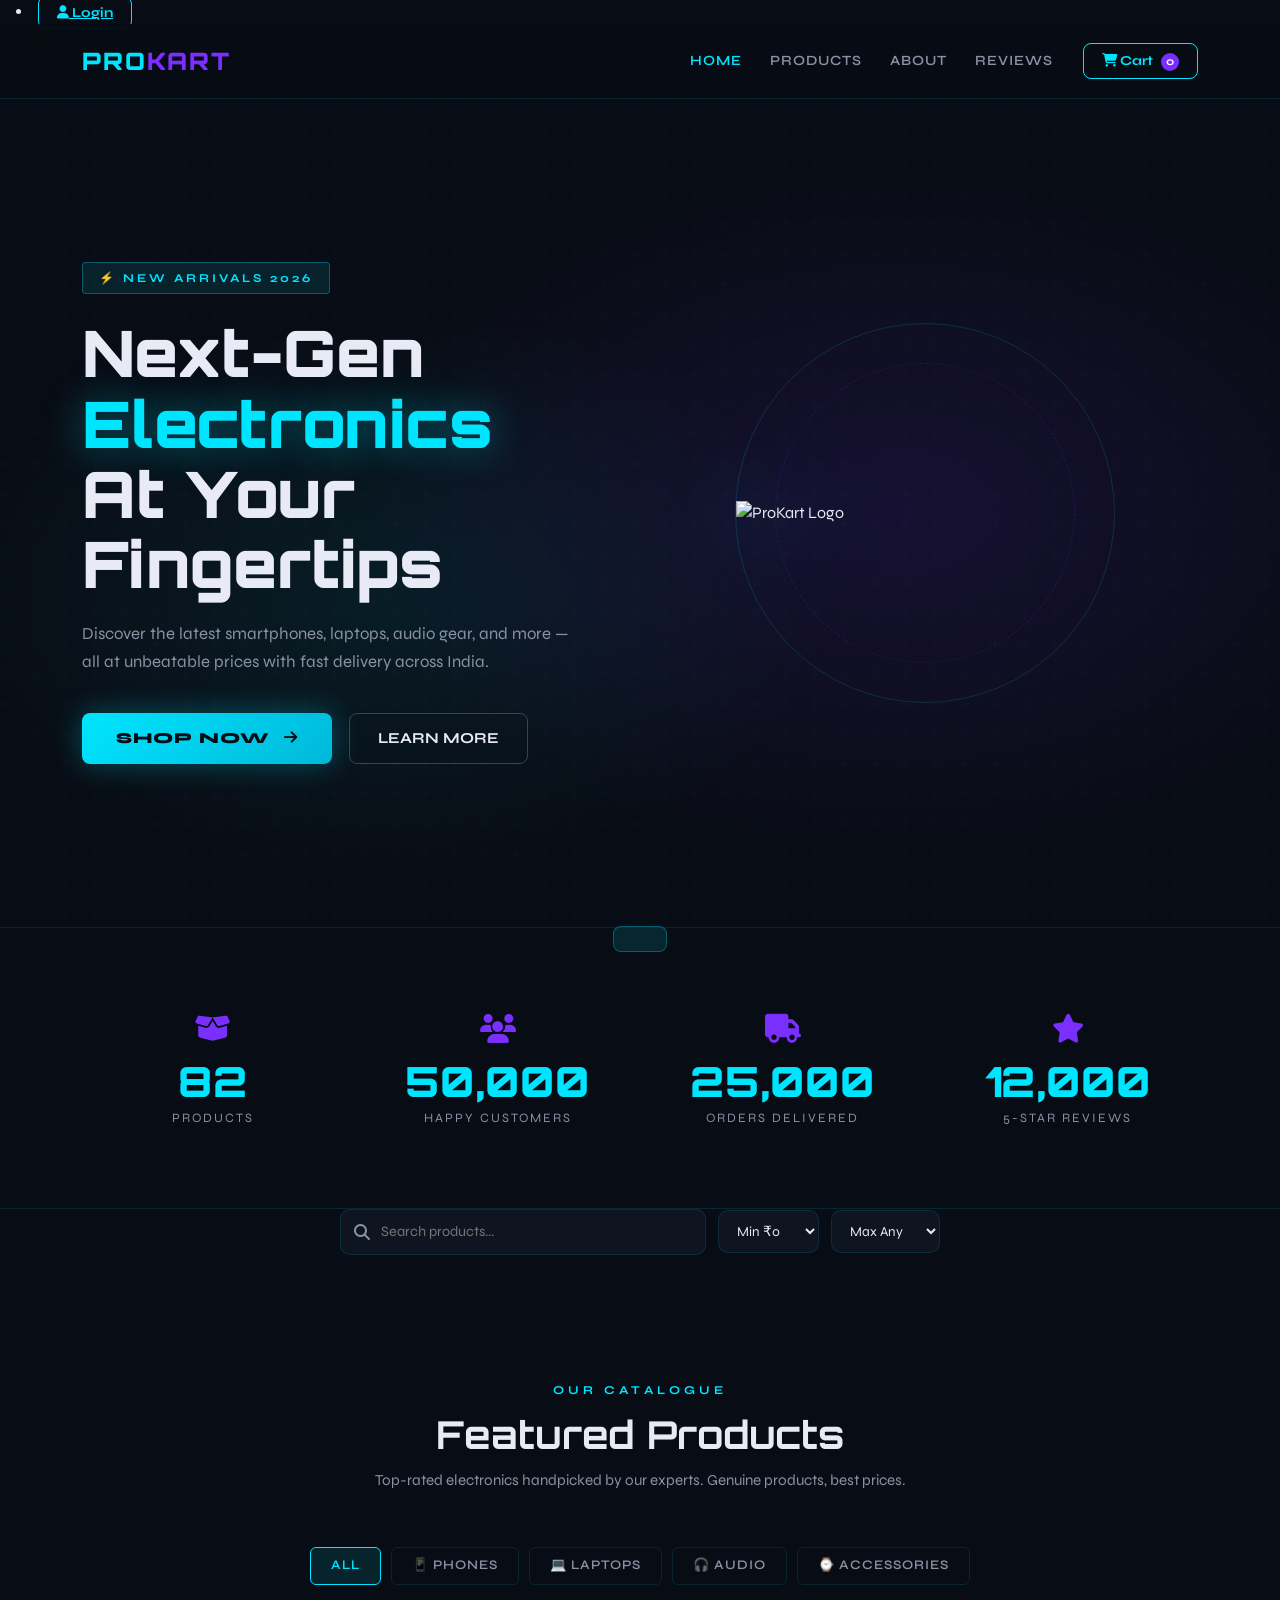
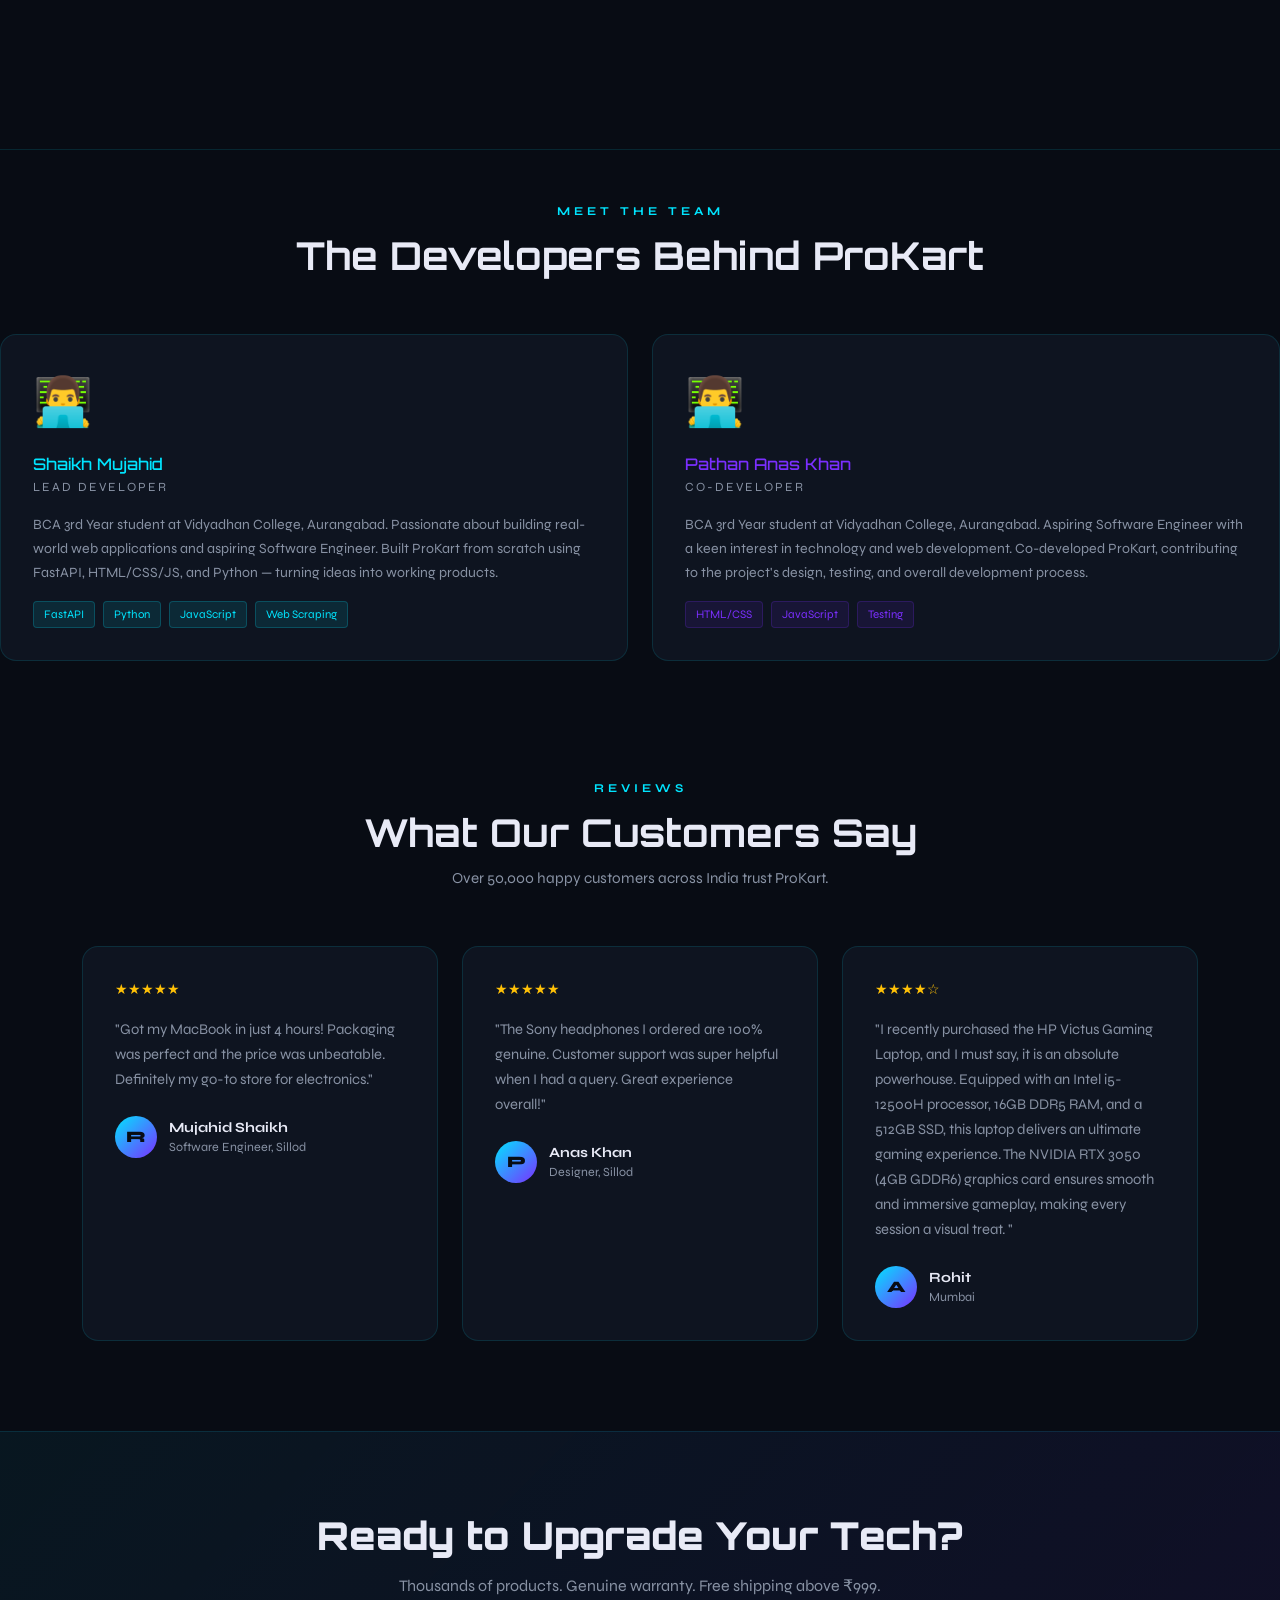
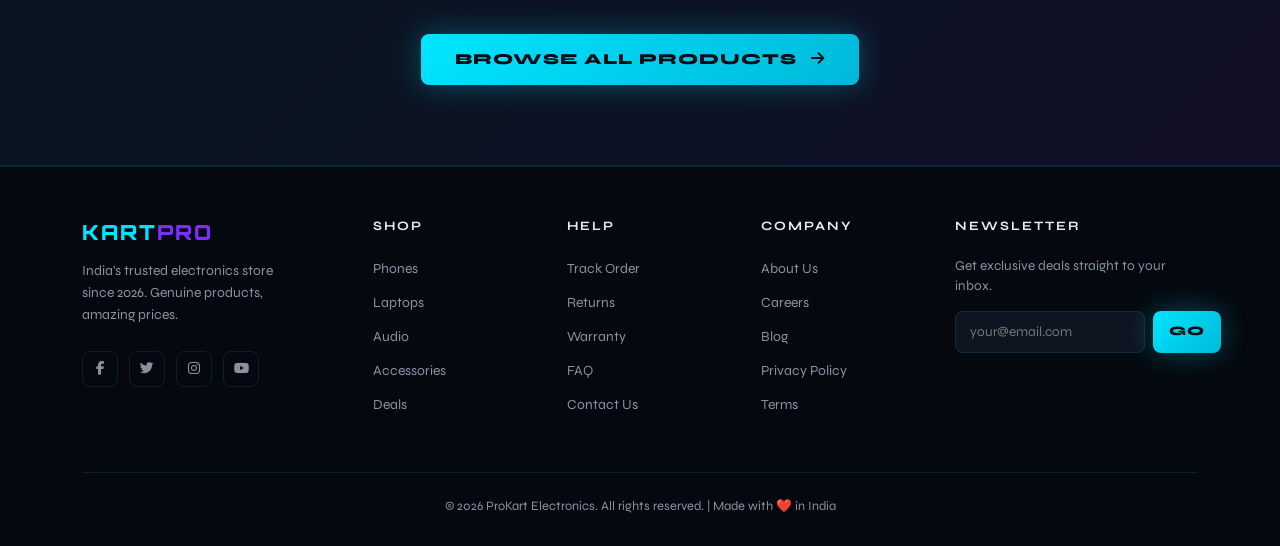
==== index.html @ 082e0fe1 "Update index.html" ====
<!DOCTYPE html>
<html lang="en">
<head>
<meta charset="UTF-8">
<meta name="viewport" content="width=device-width, initial-scale=1.0">
<meta http-equiv="X-UA-Compatible" content="ie=edge">
<meta name="Description" content="ProKart - Premium Electronics Store" />
<title>ProKart - Electronics Store</title>

<!-- Bootstrap CDN -->
<link href="https://cdn.jsdelivr.net/npm/bootstrap@5.0.1/dist/css/bootstrap.min.css" rel="stylesheet">
<link rel="stylesheet" href="https://cdnjs.cloudflare.com/ajax/libs/font-awesome/6.5.0/css/all.min.css">
<link href="https://fonts.googleapis.com/css2?family=Orbitron:wght@400;700;900&family=Syne:wght@400;500;600;700&display=swap" rel="stylesheet">

<style>
  .product-image {
  width: 100%; height: 100%; object-fit: cover; border-radius: 8px;
}
.product-card:hover .product-image { transform: scale(1.05); }
  :root {
    --bg-dark: #080c14;
    --bg-card: #0e1420;
    --bg-card2: #111827;
    --accent: #00e5ff;
    --accent2: #7b2fff;
    --text: #e8eaf6;
    --text-muted: #8892a4;
    --border: rgba(0,229,255,0.12);
    --glow: 0 0 24px rgba(0,229,255,0.18);
  }

  * { margin: 0; padding: 0; box-sizing: border-box; }

  body {
    background: var(--bg-dark);
    color: var(--text);
    font-family: 'Syne', sans-serif;
    overflow-x: hidden;
  }

  /* ── SCROLLBAR ── */
  ::-webkit-scrollbar { width: 6px; }
  ::-webkit-scrollbar-track { background: var(--bg-dark); }
  ::-webkit-scrollbar-thumb { background: var(--accent); border-radius: 3px; }

  /* ── NAVBAR ── */
  .navbar {
    background: rgba(8,12,20,0.92);
    backdrop-filter: blur(16px);
    border-bottom: 1px solid var(--border);
    padding: 14px 0;
    position: sticky;
    top: 0;
    z-index: 1000;
  }
  .navbar-brand {
    font-family: 'Orbitron', monospace;
    font-weight: 900;
    font-size: 1.5rem;
    color: var(--accent) !important;
    letter-spacing: 2px;
    text-decoration: none;
  }
  .navbar-brand span { color: var(--accent2); }
  .nav-link {
    color: var(--text-muted) !important;
    font-weight: 600;
    font-size: 0.88rem;
    letter-spacing: 1px;
    text-transform: uppercase;
    margin: 0 6px;
    transition: color 0.2s;
  }
  .nav-link:hover, .nav-link.active { color: var(--accent) !important; }
  .navbar-toggler { border-color: var(--accent); }
  .navbar-toggler-icon { filter: invert(1); }

  /* Cart icon in navbar */
  .cart-btn {
    background: transparent;
    border: 1.5px solid var(--accent);
    color: var(--accent);
    border-radius: 8px;
    padding: 7px 18px;
    font-family: 'Syne', sans-serif;
    font-weight: 700;
    font-size: 0.85rem;
    cursor: pointer;
    transition: all 0.2s;
    position: relative;
  }
  .cart-btn:hover { background: var(--accent); color: var(--bg-dark); }
  .cart-count {
    background: var(--accent2);
    color: #fff;
    border-radius: 50%;
    width: 18px; height: 18px;
    font-size: 0.7rem;
    display: inline-flex;
    align-items: center;
    justify-content: center;
    margin-left: 5px;
    font-weight: 700;
  }

  /* ── HERO ── */
  #home {
    min-height: 92vh;
    display: flex;
    align-items: center;
    background:
      radial-gradient(ellipse 60% 60% at 70% 50%, rgba(123,47,255,0.13) 0%, transparent 70%),
      radial-gradient(ellipse 50% 50% at 30% 60%, rgba(0,229,255,0.08) 0%, transparent 70%),
      var(--bg-dark);
    position: relative;
    overflow: hidden;
  }
  #home::before {
    content: '';
    position: absolute;
    inset: 0;
    background: url("data:image/svg+xml,%3Csvg width='60' height='60' viewBox='0 0 60 60' xmlns='http://www.w3.org/2000/svg'%3E%3Cg fill='none' fill-rule='evenodd'%3E%3Cg fill='%2300e5ff' fill-opacity='0.03'%3E%3Cpath d='M36 34v-4h-2v4h-4v2h4v4h2v-4h4v-2h-4zm0-30V0h-2v4h-4v2h4v4h2V6h4V4h-4zM6 34v-4H4v4H0v2h4v4h2v-4h4v-2H6zM6 4V0H4v4H0v2h4v4h2V6h4V4H6z'/%3E%3C/g%3E%3C/g%3E%3C/svg%3E");
    opacity: 0.5;
  }
  .hero-tag {
    display: inline-block;
    background: rgba(0,229,255,0.1);
    border: 1px solid rgba(0,229,255,0.3);
    color: var(--accent);
    font-size: 0.75rem;
    font-weight: 700;
    letter-spacing: 3px;
    text-transform: uppercase;
    padding: 6px 16px;
    border-radius: 4px;
    margin-bottom: 24px;
  }
  .hero-title {
    font-family: 'Orbitron', monospace;
    font-weight: 900;
    font-size: clamp(2.2rem, 5vw, 4.2rem);
    line-height: 1.1;
    margin-bottom: 20px;
  }
  .hero-title .highlight {
    color: var(--accent);
    text-shadow: 0 0 40px rgba(0,229,255,0.4);
  }
  .hero-sub {
    color: var(--text-muted);
    font-size: 1.05rem;
    line-height: 1.7;
    max-width: 500px;
    margin-bottom: 36px;
  }
  .btn-primary-glow {
    background: linear-gradient(135deg, var(--accent), #00b8d9);
    color: var(--bg-dark);
    border: none;
    border-radius: 8px;
    padding: 14px 34px;
    font-family: 'Syne', sans-serif;
    font-weight: 800;
    font-size: 0.95rem;
    letter-spacing: 1px;
    cursor: pointer;
    box-shadow: 0 0 30px rgba(0,229,255,0.3);
    transition: all 0.25s;
    text-transform: uppercase;
  }
  .btn-primary-glow:hover { transform: translateY(-2px); box-shadow: 0 0 50px rgba(0,229,255,0.5); }
  .btn-outline-glow {
    background: transparent;
    color: var(--text);
    border: 1.5px solid rgba(255,255,255,0.2);
    border-radius: 8px;
    padding: 13px 28px;
    font-family: 'Syne', sans-serif;
    font-weight: 700;
    font-size: 0.95rem;
    cursor: pointer;
    transition: all 0.25s;
    margin-left: 14px;
    text-transform: uppercase;
  }
  .btn-outline-glow:hover { border-color: var(--accent); color: var(--accent); }

  /* Floating hero device mockup */
  .hero-device {
    position: relative;
    display: flex;
    align-items: center;
    justify-content: center;
  }
  .hero-device-ring {
    width: 380px; height: 380px;
    border-radius: 50%;
    border: 1px solid rgba(0,229,255,0.15);
    display: flex; align-items: center; justify-content: center;
    animation: spin-slow 20s linear infinite;
    position: relative;
  }
  .hero-device-ring::before {
    content: '';
    position: absolute;
    width: 300px; height: 300px;
    border-radius: 50%;
    border: 1px dashed rgba(123,47,255,0.2);
  }
  .hero-device-icon {
    .hero-logo {
  width: 280px !important;
  height: 280px !important;
  object-fit: contain;
  filter: drop-shadow(0 0 40px rgba(0,229,255,0.4));
  animation: float 3s ease-in-out infinite;
}
    font-size: 9rem;
    color: var(--accent);
    filter: drop-shadow(0 0 40px rgba(0,229,255,0.4));
    animation: float 3s ease-in-out infinite;
  }
  @keyframes spin-slow { to { transform: rotate(360deg); } }
  @keyframes float {
    0%, 100% { transform: translateY(0); }
    50% { transform: translateY(-16px); }
  }

  /* ── STATS ── */
  #counter { padding: 60px 0; border-top: 1px solid var(--border); border-bottom: 1px solid var(--border); }
  .stat-box {
    text-align: center;
    padding: 20px;
  }
  .stat-num {
    font-family: 'Orbitron', monospace;
    font-size: 2.6rem;
    font-weight: 900;
    color: var(--accent);
    line-height: 1;
  }
  .stat-label {
    color: var(--text-muted);
    font-size: 0.8rem;
    letter-spacing: 2px;
    text-transform: uppercase;
    margin-top: 6px;
  }
  .stat-icon { font-size: 1.8rem; color: var(--accent2); margin-bottom: 10px; }

  /* ── SECTION HEADER ── */
  .section-header { text-align: center; margin-bottom: 56px; }
  .section-tag {
    display: inline-block;
    color: var(--accent);
    font-size: 0.75rem;
    font-weight: 700;
    letter-spacing: 4px;
    text-transform: uppercase;
    margin-bottom: 12px;
  }
  .section-title {
    font-family: 'Orbitron', monospace;
    font-weight: 700;
    font-size: clamp(1.6rem, 3vw, 2.4rem);
    line-height: 1.2;
  }
  .section-sub { color: var(--text-muted); font-size: 0.95rem; margin-top: 12px; max-width: 540px; margin-inline: auto; }

  /* ── PRODUCT SECTION ── */
  #products { padding: 90px 0; }

  /* Category filter */
  .category-filter {
    display: flex;
    gap: 10px;
    flex-wrap: wrap;
    justify-content: center;
    margin-bottom: 50px;
  }
  .filter-btn {
    background: transparent;
    border: 1px solid var(--border);
    color: var(--text-muted);
    border-radius: 6px;
    padding: 8px 20px;
    font-family: 'Syne', sans-serif;
    font-size: 0.82rem;
    font-weight: 600;
    letter-spacing: 1px;
    cursor: pointer;
    transition: all 0.2s;
    text-transform: uppercase;
  }
  .filter-btn:hover, .filter-btn.active {
    background: rgba(0,229,255,0.1);
    border-color: var(--accent);
    color: var(--accent);
  }

  /* Product Card */
  .product-card {
    background: var(--bg-card);
    border: 1px solid var(--border);
    border-radius: 16px;
    overflow: hidden;
    transition: all 0.3s;
    height: 100%;
    position: relative;
  }
  .product-card:hover {
    transform: translateY(-6px);
    border-color: rgba(0,229,255,0.35);
    box-shadow: var(--glow);
  }
  .product-badge {
    position: absolute;
    top: 14px; left: 14px;
    background: var(--accent2);
    color: #fff;
    font-size: 0.7rem;
    font-weight: 700;
    letter-spacing: 1px;
    padding: 4px 10px;
    border-radius: 4px;
    text-transform: uppercase;
    z-index: 2;
  }
  .product-badge.sale { background: #e53935; }
  .product-img-wrap {
    background: linear-gradient(135deg, #0a1020, #111827);
    padding: 32px 24px;
    display: flex;
    align-items: center;
    justify-content: center;
    height: 200px;
    position: relative;
    overflow: hidden;
  }
  .product-img-wrap::after {
    content: '';
    position: absolute;
    bottom: 0; left: 0; right: 0;
    height: 1px;
    background: linear-gradient(90deg, transparent, var(--accent), transparent);
  }
  .product-emoji {
    font-size: 5rem;
    filter: drop-shadow(0 0 20px rgba(0,229,255,0.3));
    transition: transform 0.3s;
  }
  .product-card:hover .product-emoji { transform: scale(1.08); }
  .product-info { padding: 22px; }
  .product-category {
    font-size: 0.72rem;
    color: var(--accent);
    font-weight: 700;
    letter-spacing: 2px;
    text-transform: uppercase;
    margin-bottom: 8px;
  }
  .product-name {
    font-family: 'Orbitron', monospace;
    font-size: 0.95rem;
    font-weight: 700;
    margin-bottom: 6px;
    line-height: 1.3;
  }
  .product-rating { color: #ffc107; font-size: 0.8rem; margin-bottom: 12px; }
  .product-rating span { color: var(--text-muted); margin-left: 6px; font-size: 0.75rem; }
  .product-price {
    display: flex;
    align-items: center;
    gap: 10px;
    margin-bottom: 18px;
  }
  .price-new {
    font-family: 'Orbitron', monospace;
    font-size: 1.2rem;
    font-weight: 700;
    color: var(--accent);
  }
  .price-old {
    font-size: 0.85rem;
    color: var(--text-muted);
    text-decoration: line-through;
  }
  .btn-cart {
    width: 100%;
    background: linear-gradient(135deg, rgba(0,229,255,0.1), rgba(123,47,255,0.1));
    border: 1px solid rgba(0,229,255,0.3);
    color: var(--accent);
    border-radius: 8px;
    padding: 11px;
    font-family: 'Syne', sans-serif;
    font-weight: 700;
    font-size: 0.85rem;
    letter-spacing: 1px;
    cursor: pointer;
    transition: all 0.2s;
    text-transform: uppercase;
  }
  .btn-cart:hover {
    background: linear-gradient(135deg, rgba(0,229,255,0.2), rgba(123,47,255,0.2));
    border-color: var(--accent);
    box-shadow: 0 0 20px rgba(0,229,255,0.15);
  }
  .btn-cart.added {
    background: linear-gradient(135deg, rgba(0,229,255,0.25), rgba(123,47,255,0.25));
    color: #fff;
  }

  /* ── ABOUT ── */
  #about { padding: 90px 0; background: linear-gradient(180deg, var(--bg-dark) 0%, #090d16 100%); }
  .about-feature {
    display: flex;
    align-items: flex-start;
    gap: 16px;
    margin-bottom: 24px;
  }
  .about-icon {
    width: 44px; height: 44px;
    border-radius: 10px;
    background: rgba(0,229,255,0.08);
    border: 1px solid rgba(0,229,255,0.2);
    display: flex; align-items: center; justify-content: center;
    color: var(--accent);
    font-size: 1.1rem;
    flex-shrink: 0;
  }
  .about-feature h6 { font-weight: 700; margin-bottom: 4px; font-size: 0.9rem; }
  .about-feature p { color: var(--text-muted); font-size: 0.85rem; margin: 0; line-height: 1.5; }

  /* Decorative about box */
  .about-visual {
    background: var(--bg-card);
    border: 1px solid var(--border);
    border-radius: 20px;
    padding: 40px;
    position: relative;
    overflow: hidden;
    display: flex;
    align-items: center;
    justify-content: center;
    min-height: 360px;
    flex-direction: column;
    gap: 16px;
  }
  .about-visual::before {
    content: '';
    position: absolute;
    top: -80px; right: -80px;
    width: 200px; height: 200px;
    border-radius: 50%;
    background: radial-gradient(circle, rgba(0,229,255,0.08), transparent 70%);
  }
  .about-big-icon { font-size: 7rem; color: var(--accent2); filter: drop-shadow(0 0 30px rgba(123,47,255,0.4)); }
  .about-visual-label {
    font-family: 'Orbitron', monospace;
    font-size: 0.8rem;
    color: var(--text-muted);
    letter-spacing: 3px;
    text-transform: uppercase;
  }

  /* ── TESTIMONIALS ── */
  #testimonial { padding: 90px 0; }
  .testimonial-card {
    background: var(--bg-card);
    border: 1px solid var(--border);
    border-radius: 16px;
    padding: 32px;
    height: 100%;
    transition: border-color 0.3s;
  }
  .testimonial-card:hover { border-color: rgba(0,229,255,0.3); }
  .testimonial-stars { color: #ffc107; font-size: 0.9rem; margin-bottom: 16px; }
  .testimonial-text { color: var(--text-muted); font-size: 0.92rem; line-height: 1.7; margin-bottom: 24px; }
  .testimonial-author { display: flex; align-items: center; gap: 12px; }
  .author-avatar {
    width: 42px; height: 42px;
    border-radius: 50%;
    background: linear-gradient(135deg, var(--accent), var(--accent2));
    display: flex; align-items: center; justify-content: center;
    font-weight: 800; font-size: 1rem; color: var(--bg-dark);
    flex-shrink: 0;
  }
  .author-name { font-weight: 700; font-size: 0.88rem; }
  .author-role { color: var(--text-muted); font-size: 0.78rem; }

  /* ── CTA BANNER ── */
  #cta {
    padding: 80px 0;
    background: linear-gradient(135deg, rgba(0,229,255,0.05), rgba(123,47,255,0.08));
    border-top: 1px solid var(--border);
    border-bottom: 1px solid var(--border);
    text-align: center;
  }
  .cta-title {
    font-family: 'Orbitron', monospace;
    font-size: clamp(1.6rem, 3vw, 2.6rem);
    font-weight: 900;
    margin-bottom: 16px;
  }
  .cta-sub { color: var(--text-muted); margin-bottom: 36px; font-size: 1rem; }

  /* ── FOOTER ── */
  footer {
    background: #05080f;
    border-top: 1px solid var(--border);
    padding: 50px 0 30px;
  }
  .footer-brand {
    font-family: 'Orbitron', monospace;
    font-weight: 900;
    font-size: 1.3rem;
    color: var(--accent);
    letter-spacing: 2px;
    margin-bottom: 12px;
  }
  .footer-brand span { color: var(--accent2); }
  .footer-desc { color: var(--text-muted); font-size: 0.87rem; line-height: 1.6; max-width: 220px; }
  .footer-links { list-style: none; padding: 0; }
  .footer-links li { margin-bottom: 10px; }
  .footer-links a { color: var(--text-muted); text-decoration: none; font-size: 0.87rem; transition: color 0.2s; }
  .footer-links a:hover { color: var(--accent); }
  .footer-heading { font-weight: 700; font-size: 0.8rem; letter-spacing: 2px; text-transform: uppercase; color: var(--text); margin-bottom: 20px; }
  .footer-social a {
    display: inline-flex; align-items: center; justify-content: center;
    width: 36px; height: 36px;
    border-radius: 8px;
    border: 1px solid var(--border);
    color: var(--text-muted);
    font-size: 0.85rem;
    margin-right: 8px;
    transition: all 0.2s;
    text-decoration: none;
  }
  .footer-social a:hover { border-color: var(--accent); color: var(--accent); }
  .footer-bottom {
    border-top: 1px solid var(--border);
    margin-top: 40px;
    padding-top: 24px;
    text-align: center;
    color: var(--text-muted);
    font-size: 0.8rem;
  }

  /* ── CART SIDEBAR ── */
  .cart-overlay {
    position: fixed; inset: 0;
    background: rgba(0,0,0,0.6);
    z-index: 2000;
    opacity: 0; pointer-events: none;
    transition: opacity 0.3s;
  }
  .cart-overlay.open { opacity: 1; pointer-events: all; }
  .cart-sidebar {
    position: fixed; top: 0; right: -420px; bottom: 0;
    width: 400px;
    background: var(--bg-card2);
    border-left: 1px solid var(--border);
    z-index: 2001;
    display: flex; flex-direction: column;
    transition: right 0.35s cubic-bezier(0.4,0,0.2,1);
    padding: 28px;
  }
  .cart-sidebar.open { right: 0; }
  .cart-sidebar-header {
    display: flex; justify-content: space-between; align-items: center;
    margin-bottom: 28px;
  }
  .cart-title {
    font-family: 'Orbitron', monospace;
    font-size: 1.1rem;
    font-weight: 700;
  }
  .cart-close {
    background: transparent; border: none;
    color: var(--text-muted); font-size: 1.4rem; cursor: pointer;
    transition: color 0.2s;
  }
  .cart-close:hover { color: var(--accent); }
  .cart-items { flex: 1; overflow-y: auto; }
  .cart-item {
    display: flex; align-items: center; gap: 14px;
    background: var(--bg-card);
    border: 1px solid var(--border);
    border-radius: 12px;
    padding: 14px;
    margin-bottom: 12px;
  }
  .cart-item-emoji { font-size: 2.2rem; }
  .cart-item-info { flex: 1; }
  .cart-item-name { font-weight: 700; font-size: 0.88rem; margin-bottom: 4px; }
  .cart-item-price { color: var(--accent); font-family: 'Orbitron', monospace; font-size: 0.85rem; font-weight: 700; }
  .cart-item-remove { background: none; border: none; color: var(--text-muted); cursor: pointer; font-size: 1rem; transition: color 0.2s; }
  .cart-item-remove:hover { color: #e53935; }
  .cart-footer { margin-top: 20px; border-top: 1px solid var(--border); padding-top: 20px; }
  .cart-total { display: flex; justify-content: space-between; align-items: center; margin-bottom: 16px; }
  .cart-total-label { font-weight: 600; color: var(--text-muted); font-size: 0.9rem; }
  .cart-total-price { font-family: 'Orbitron', monospace; font-size: 1.2rem; font-weight: 700; color: var(--accent); }
  .btn-checkout {
    width: 100%; background: linear-gradient(135deg, var(--accent), #00b8d9);
    border: none; border-radius: 10px; padding: 14px;
    color: var(--bg-dark); font-family: 'Syne', sans-serif;
    font-weight: 800; font-size: 0.95rem; letter-spacing: 1px;
    cursor: pointer; text-transform: uppercase;
    box-shadow: 0 0 24px rgba(0,229,255,0.25); transition: all 0.2s;
  }
  .btn-checkout:hover { transform: translateY(-2px); box-shadow: 0 0 40px rgba(0,229,255,0.4); }
  .cart-empty { text-align: center; color: var(--text-muted); padding: 60px 20px; font-size: 0.95rem; }
  .cart-empty i { font-size: 3rem; color: var(--border); display: block; margin-bottom: 16px; }

  /* Toast */
  .toast-msg {
    position: fixed; bottom: 28px; left: 50%; transform: translateX(-50%) translateY(80px);
    background: rgba(0,229,255,0.12);
    border: 1px solid rgba(0,229,255,0.3);
    color: var(--accent);
    padding: 12px 26px; border-radius: 8px;
    font-weight: 700; font-size: 0.85rem;
    z-index: 9999; transition: transform 0.35s; pointer-events: none;
    backdrop-filter: blur(10px);
  }
  .toast-msg.show { transform: translateX(-50%) translateY(0); }

  /* Responsive */
  @media (max-width: 768px) {
    .cart-sidebar { width: 100%; right: -100%; }
    .hero-device-ring { width: 260px; height: 260px; }
    .hero-device-icon { font-size: 6rem; }
  }

  /* wrapper spacing */
  .wrapper { padding: 90px 0; }
</style>
</head>
<body>

<!-- ─── CART OVERLAY + SIDEBAR ─── -->
<div class="cart-overlay" id="cartOverlay" onclick="toggleCart()"></div>
<div class="cart-sidebar" id="cartSidebar">
  <div class="cart-sidebar-header">
    <div class="cart-title"><i class="fas fa-shopping-cart me-2" style="color:var(--accent)"></i>Your Cart</div>
    <button class="cart-close" onclick="toggleCart()"><i class="fas fa-times"></i></button>
  </div>
  <div class="cart-items" id="cartItems">
    <div class="cart-empty"><i class="fas fa-shopping-cart"></i>Your cart is empty</div>
  </div>
  <div class="cart-footer" id="cartFooter" style="display:none">
    <div class="cart-total">
      <span class="cart-total-label">Total</span>
      <span class="cart-total-price" id="cartTotal">₹0</span>
    </div>
    <button class="btn-checkout" onclick="checkout()">Proceed to Checkout <i class="fas fa-arrow-right ms-2"></i></button>
  </div>
</div>

<!-- ─── HEADER / NAVBAR ─── -->
  <li class="nav-item ms-lg-3">
  <a href="login.html" class="cart-btn">
    <i class="fas fa-user"></i> Login
  </a>
</li>
<header>
  <nav class="navbar navbar-expand-lg">
    <div class="container">
      <a class="navbar-brand" href="#">PRO<span>KART</span></a>
      <button class="navbar-toggler" type="button" data-bs-toggle="collapse" data-bs-target="#navbarNav">
        <i class="fas fa-bars" style="color:var(--accent)"></i>
      </button>
      <div class="collapse navbar-collapse" id="navbarNav">
        <ul class="navbar-nav ms-auto mb-2 mb-lg-0 align-items-lg-center">
          <li class="nav-item"><a class="nav-link active" href="#home">Home</a></li>
          <li class="nav-item"><a class="nav-link" href="#products">Products</a></li>
          <li class="nav-item"><a class="nav-link" href="#about">About</a></li>
          <li class="nav-item"><a class="nav-link" href="#testimonial">Reviews</a></li>
          <li class="nav-item ms-lg-3">
            <button class="cart-btn" onclick="toggleCart()">
              <i class="fas fa-shopping-cart"></i>
              Cart <span class="cart-count" id="cartCount">0</span>
            </button>
          </li>
        </ul>
      </div>
    </div>
  </nav>
</header>

<!-- ─── HERO ─── -->
<section id="home">
  <div class="container" style="position:relative;z-index:1">
    <div class="row align-items-center" style="min-height:88vh">
      <div class="col-lg-6 mb-5 mb-lg-0">
        <div class="hero-tag">⚡ New Arrivals 2026</div>
        <h1 class="hero-title">
          Next-Gen <span class="highlight">Electronics</span><br>At Your Fingertips
        </h1>
        <p class="hero-sub">
          Discover the latest smartphones, laptops, audio gear, and more — 
          all at unbeatable prices with fast delivery across India.
        </p>
        <button class="btn-primary-glow" onclick="document.getElementById('products').scrollIntoView({behavior:'smooth'})">
          Shop Now <i class="fas fa-arrow-right ms-2"></i>
        </button>
        <button class="btn-outline-glow" onclick="document.getElementById('about').scrollIntoView({behavior:'smooth'})">
          Learn More
        </button>
      </div>
      <div class="col-lg-6">
        <div class="hero-device">
          <div class="hero-device-ring">
        <img src="https://i.ibb.co/fz12S75T/mainlogo.png" alt="ProKart Logo" style="width:750px; height:auto; filter:drop-shadow(0 0 40px rgba(0,229,255,0.6));" />
          </div>
        </div>
      </div>
    </div>
  </div>
</section>

<!-- ─── STATS ─── -->
<section id="counter">
  <div class="container">
    <div class="row text-center">
      <div class="col-6 col-md-3">
        <div class="stat-box">
          <div class="stat-icon"><i class="fas fa-box-open"></i></div>
          <div class="stat-num" id="count1">0</div>
          <div class="stat-label">Products</div>
        </div>
      </div>
      <div class="col-6 col-md-3">
        <div class="stat-box">
          <div class="stat-icon"><i class="fas fa-users"></i></div>
          <div class="stat-num" id="count2">0</div>
          <div class="stat-label">Happy Customers</div>
        </div>
      </div>
      <div class="col-6 col-md-3">
        <div class="stat-box">
          <div class="stat-icon"><i class="fas fa-truck"></i></div>
          <div class="stat-num" id="count3">0</div>
          <div class="stat-label">Orders Delivered</div>
        </div>
      </div>
      <div class="col-6 col-md-3">
        <div class="stat-box">
          <div class="stat-icon"><i class="fas fa-star"></i></div>
          <div class="stat-num" id="count4">0</div>
          <div class="stat-label">5-Star Reviews</div>
        </div>
      </div>
    </div>
  </div>
</section>

<!-- ─── PRODUCTS ─── -->
<!-- Search Bar -->
<div class="search-wrap" style="max-width:600px;margin:0 auto 32px;">
  <div style="display:flex;gap:12px;align-items:center;">
    <div style="position:relative;flex:1;">
      <i class="fas fa-search" style="position:absolute;left:14px;top:50%;transform:translateY(-50%);color:var(--text-muted);"></i>
      <input type="text" id="searchInput" placeholder="Search products..." 
        style="width:100%;background:var(--bg-card);border:1px solid var(--border);border-radius:10px;padding:11px 14px 11px 40px;color:var(--text);font-family:'Syne',sans-serif;font-size:0.9rem;outline:none;"
        oninput="searchProducts()">
    </div>
    <select id="minPrice" onchange="searchProducts()" style="background:var(--bg-card);border:1px solid var(--border);border-radius:10px;padding:11px 14px;color:var(--text);font-family:'Syne',sans-serif;font-size:0.85rem;outline:none;">
      <option value="0">Min ₹0</option>
      <option value="1000">₹1,000</option>
      <option value="5000">₹5,000</option>
      <option value="10000">₹10,000</option>
      <option value="25000">₹25,000</option>
      <option value="50000">₹50,000</option>
    </select>
    <select id="maxPrice" onchange="searchProducts()" style="background:var(--bg-card);border:1px solid var(--border);border-radius:10px;padding:11px 14px;color:var(--text);font-family:'Syne',sans-serif;font-size:0.85rem;outline:none;">
      <option value="999999">Max Any</option>
      <option value="5000">₹5,000</option>
      <option value="10000">₹10,000</option>
      <option value="25000">₹25,000</option>
      <option value="50000">₹50,000</option>
      <option value="100000">₹1,00,000</option>
    </select>
  </div>
</div>
<section id="products" class="wrapper">
  <div class="container">
    <div class="section-header">
      <div class="section-tag">Our Catalogue</div>
      <h2 class="section-title">Featured Products</h2>
      <p class="section-sub">Top-rated electronics handpicked by our experts. Genuine products, best prices.</p>
    </div>

    <!-- Category Filter -->
    <div class="category-filter">
      <button class="filter-btn active" onclick="filterProducts('all', this)">All</button>
      <button class="filter-btn" onclick="filterProducts('phones', this)">📱 Phones</button>
      <button class="filter-btn" onclick="filterProducts('laptops', this)">💻 Laptops</button>
      <button class="filter-btn" onclick="filterProducts('audio', this)">🎧 Audio</button>
      <button class="filter-btn" onclick="filterProducts('accessories', this)">⌚ Accessories</button>
    </div>

    <div class="row g-4" id="productGrid">
  <!-- Products injected by JS -->
</div>

<div class="text-center mt-5" id="viewMoreBtn">
  <button class="btn-primary-glow" onclick="loadMore()">
    View More <i class="fas fa-arrow-down ms-2"></i>
  </button>
</div>
</section>

<!-- ─── ABOUT ─── -->
    <div class="row mt-5 pt-5" style="border-top: 1px solid var(--border);">
      <div class="col-12 text-center mb-5">
        <div class="section-tag">Meet The Team</div>
        <h2 class="section-title">The Developers Behind ProKart</h2>
      </div>
      <div class="col-md-6 mb-4">
        <div style="background:var(--bg-card);border:1px solid var(--border);border-radius:16px;padding:32px;height:100%;">
          <div style="font-size:3rem;margin-bottom:16px;">👨‍💻</div>
          <h5 style="font-family:'Orbitron',monospace;font-size:1rem;color:var(--accent);margin-bottom:4px;">Shaikh Mujahid</h5>
          <p style="color:var(--text-muted);font-size:0.78rem;letter-spacing:2px;text-transform:uppercase;margin-bottom:16px;">Lead Developer</p>
          <p style="color:var(--text-muted);font-size:0.88rem;line-height:1.7;">
            BCA 3rd Year student at Vidyadhan College, Aurangabad. Passionate about building real-world web applications and aspiring Software Engineer. Built ProKart from scratch using FastAPI, HTML/CSS/JS, and Python — turning ideas into working products.
          </p>
          <div style="margin-top:16px;display:flex;gap:8px;flex-wrap:wrap;">
            <span style="background:rgba(0,229,255,0.1);border:1px solid rgba(0,229,255,0.2);color:var(--accent);padding:4px 10px;border-radius:4px;font-size:0.72rem;">FastAPI</span>
            <span style="background:rgba(0,229,255,0.1);border:1px solid rgba(0,229,255,0.2);color:var(--accent);padding:4px 10px;border-radius:4px;font-size:0.72rem;">Python</span>
            <span style="background:rgba(0,229,255,0.1);border:1px solid rgba(0,229,255,0.2);color:var(--accent);padding:4px 10px;border-radius:4px;font-size:0.72rem;">JavaScript</span>
            <span style="background:rgba(0,229,255,0.1);border:1px solid rgba(0,229,255,0.2);color:var(--accent);padding:4px 10px;border-radius:4px;font-size:0.72rem;">Web Scraping</span>
          </div>
        </div>
      </div>
      <div class="col-md-6 mb-4">
        <div style="background:var(--bg-card);border:1px solid var(--border);border-radius:16px;padding:32px;height:100%;">
          <div style="font-size:3rem;margin-bottom:16px;">👨‍💻</div>
          <h5 style="font-family:'Orbitron',monospace;font-size:1rem;color:var(--accent2);margin-bottom:4px;">Pathan Anas Khan</h5>
          <p style="color:var(--text-muted);font-size:0.78rem;letter-spacing:2px;text-transform:uppercase;margin-bottom:16px;">Co-Developer</p>
          <p style="color:var(--text-muted);font-size:0.88rem;line-height:1.7;">
            BCA 3rd Year student at Vidyadhan College, Aurangabad. Aspiring Software Engineer with a keen interest in technology and web development. Co-developed ProKart, contributing to the project's design, testing, and overall development process.
          </p>
          <div style="margin-top:16px;display:flex;gap:8px;flex-wrap:wrap;">
            <span style="background:rgba(123,47,255,0.1);border:1px solid rgba(123,47,255,0.2);color:var(--accent2);padding:4px 10px;border-radius:4px;font-size:0.72rem;">HTML/CSS</span>
            <span style="background:rgba(123,47,255,0.1);border:1px solid rgba(123,47,255,0.2);color:var(--accent2);padding:4px 10px;border-radius:4px;font-size:0.72rem;">JavaScript</span>
            <span style="background:rgba(123,47,255,0.1);border:1px solid rgba(123,47,255,0.2);color:var(--accent2);padding:4px 10px;border-radius:4px;font-size:0.72rem;">Testing</span>
          </div>
        </div>
      </div>
    </div>
  </div>
</section>

<!-- ─── TESTIMONIALS ─── -->
<section id="testimonial" class="wrapper">
  <div class="container">
    <div class="section-header">
      <div class="section-tag">Reviews</div>
      <h2 class="section-title">What Our Customers Say</h2>
      <p class="section-sub">Over 50,000 happy customers across India trust ProKart.</p>
    </div>
    <div class="row g-4">
      <div class="col-md-4">
        <div class="testimonial-card">
          <div class="testimonial-stars">★★★★★</div>
          <p class="testimonial-text">"Got my MacBook in just 4 hours! Packaging was perfect and the price was unbeatable. Definitely my go-to store for electronics."</p>
          <div class="testimonial-author">
            <div class="author-avatar">R</div>
            <div>
              <div class="author-name">Mujahid Shaikh</div>
              <div class="author-role">Software Engineer, Sillod</div>
            </div>
          </div>
        </div>
      </div>
      <div class="col-md-4">
        <div class="testimonial-card">
          <div class="testimonial-stars">★★★★★</div>
          <p class="testimonial-text">"The Sony headphones I ordered are 100% genuine. Customer support was super helpful when I had a query. Great experience overall!"</p>
          <div class="testimonial-author">
            <div class="author-avatar">P</div>
            <div>
              <div class="author-name">Anas Khan</div>
              <div class="author-role">Designer, Sillod</div>
            </div>
          </div>
        </div>
      </div>
      <div class="col-md-4">
        <div class="testimonial-card">
          <div class="testimonial-stars">★★★★☆</div>
          <p class="testimonial-text">"I recently purchased the HP Victus Gaming Laptop, and I must say, it is an absolute powerhouse. Equipped with an Intel i5-12500H processor, 16GB DDR5 RAM, and a 512GB SSD, this laptop delivers an ultimate gaming experience. The NVIDIA RTX 3050 (4GB GDDR6) graphics card ensures smooth and immersive gameplay, making every session a visual treat.
"</p>
          <div class="testimonial-author">
            <div class="author-avatar">A</div>
            <div>
              <div class="author-name">Rohit</div>
              <div class="author-role">Mumbai</div>
            </div>
          </div>
        </div>
      </div>
    </div>
  </div>
</section>

<!-- ─── CTA BANNER ─── -->
<section id="cta">
  <div class="container">
    <h2 class="cta-title">Ready to Upgrade Your Tech?</h2>
    <p class="cta-sub">Thousands of products. Genuine warranty. Free shipping above ₹999.</p>
    <button class="btn-primary-glow" onclick="document.getElementById('products').scrollIntoView({behavior:'smooth'})">
      Browse All Products <i class="fas fa-arrow-right ms-2"></i>
    </button>
  </div>
</section>

<!-- ─── FOOTER ─── -->
<footer id="footer">
  <div class="container">
    <div class="row g-5">
      <div class="col-lg-3 col-md-6">
        <div class="footer-brand">KART<span>PRO</span></div>
        <p class="footer-desc">India's trusted electronics store since 2026. Genuine products, amazing prices.</p>
        <div class="footer-social mt-4">
          <a href="https://www.facebook.com/share/1CiqPE5wkL/"><i class="fab fa-facebook-f"></i></a>
          <a href="https://x.com/Mujahiddd_04"><i class="fab fa-twitter"></i></a>
          <a href="https://www.instagram.com/mujahid_1.0x?igsh=NzJwODJkMzBmM3hs"><i class="fab fa-instagram"></i></a>
          <a href="#"><i class="fab fa-youtube"></i></a>
        </div>
      </div>
      <div class="col-lg-2 col-md-6">
        <div class="footer-heading">Shop</div>
        <ul class="footer-links">
          <li><a href="#">Phones</a></li>
          <li><a href="#">Laptops</a></li>
          <li><a href="#">Audio</a></li>
          <li><a href="#">Accessories</a></li>
          <li><a href="#">Deals</a></li>
        </ul>
      </div>
      <div class="col-lg-2 col-md-6">
        <div class="footer-heading">Help</div>
        <ul class="footer-links">
          <li><a href="#">Track Order</a></li>
          <li><a href="#">Returns</a></li>
          <li><a href="#">Warranty</a></li>
          <li><a href="#">FAQ</a></li>
          <li><a href="#">Contact Us</a></li>
        </ul>
      </div>
      <div class="col-lg-2 col-md-6">
        <div class="footer-heading">Company</div>
        <ul class="footer-links">
          <li><a href="#">About Us</a></li>
          <li><a href="#">Careers</a></li>
          <li><a href="#">Blog</a></li>
          <li><a href="#">Privacy Policy</a></li>
          <li><a href="#">Terms</a></li>
        </ul>
      </div>
      <div class="col-lg-3 col-md-6">
        <div class="footer-heading">Newsletter</div>
        <p style="color:var(--text-muted);font-size:0.85rem;margin-bottom:14px;">Get exclusive deals straight to your inbox.</p>
        <div style="display:flex;gap:8px">
          <input type="email" placeholder="your@email.com" style="flex:1;background:var(--bg-card);border:1px solid var(--border);border-radius:8px;padding:10px 14px;color:var(--text);font-size:0.85rem;outline:none" onfocus="this.style.borderColor='var(--accent)'" onblur="this.style.borderColor='var(--border)'"/>
          <button class="btn-primary-glow" style="padding:10px 16px;font-size:0.8rem">Go</button>
        </div>
      </div>
    </div>
    <div class="footer-bottom">
      © 2026 ProKart Electronics. All rights reserved. | Made with ❤️ in India
    </div>
  </div>
</footer>

<!-- Toast -->
<div class="toast-msg" id="toast"></div>

<script src="https://cdn.jsdelivr.net/npm/@popperjs/core@2.9.2/dist/umd/popper.min.js"></script>
<script src="https://cdn.jsdelivr.net/npm/bootstrap@5.0.1/dist/js/bootstrap.min.js"></script>
<script src="/static/main.js"></script>
</body>
</html>
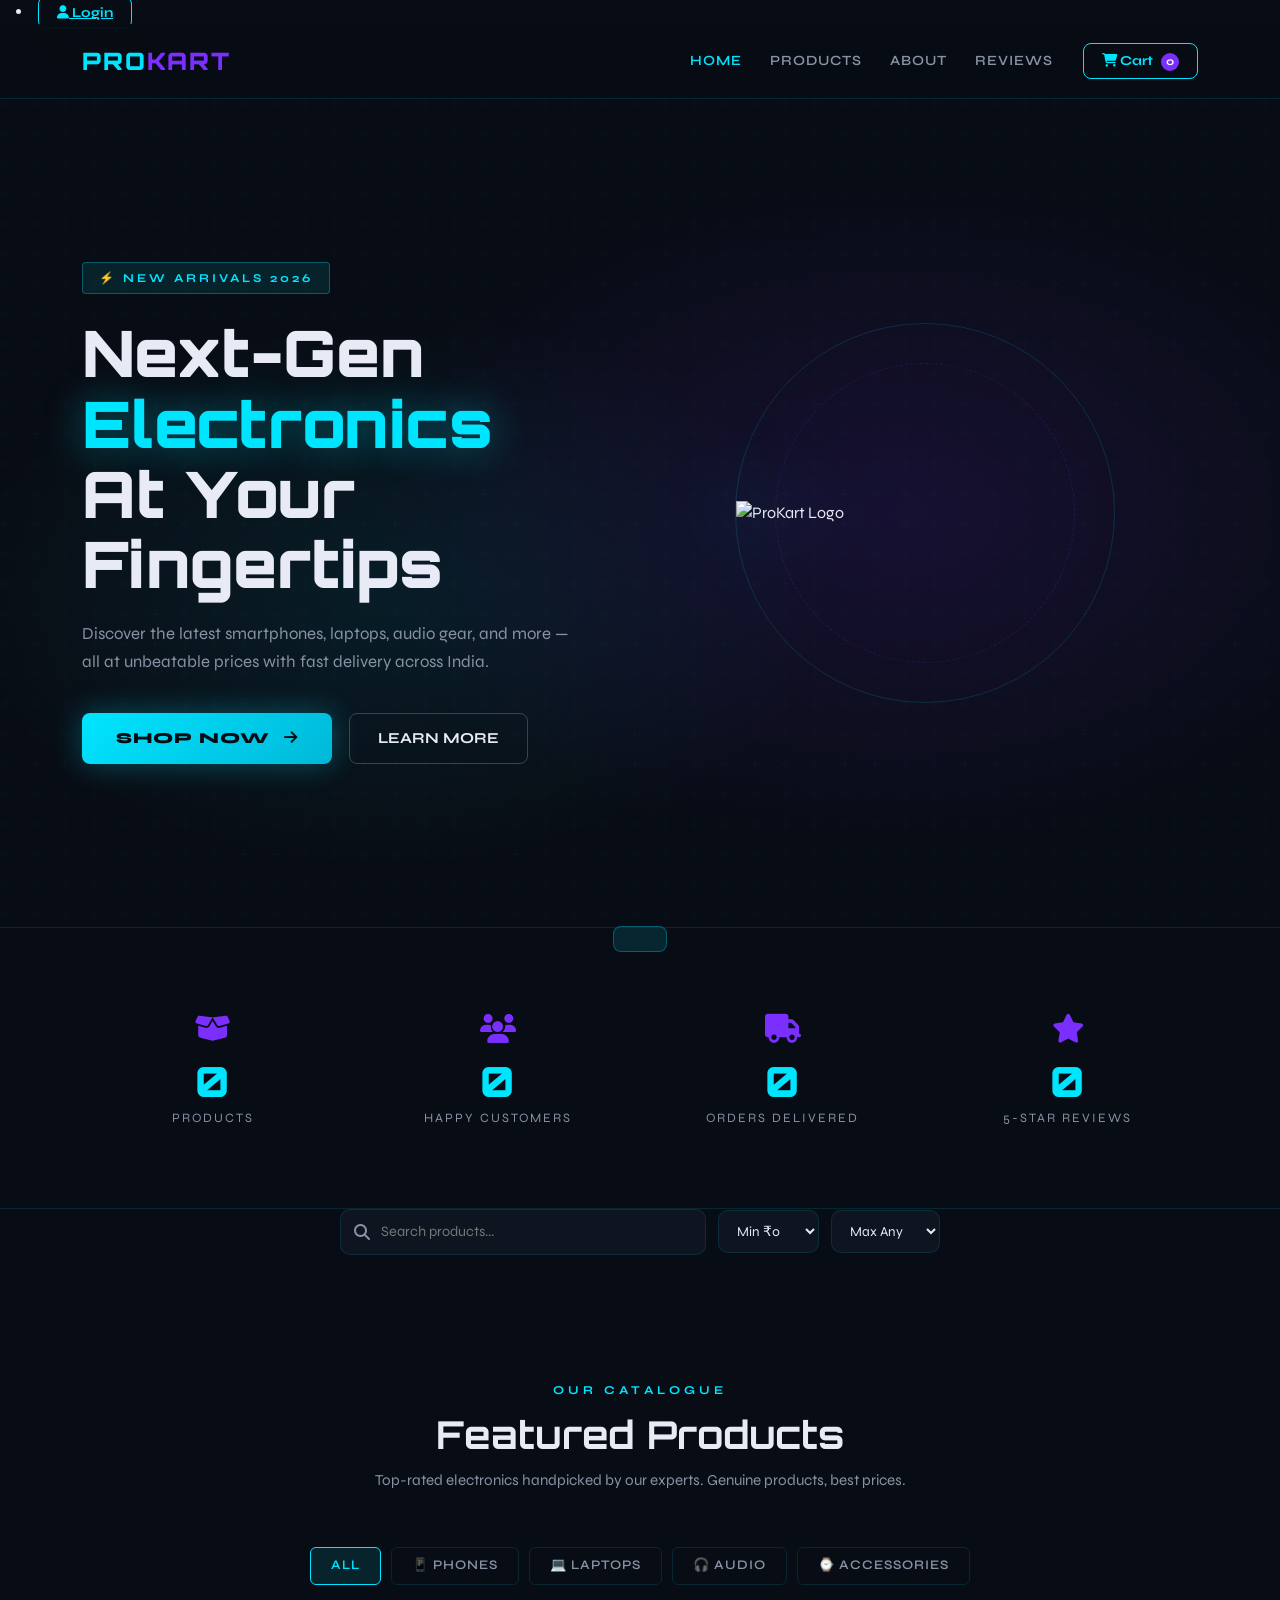
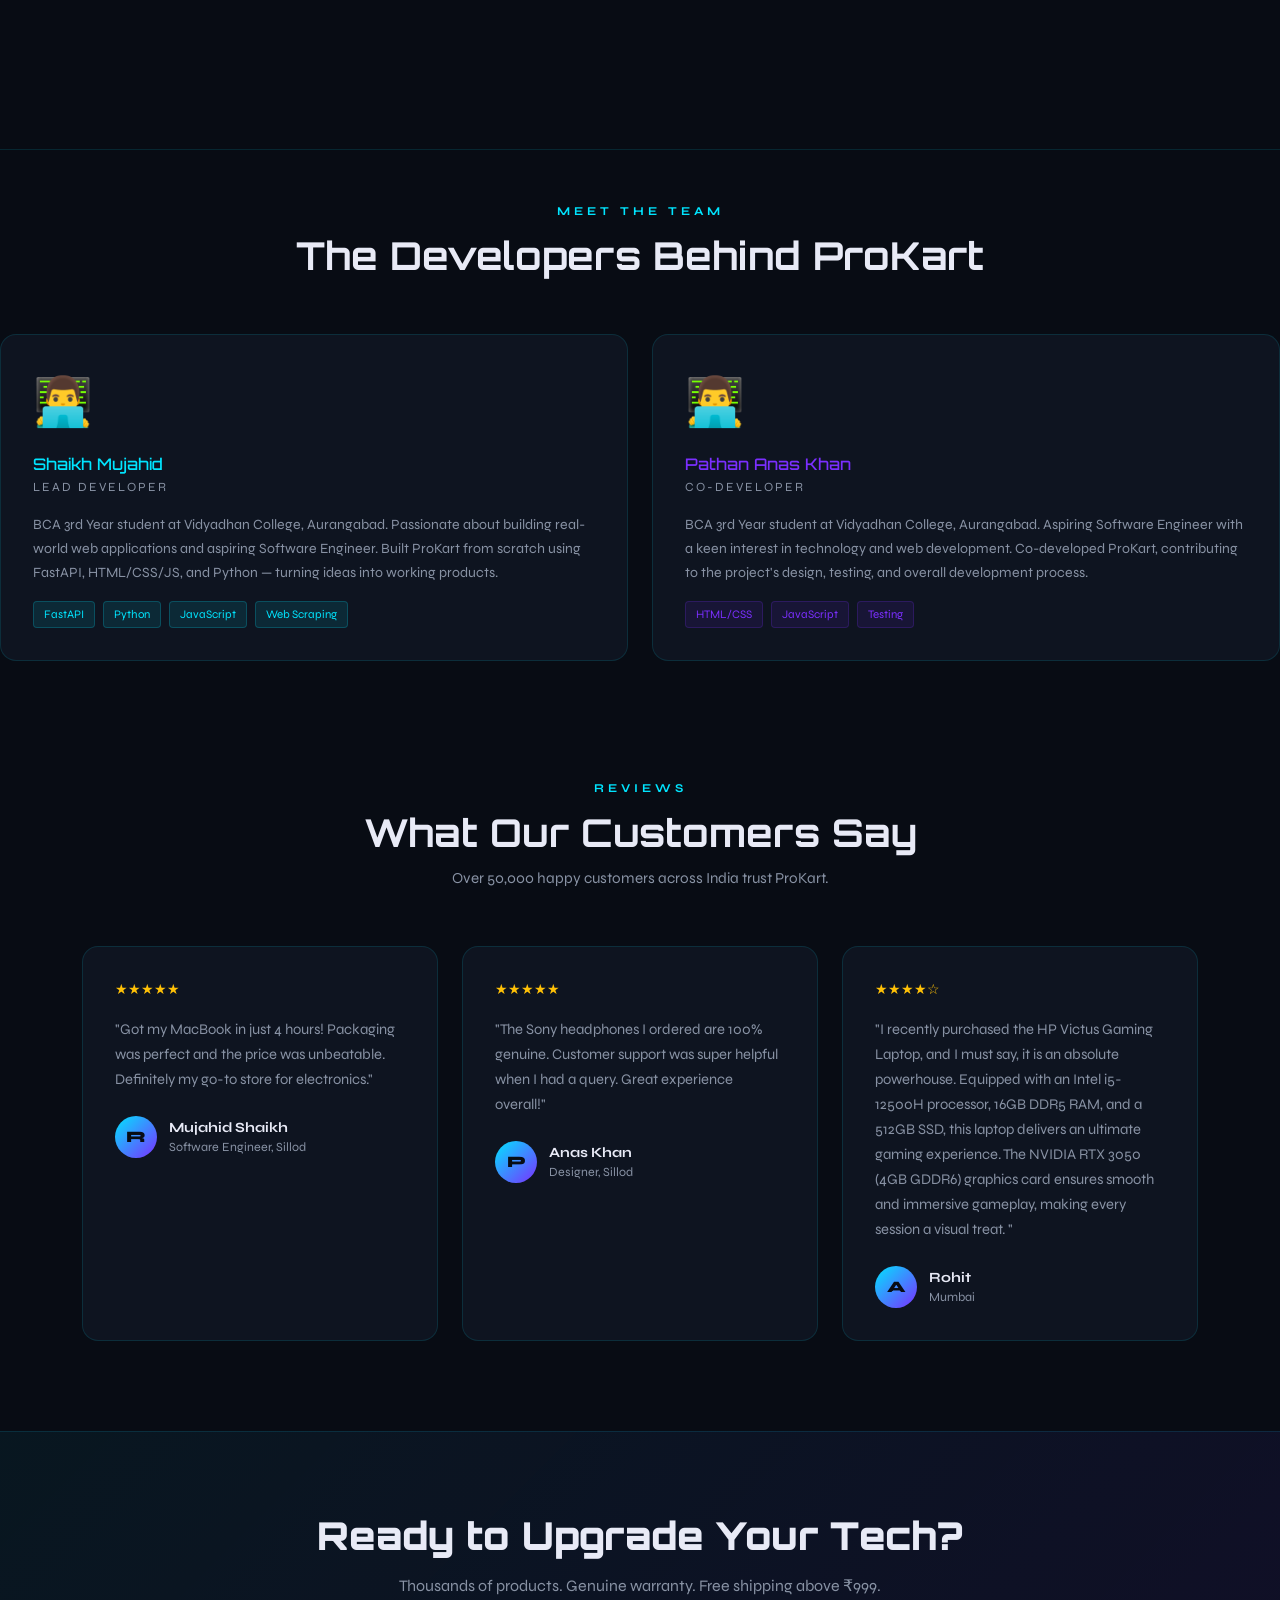
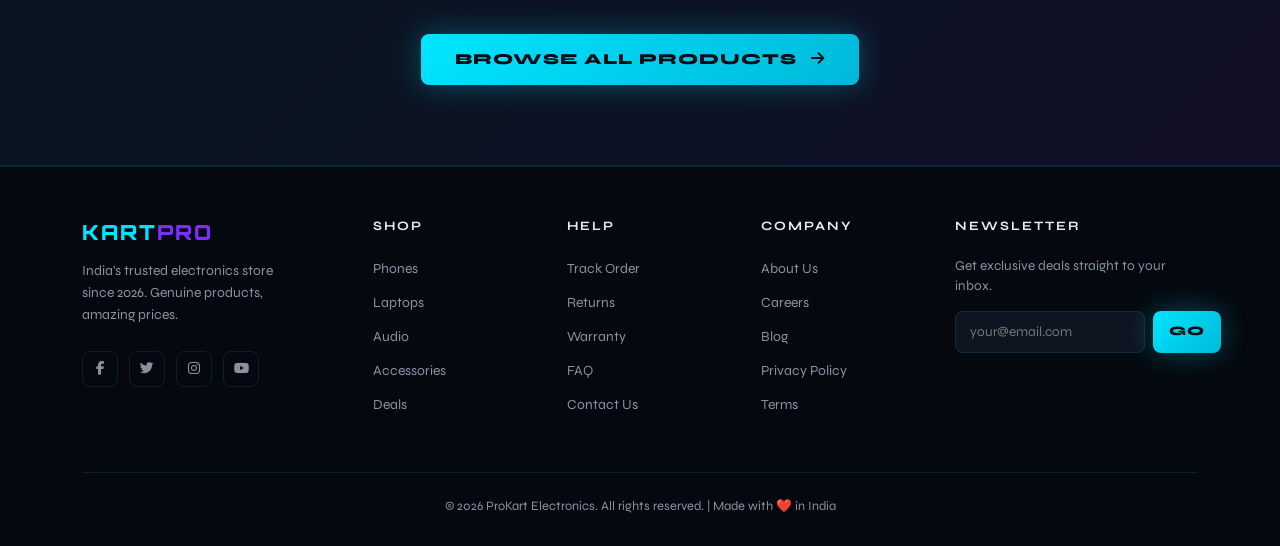
==== commit e3c4f5e8: "Update index.html" ====
--- a/index.html
+++ b/index.html
@@ -711,7 +711,7 @@
       <div class="col-lg-6">
         <div class="hero-device">
           <div class="hero-device-ring">
-        <img src="https://i.ibb.co/fz12S75T/mainlogo.png" alt="ProKart Logo" style="width:750px; height:auto; filter:drop-shadow(0 0 40px rgba(0,229,255,0.6));" />
+        <img src="https://i.ibb.co/fz12S75T/mainlogo.png" alt="ProKart Logo" style="width:550px; height:auto; filter:drop-shadow(0 0 40px rgba(0,229,255,0.6));" />
           </div>
         </div>
       </div>
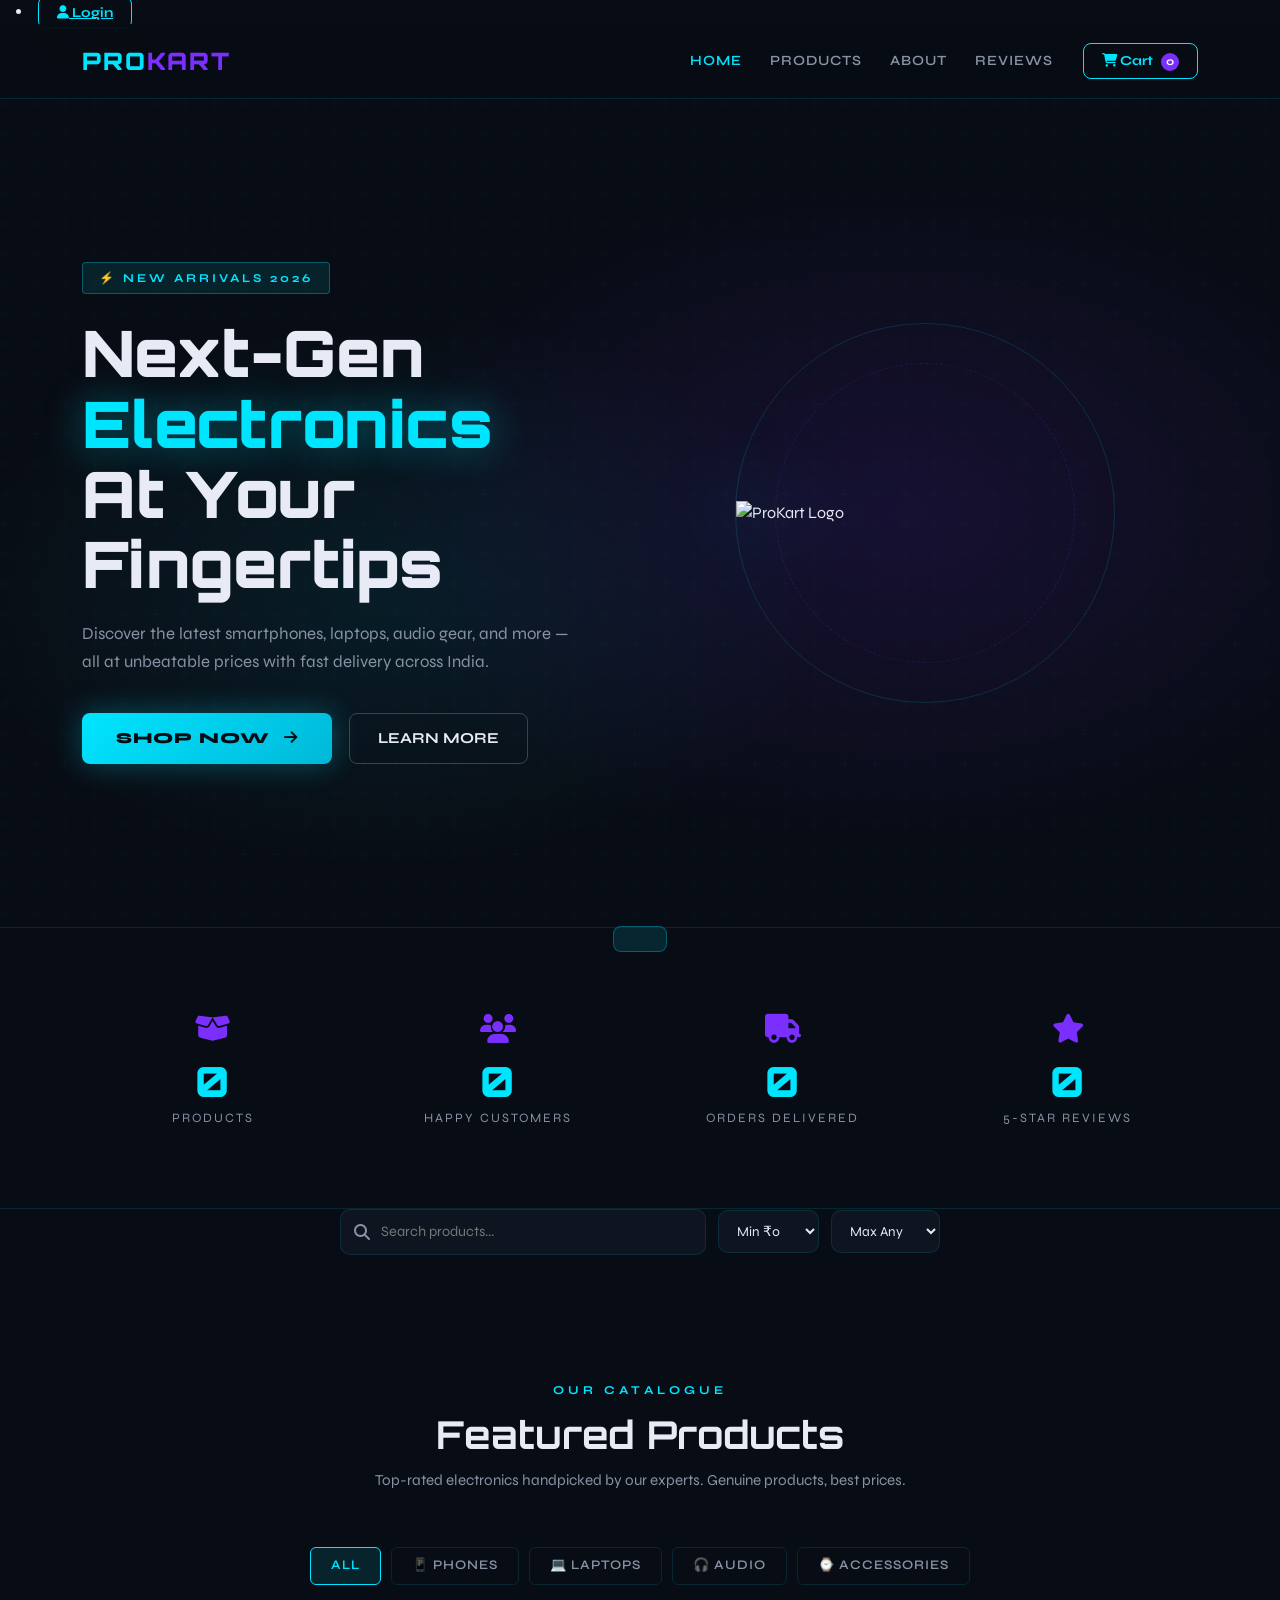
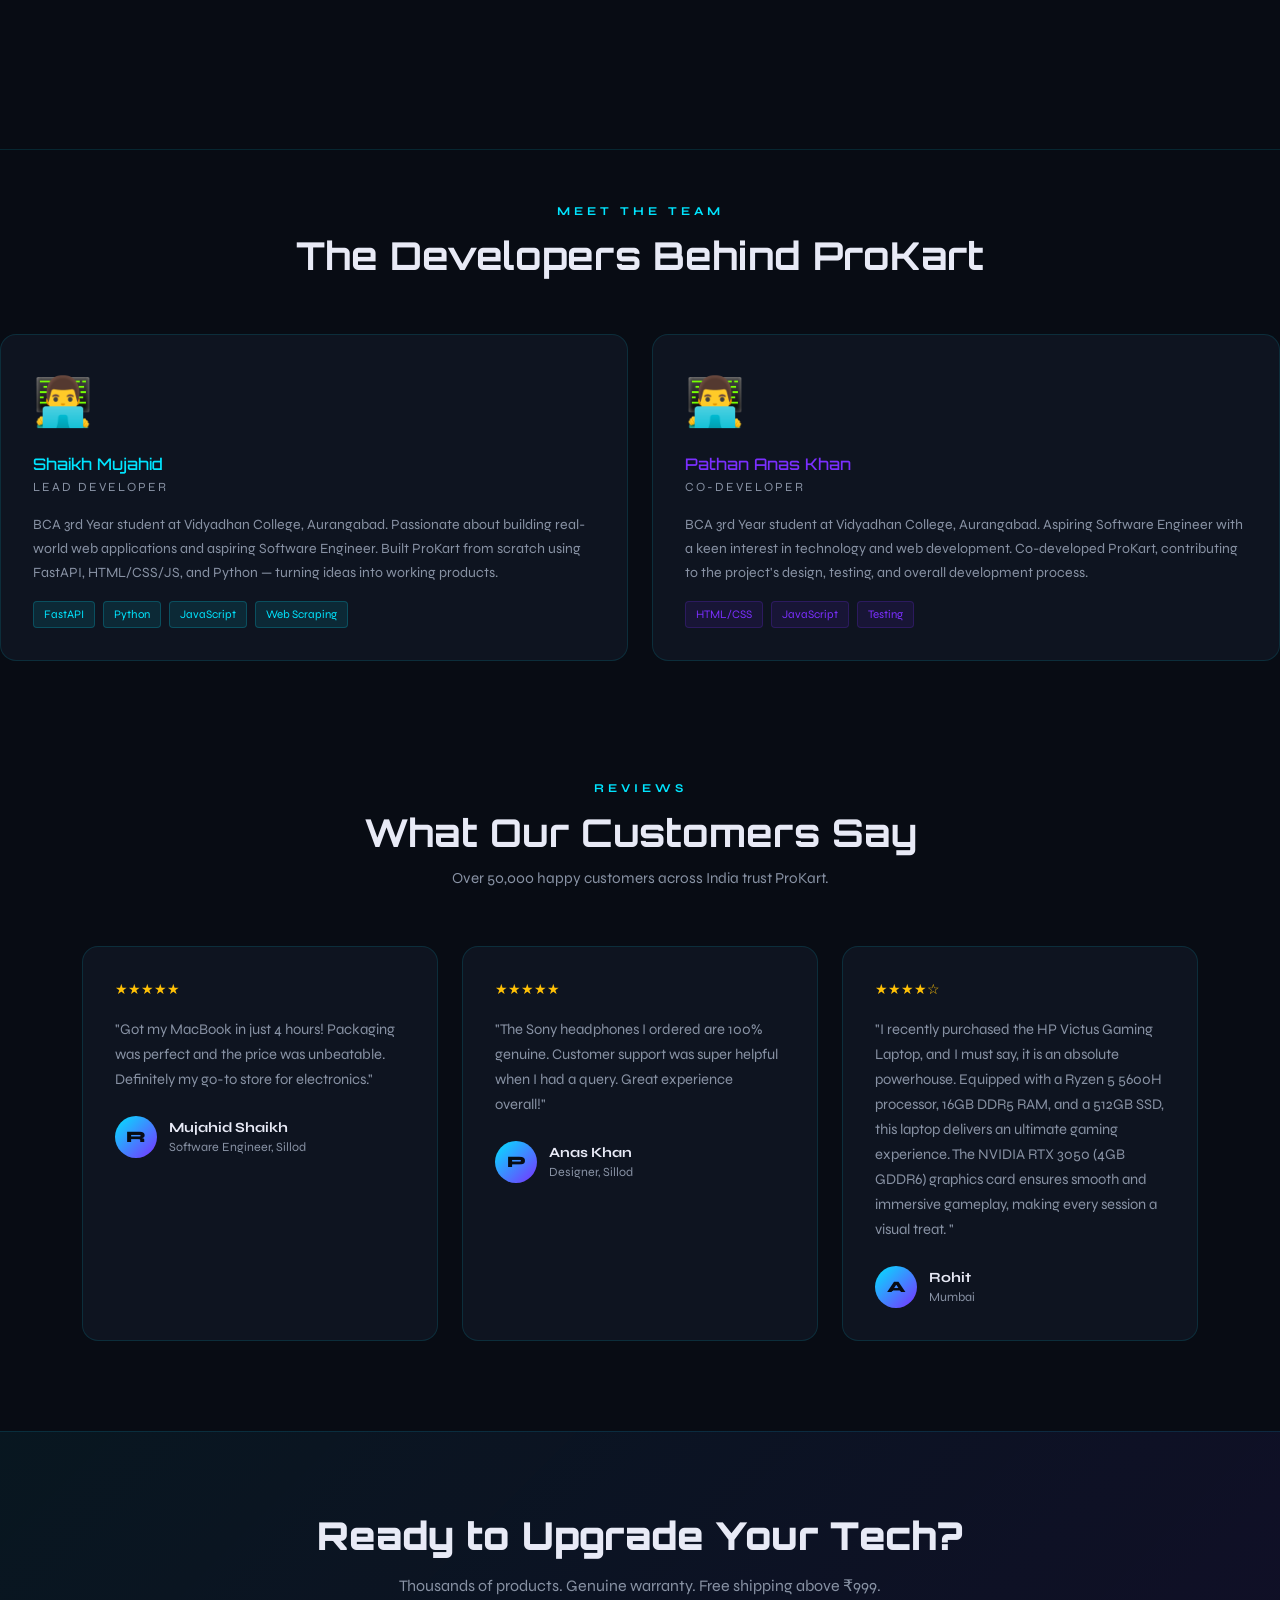
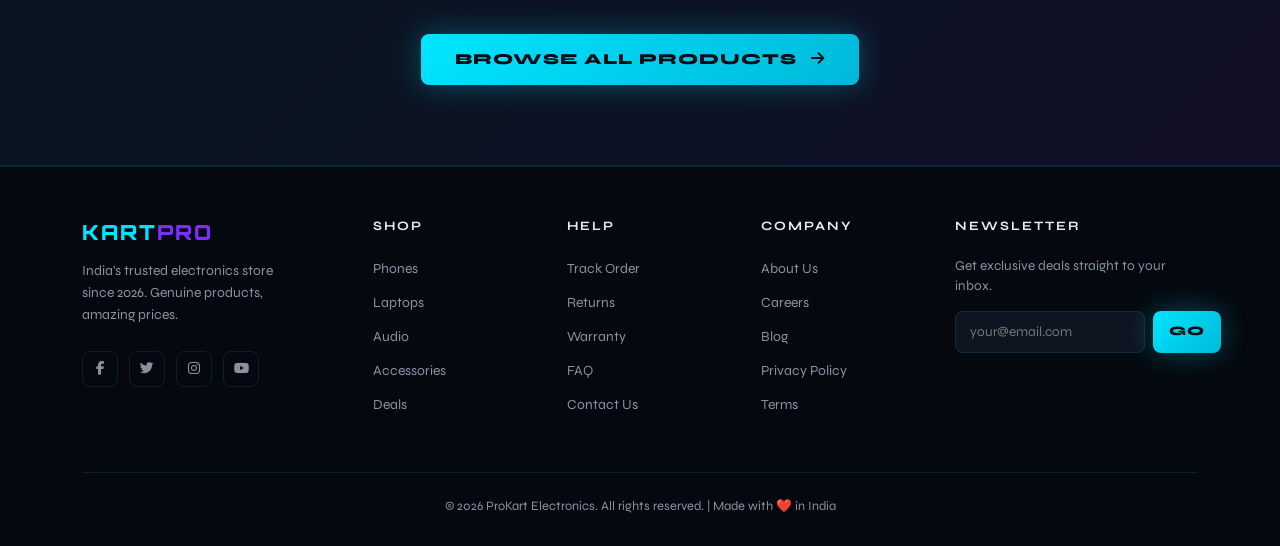
==== commit 54975dc0: "Update index.html" ====
--- a/index.html
+++ b/index.html
@@ -890,7 +890,7 @@
       <div class="col-md-4">
         <div class="testimonial-card">
           <div class="testimonial-stars">★★★★☆</div>
-          <p class="testimonial-text">"I recently purchased the HP Victus Gaming Laptop, and I must say, it is an absolute powerhouse. Equipped with an Intel i5-12500H processor, 16GB DDR5 RAM, and a 512GB SSD, this laptop delivers an ultimate gaming experience. The NVIDIA RTX 3050 (4GB GDDR6) graphics card ensures smooth and immersive gameplay, making every session a visual treat.
+          <p class="testimonial-text">"I recently purchased the HP Victus Gaming Laptop, and I must say, it is an absolute powerhouse. Equipped with a Ryzen 5 5600H processor, 16GB DDR5 RAM, and a 512GB SSD, this laptop delivers an ultimate gaming experience. The NVIDIA RTX 3050 (4GB GDDR6) graphics card ensures smooth and immersive gameplay, making every session a visual treat.
 "</p>
           <div class="testimonial-author">
             <div class="author-avatar">A</div>
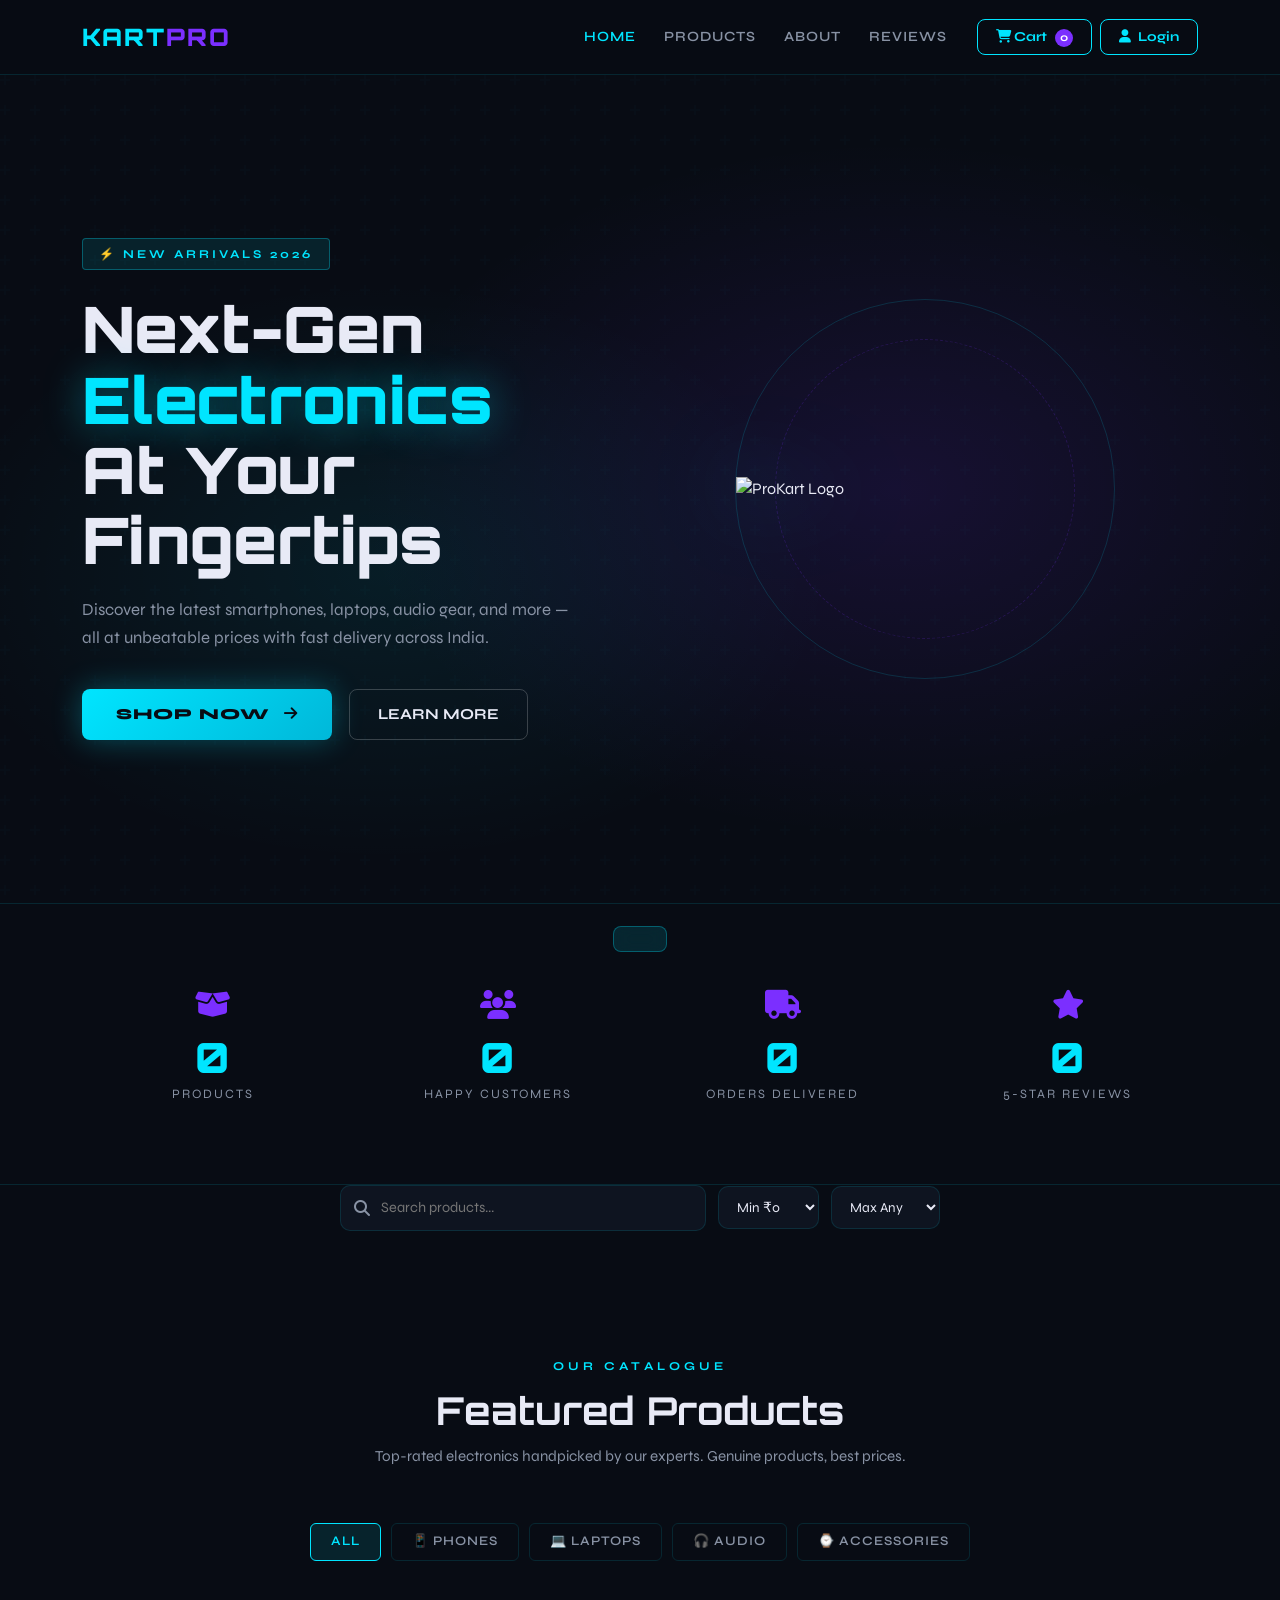
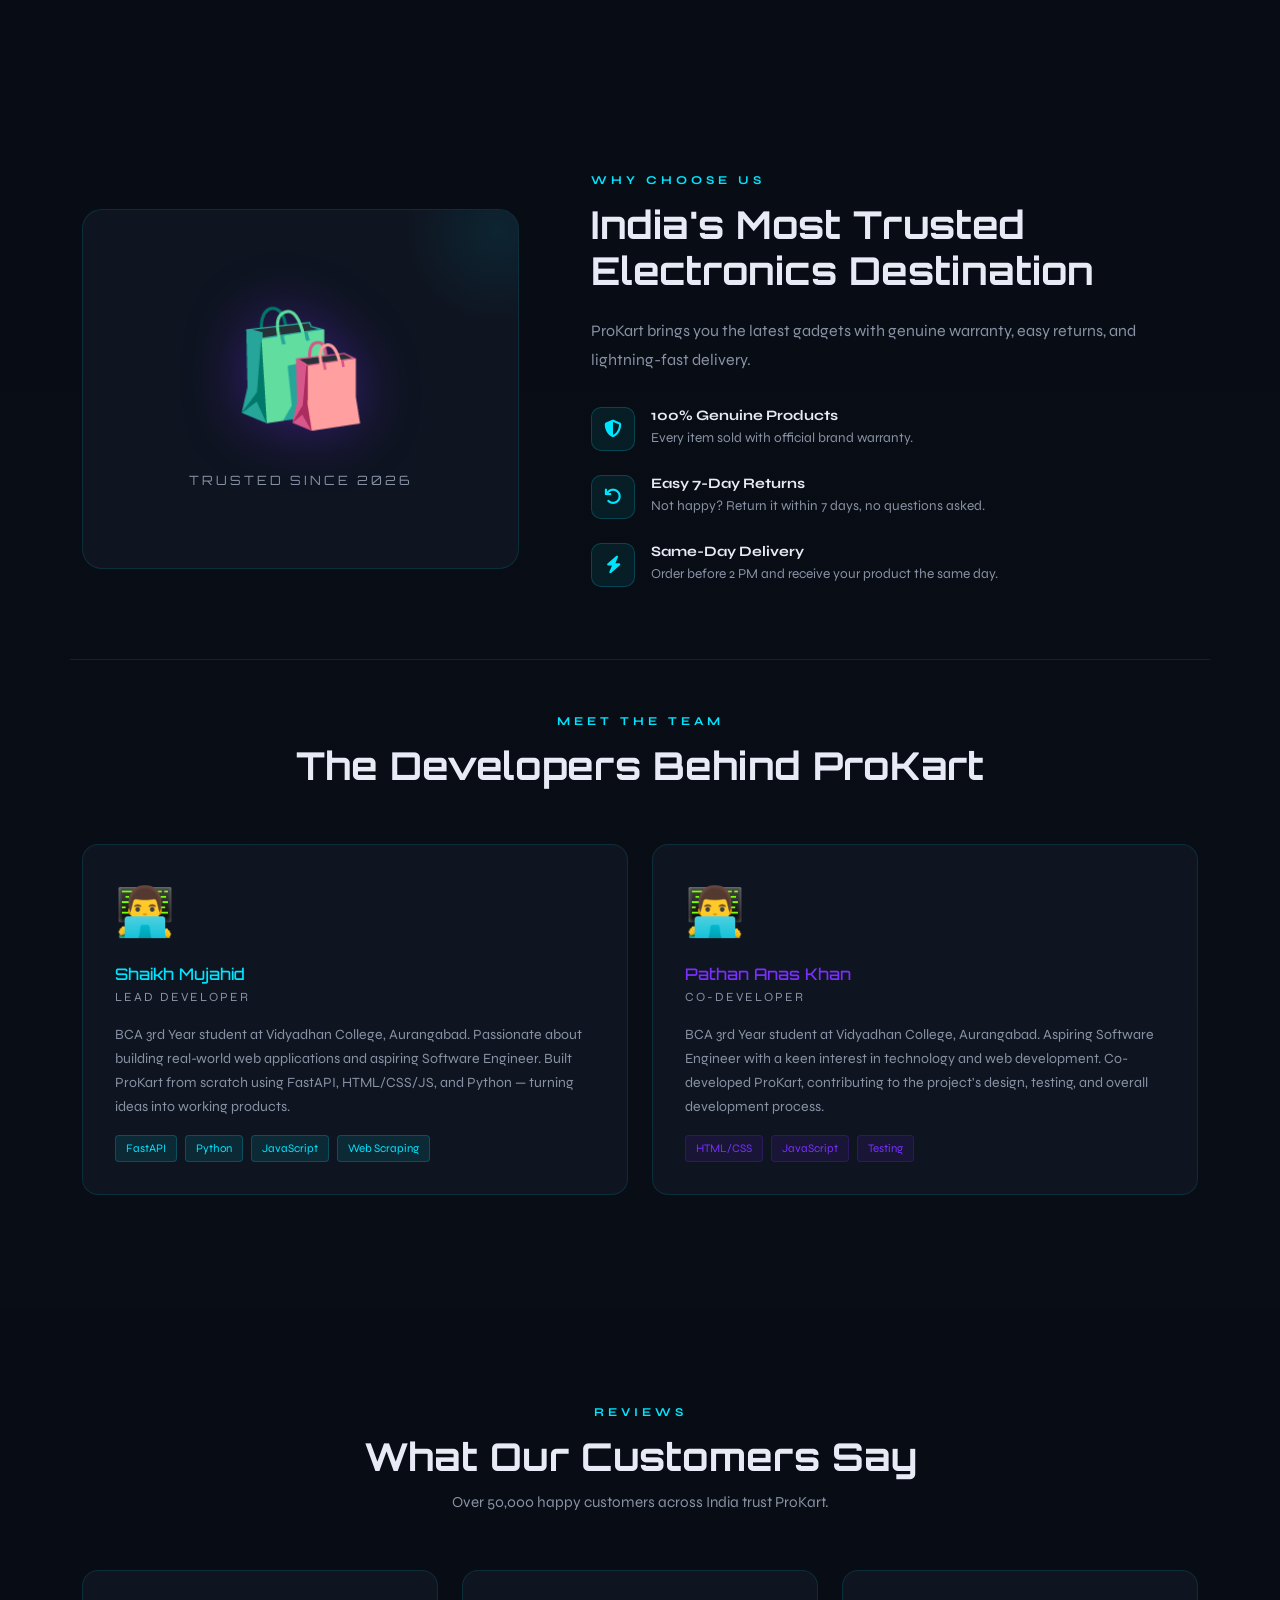
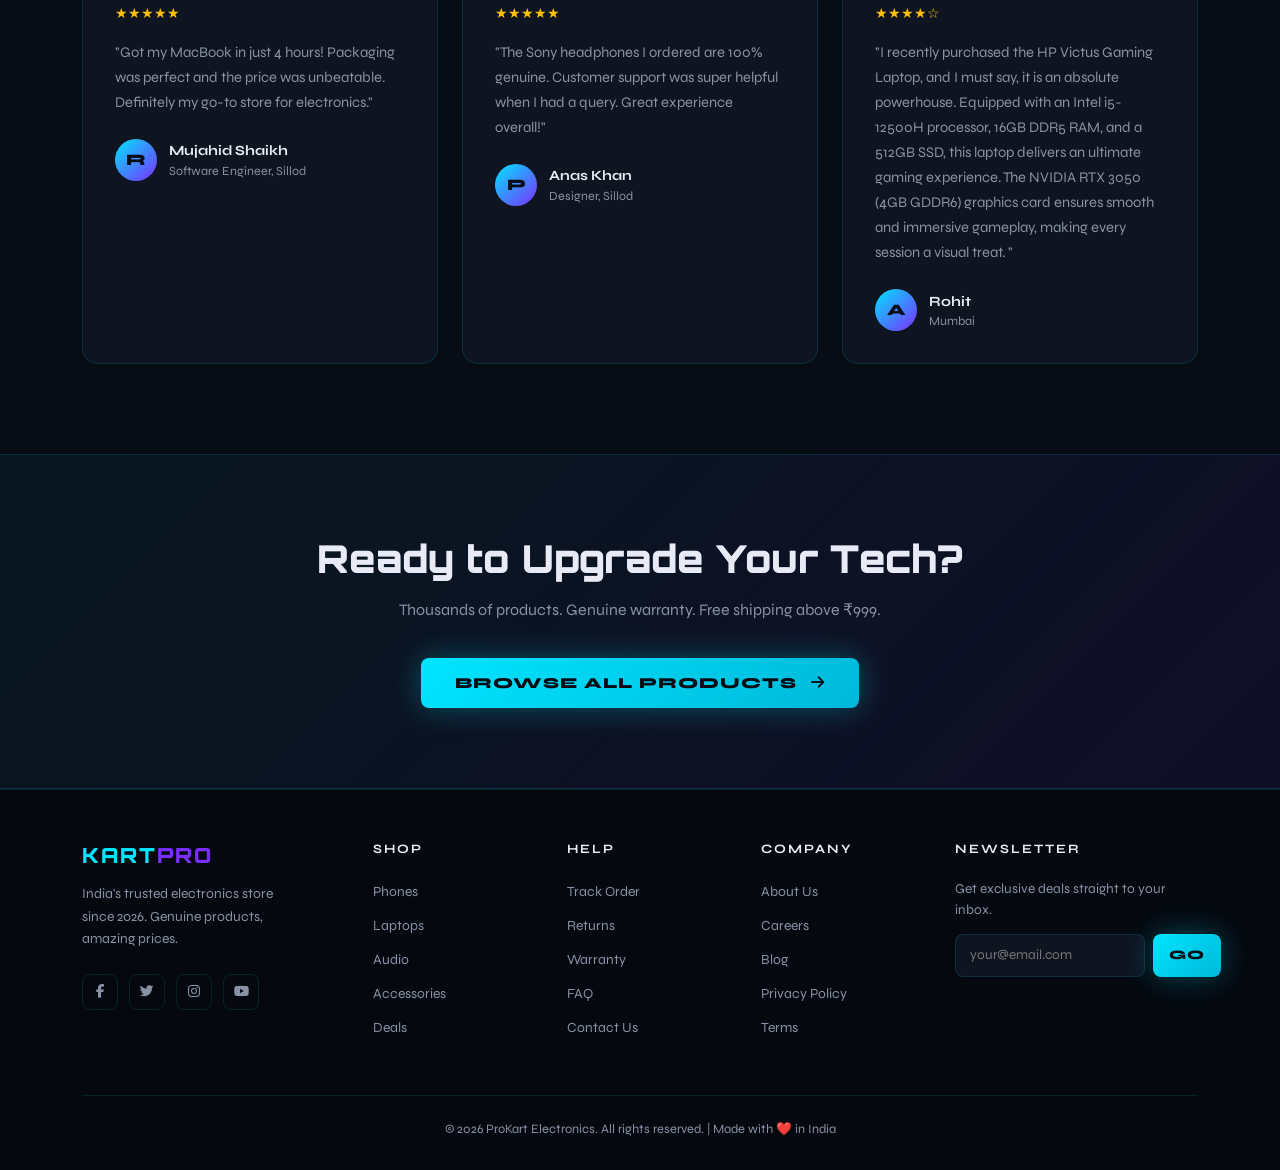
==== commit f3663a8a: "Update print statement from 'Hello' to 'Goodbye'" ====
--- a/index.html
+++ b/index.html
@@ -625,6 +625,58 @@
   }
   .toast-msg.show { transform: translateX(-50%) translateY(0); }
 
+  /* ── USER AUTH PILL ── */
+  .user-pill {
+    display: flex;
+    align-items: center;
+    gap: 8px;
+    background: rgba(0,229,255,0.08);
+    border: 1.5px solid rgba(0,229,255,0.25);
+    border-radius: 8px;
+    padding: 7px 14px;
+    cursor: pointer;
+    position: relative;
+    transition: all 0.2s;
+    font-family: 'Syne', sans-serif;
+  }
+  .user-pill:hover { background: rgba(0,229,255,0.15); border-color: var(--accent); }
+  .user-avatar-mini {
+    width: 28px; height: 28px;
+    border-radius: 50%;
+    background: linear-gradient(135deg, var(--accent), var(--accent2));
+    display: flex; align-items: center; justify-content: center;
+    font-weight: 800; font-size: 0.78rem; color: var(--bg-dark);
+    flex-shrink: 0;
+  }
+  .user-name-label {
+    font-size: 0.85rem; font-weight: 700; color: var(--accent);
+    max-width: 100px; overflow: hidden; text-overflow: ellipsis; white-space: nowrap;
+  }
+  .user-dropdown {
+    position: absolute; top: calc(100% + 10px); right: 0;
+    background: var(--bg-card2);
+    border: 1px solid var(--border);
+    border-radius: 10px;
+    min-width: 160px;
+    padding: 8px;
+    display: none;
+    z-index: 9999;
+    box-shadow: 0 8px 32px rgba(0,0,0,0.5);
+    backdrop-filter: blur(10px);
+  }
+  .user-pill.open .user-dropdown { display: block; }
+  .dropdown-item-custom {
+    display: flex; align-items: center; gap: 8px;
+    padding: 9px 12px; border-radius: 7px;
+    color: var(--text-muted); font-size: 0.83rem; font-weight: 600;
+    cursor: pointer; transition: all 0.2s;
+    border: none; background: none; width: 100%; text-align: left;
+    font-family: 'Syne', sans-serif;
+  }
+  .dropdown-item-custom:hover { background: rgba(0,229,255,0.08); color: var(--accent); }
+  .dropdown-item-custom.logout-btn { color: #ef5350; }
+  .dropdown-item-custom.logout-btn:hover { background: rgba(229,57,53,0.08); color: #ef5350; }
+
   /* Responsive */
   @media (max-width: 768px) {
     .cart-sidebar { width: 100%; right: -100%; }
@@ -658,15 +710,10 @@
 </div>
 
 <!-- ─── HEADER / NAVBAR ─── -->
-  <li class="nav-item ms-lg-3">
-  <a href="login.html" class="cart-btn">
-    <i class="fas fa-user"></i> Login
-  </a>
-</li>
 <header>
   <nav class="navbar navbar-expand-lg">
     <div class="container">
-      <a class="navbar-brand" href="#">PRO<span>KART</span></a>
+      <a class="navbar-brand" href="#">KART<span>PRO</span></a>
       <button class="navbar-toggler" type="button" data-bs-toggle="collapse" data-bs-target="#navbarNav">
         <i class="fas fa-bars" style="color:var(--accent)"></i>
       </button>
@@ -681,6 +728,9 @@
               <i class="fas fa-shopping-cart"></i>
               Cart <span class="cart-count" id="cartCount">0</span>
             </button>
+          </li>
+          <li class="nav-item ms-lg-2" id="authNavItem">
+            <span id="authNav"></span>
           </li>
         </ul>
       </div>
@@ -810,8 +860,47 @@
   </button>
 </div>
 </section>
-
-<!-- ─── ABOUT ─── -->
+<!-- ABOUT -->
+<section id="about">
+  <div class="container">
+    <div class="row align-items-center g-5">
+      <div class="col-lg-5">
+        <div class="about-visual">
+          <div class="about-big-icon">🛍️</div>
+          <div class="about-visual-label">Trusted Since 2026</div>
+        </div>
+      </div>
+      <div class="col-lg-7 ps-lg-5">
+        <div class="section-tag">Why Choose Us</div>
+        <h2 class="section-title text-start mb-4">India's Most Trusted Electronics Destination</h2>
+        <p style="color:var(--text-muted);line-height:1.8;margin-bottom:32px;">
+          ProKart brings you the latest gadgets with genuine warranty, easy returns, and lightning-fast delivery.
+        </p>
+        <div class="about-feature">
+          <div class="about-icon"><i class="fas fa-shield-alt"></i></div>
+          <div>
+            <h6>100% Genuine Products</h6>
+            <p>Every item sold with official brand warranty.</p>
+          </div>
+        </div>
+        <div class="about-feature">
+          <div class="about-icon"><i class="fas fa-undo"></i></div>
+          <div>
+            <h6>Easy 7-Day Returns</h6>
+            <p>Not happy? Return it within 7 days, no questions asked.</p>
+          </div>
+        </div>
+        <div class="about-feature">
+          <div class="about-icon"><i class="fas fa-bolt"></i></div>
+          <div>
+            <h6>Same-Day Delivery</h6>
+            <p>Order before 2 PM and receive your product the same day.</p>
+          </div>
+        </div>
+      </div>
+    </div>
+
+    <!-- TEAM SECTION -->
     <div class="row mt-5 pt-5" style="border-top: 1px solid var(--border);">
       <div class="col-12 text-center mb-5">
         <div class="section-tag">Meet The Team</div>
@@ -887,10 +976,10 @@
           </div>
         </div>
       </div>
-      <div class="col-md-4">
+       <div class="col-md-4">
         <div class="testimonial-card">
           <div class="testimonial-stars">★★★★☆</div>
-          <p class="testimonial-text">"I recently purchased the HP Victus Gaming Laptop, and I must say, it is an absolute powerhouse. Equipped with a Ryzen 5 5600H processor, 16GB DDR5 RAM, and a 512GB SSD, this laptop delivers an ultimate gaming experience. The NVIDIA RTX 3050 (4GB GDDR6) graphics card ensures smooth and immersive gameplay, making every session a visual treat.
+          <p class="testimonial-text">"I recently purchased the HP Victus Gaming Laptop, and I must say, it is an absolute powerhouse. Equipped with an Intel i5-12500H processor, 16GB DDR5 RAM, and a 512GB SSD, this laptop delivers an ultimate gaming experience. The NVIDIA RTX 3050 (4GB GDDR6) graphics card ensures smooth and immersive gameplay, making every session a visual treat.
 "</p>
           <div class="testimonial-author">
             <div class="author-avatar">A</div>
@@ -924,9 +1013,9 @@
         <div class="footer-brand">KART<span>PRO</span></div>
         <p class="footer-desc">India's trusted electronics store since 2026. Genuine products, amazing prices.</p>
         <div class="footer-social mt-4">
-          <a href="https://www.facebook.com/share/1CiqPE5wkL/"><i class="fab fa-facebook-f"></i></a>
-          <a href="https://x.com/Mujahiddd_04"><i class="fab fa-twitter"></i></a>
-          <a href="https://www.instagram.com/mujahid_1.0x?igsh=NzJwODJkMzBmM3hs"><i class="fab fa-instagram"></i></a>
+          <a href="#"><i class="fab fa-facebook-f"></i></a>
+          <a href="#"><i class="fab fa-twitter"></i></a>
+          <a href=""><i class="fab fa-instagram"></i></a>
           <a href="#"><i class="fab fa-youtube"></i></a>
         </div>
       </div>
@@ -981,5 +1070,73 @@
 <script src="https://cdn.jsdelivr.net/npm/@popperjs/core@2.9.2/dist/umd/popper.min.js"></script>
 <script src="https://cdn.jsdelivr.net/npm/bootstrap@5.0.1/dist/js/bootstrap.min.js"></script>
 <script src="/static/main.js"></script>
+<script>
+// ── AUTH STATE ──────────────────────────────────────────
+function initAuthState() {
+  const user = localStorage.getItem('prokart_user');
+  const authNav = document.getElementById('authNav');
+  if (!authNav) return;
+
+  if (user) {
+    const initial = user.charAt(0).toUpperCase();
+    const adminLink = (user === 'admin') ? `
+          <button class="dropdown-item-custom" onclick="event.stopPropagation(); window.location.href='admin.html'" style="color:#ffc107;">
+            <i class="fas fa-shield-alt"></i> Admin Panel
+          </button>
+          <hr style="border-color:var(--border);margin:6px 0;">` : '';
+    authNav.innerHTML = `
+      <div class="user-pill" id="userPill" onclick="toggleUserDropdown(event)">
+        <div class="user-avatar-mini">${initial}</div>
+        <span class="user-name-label">${user}</span>
+        <i class="fas fa-chevron-down" style="font-size:0.65rem;color:var(--text-muted);transition:transform 0.2s" id="pillChevron"></i>
+        <div class="user-dropdown" id="userDropdown">
+          <button class="dropdown-item-custom" onclick="event.stopPropagation(); window.location.href='login.html'">
+            <i class="fas fa-user-circle"></i> My Account
+          </button>
+          ${adminLink}
+          <hr style="border-color:var(--border);margin:6px 0;">
+          <button class="dropdown-item-custom logout-btn" onclick="event.stopPropagation(); logout()">
+            <i class="fas fa-sign-out-alt"></i> Logout
+          </button>
+        </div>
+      </div>
+    `;
+  } else {
+    authNav.innerHTML = `
+      <a href="login.html" class="cart-btn" style="text-decoration:none;display:inline-flex;align-items:center;gap:7px;">
+        <i class="fas fa-user"></i> Login
+      </a>
+    `;
+  }
+}
+
+function toggleUserDropdown(e) {
+  e.stopPropagation();
+  const pill = document.getElementById('userPill');
+  const chevron = document.getElementById('pillChevron');
+  pill.classList.toggle('open');
+  if (chevron) chevron.style.transform = pill.classList.contains('open') ? 'rotate(180deg)' : 'rotate(0)';
+}
+
+function logout() {
+  localStorage.removeItem('prokart_token');
+  localStorage.removeItem('prokart_user');
+  initAuthState();
+  showToast('👋 Logged out successfully!');
+}
+
+// Close dropdown when clicking outside
+document.addEventListener('click', function(e) {
+  const pill = document.getElementById('userPill');
+  const chevron = document.getElementById('pillChevron');
+  if (pill && !pill.contains(e.target)) {
+    pill.classList.remove('open');
+    if (chevron) chevron.style.transform = 'rotate(0)';
+  }
+});
+
+// Run on page load
+document.addEventListener('DOMContentLoaded', initAuthState);
+</script>
 </body>
 </html>
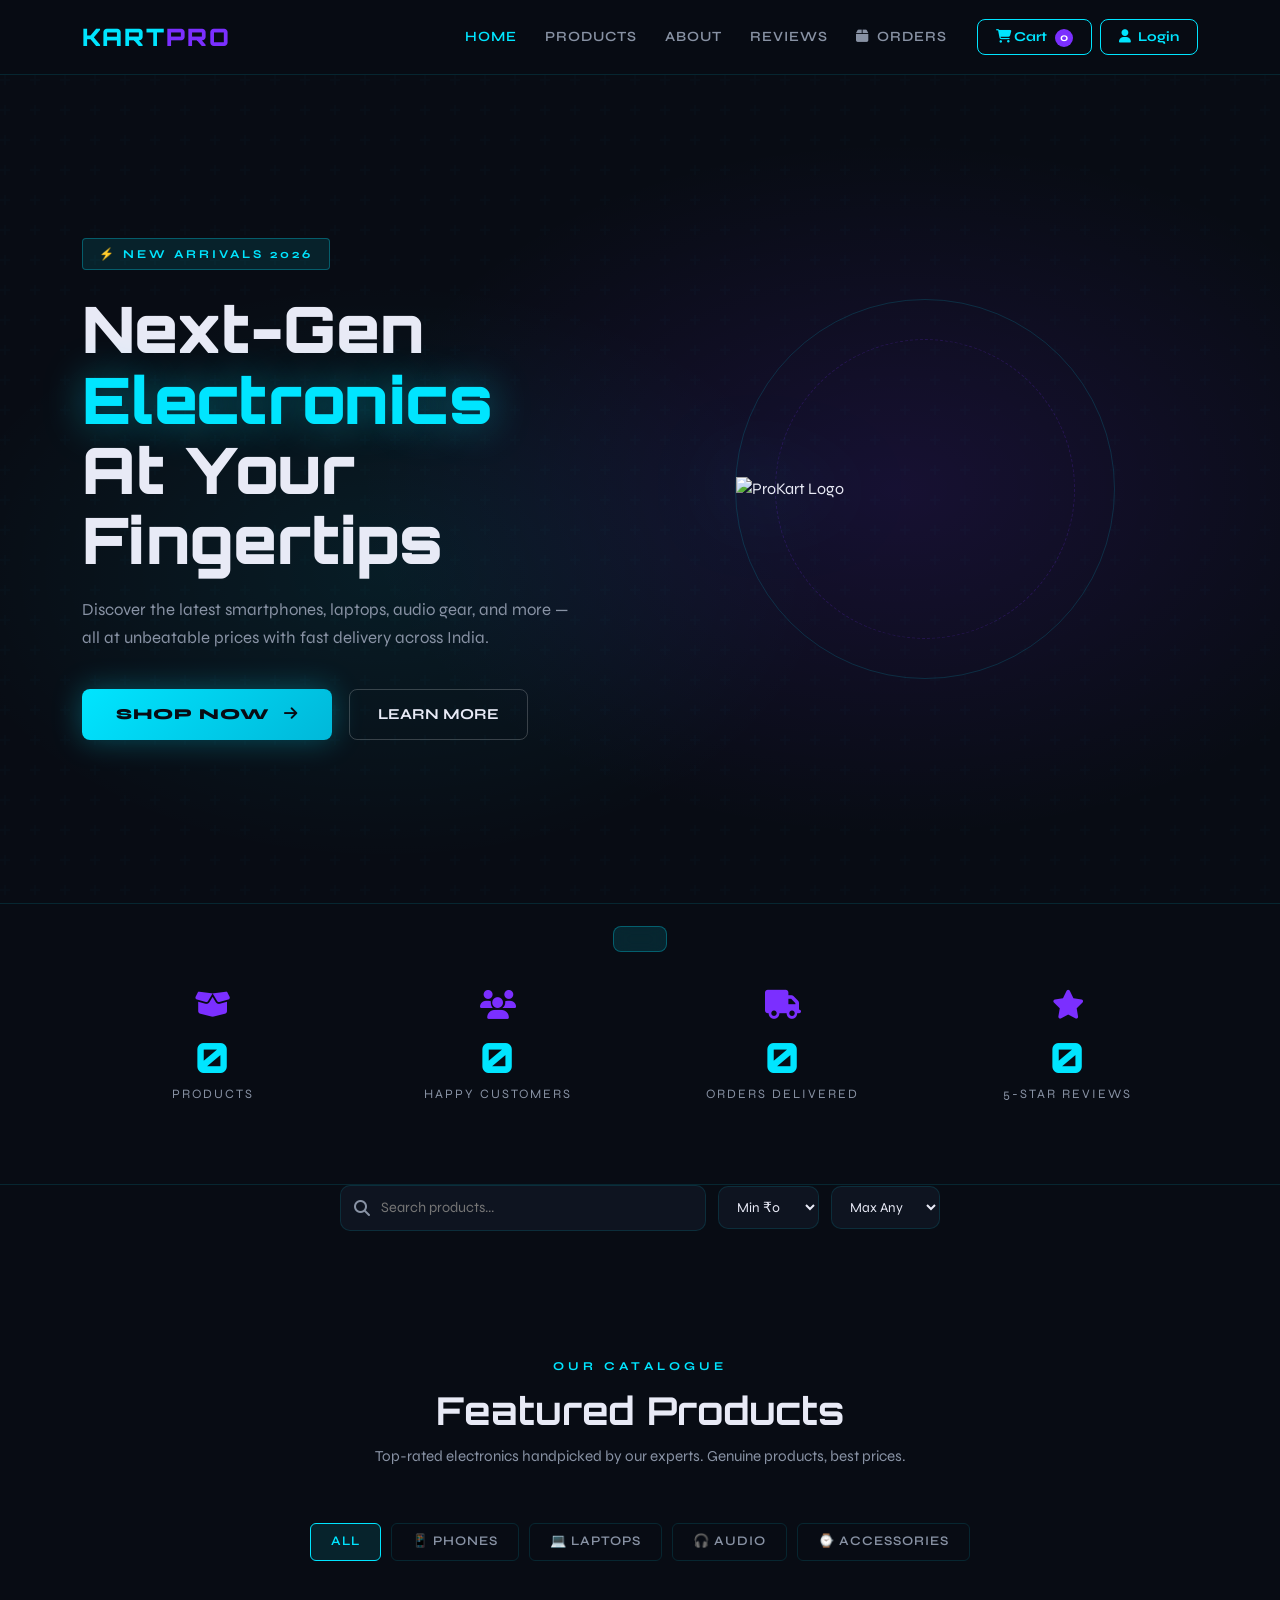
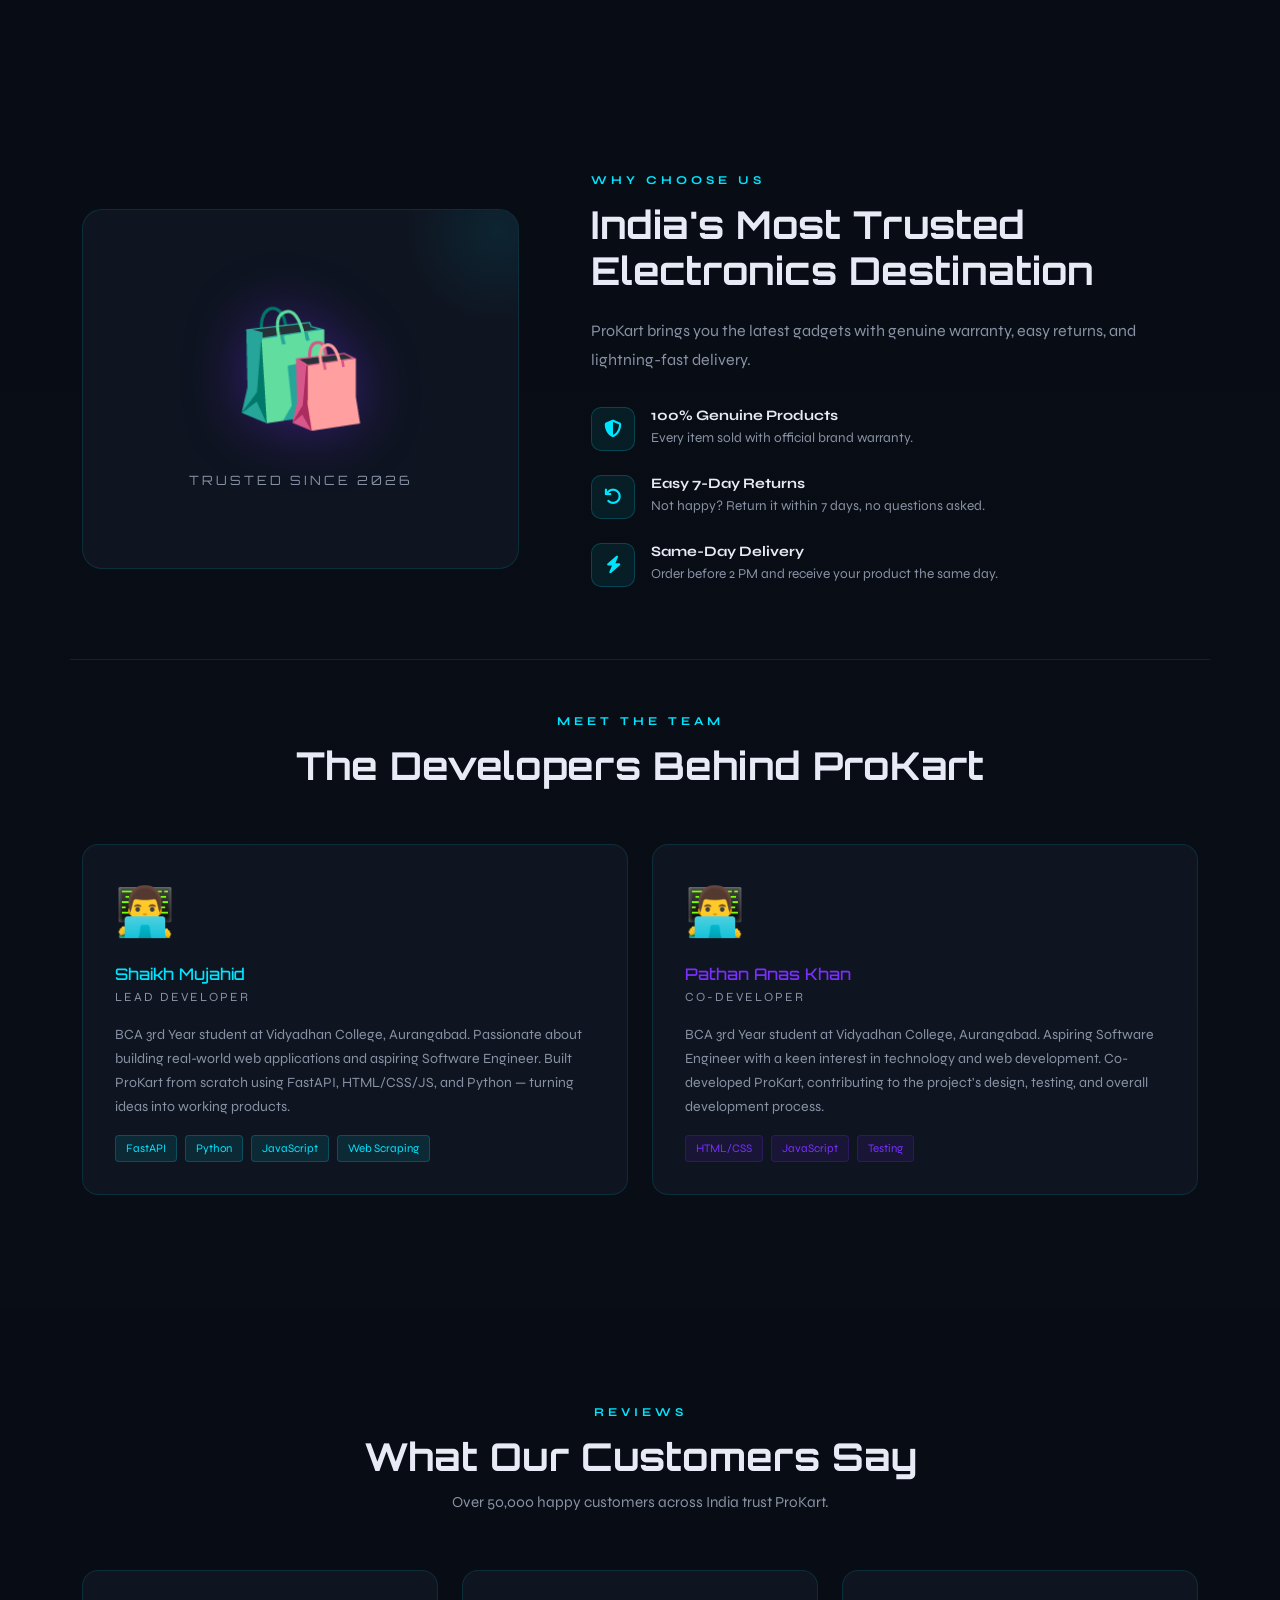
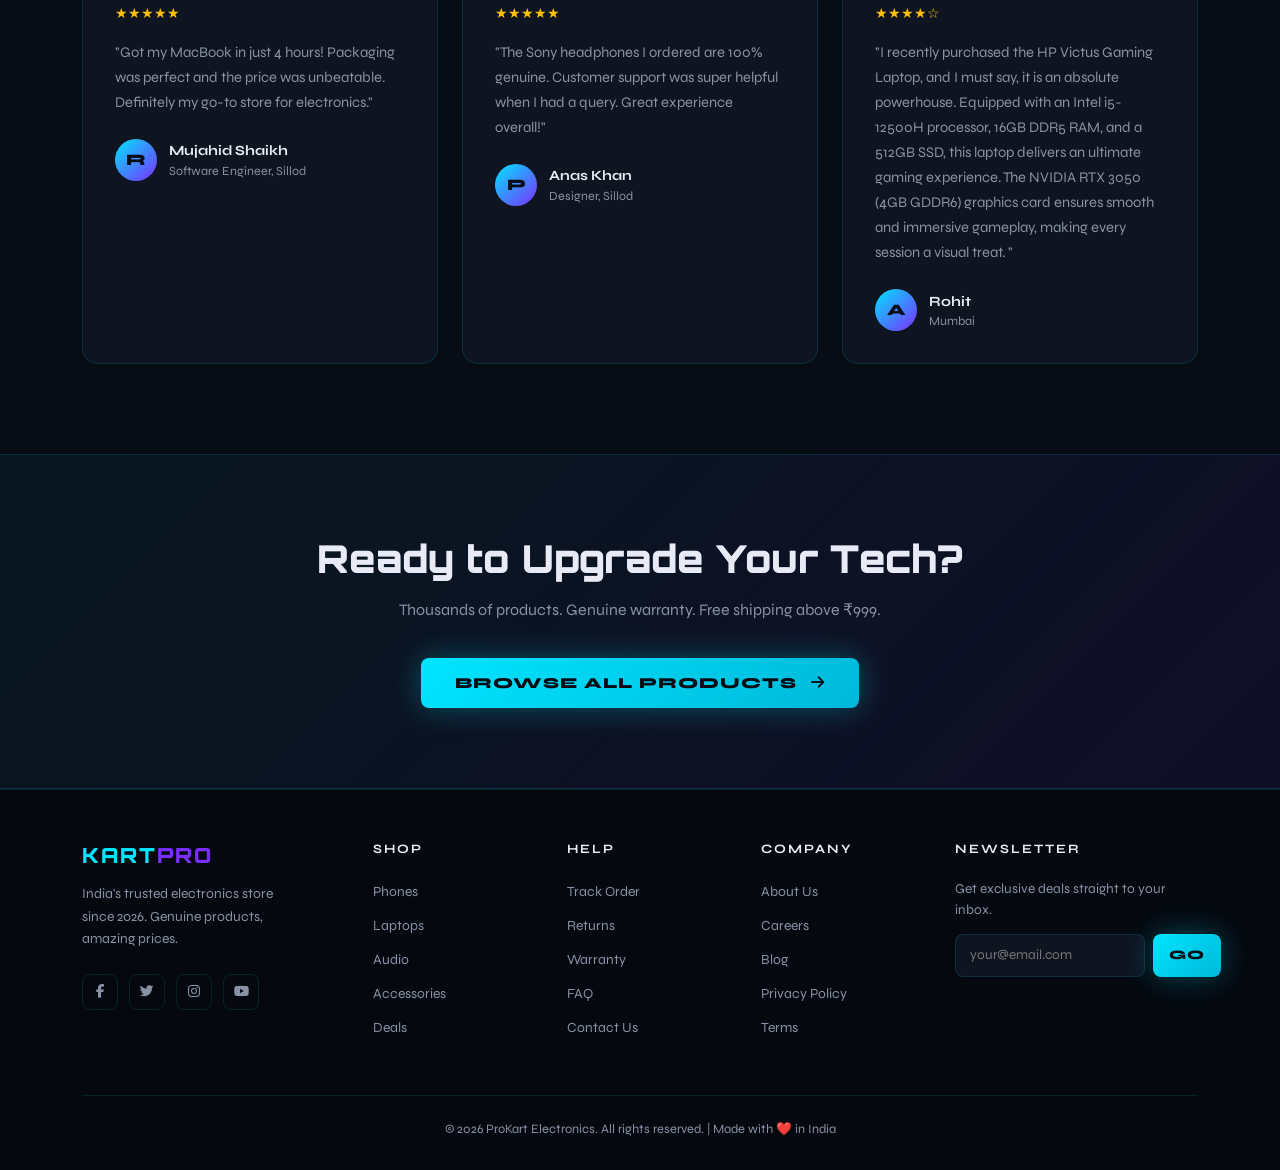
==== commit 54ee5955: "Update index.html" ====
--- a/index.html
+++ b/index.html
@@ -717,12 +717,15 @@
       <button class="navbar-toggler" type="button" data-bs-toggle="collapse" data-bs-target="#navbarNav">
         <i class="fas fa-bars" style="color:var(--accent)"></i>
       </button>
-      <div class="collapse navbar-collapse" id="navbarNav">
+    <div class="collapse navbar-collapse" id="navbarNav">
         <ul class="navbar-nav ms-auto mb-2 mb-lg-0 align-items-lg-center">
           <li class="nav-item"><a class="nav-link active" href="#home">Home</a></li>
           <li class="nav-item"><a class="nav-link" href="#products">Products</a></li>
           <li class="nav-item"><a class="nav-link" href="#about">About</a></li>
           <li class="nav-item"><a class="nav-link" href="#testimonial">Reviews</a></li>
+          <li class="nav-item"><a class="nav-link" href="orders.html">
+            <i class="fas fa-box me-1"></i> Orders</a>
+          </li>
           <li class="nav-item ms-lg-3">
             <button class="cart-btn" onclick="toggleCart()">
               <i class="fas fa-shopping-cart"></i>
@@ -737,7 +740,6 @@
     </div>
   </nav>
 </header>
-
 <!-- ─── HERO ─── -->
 <section id="home">
   <div class="container" style="position:relative;z-index:1">
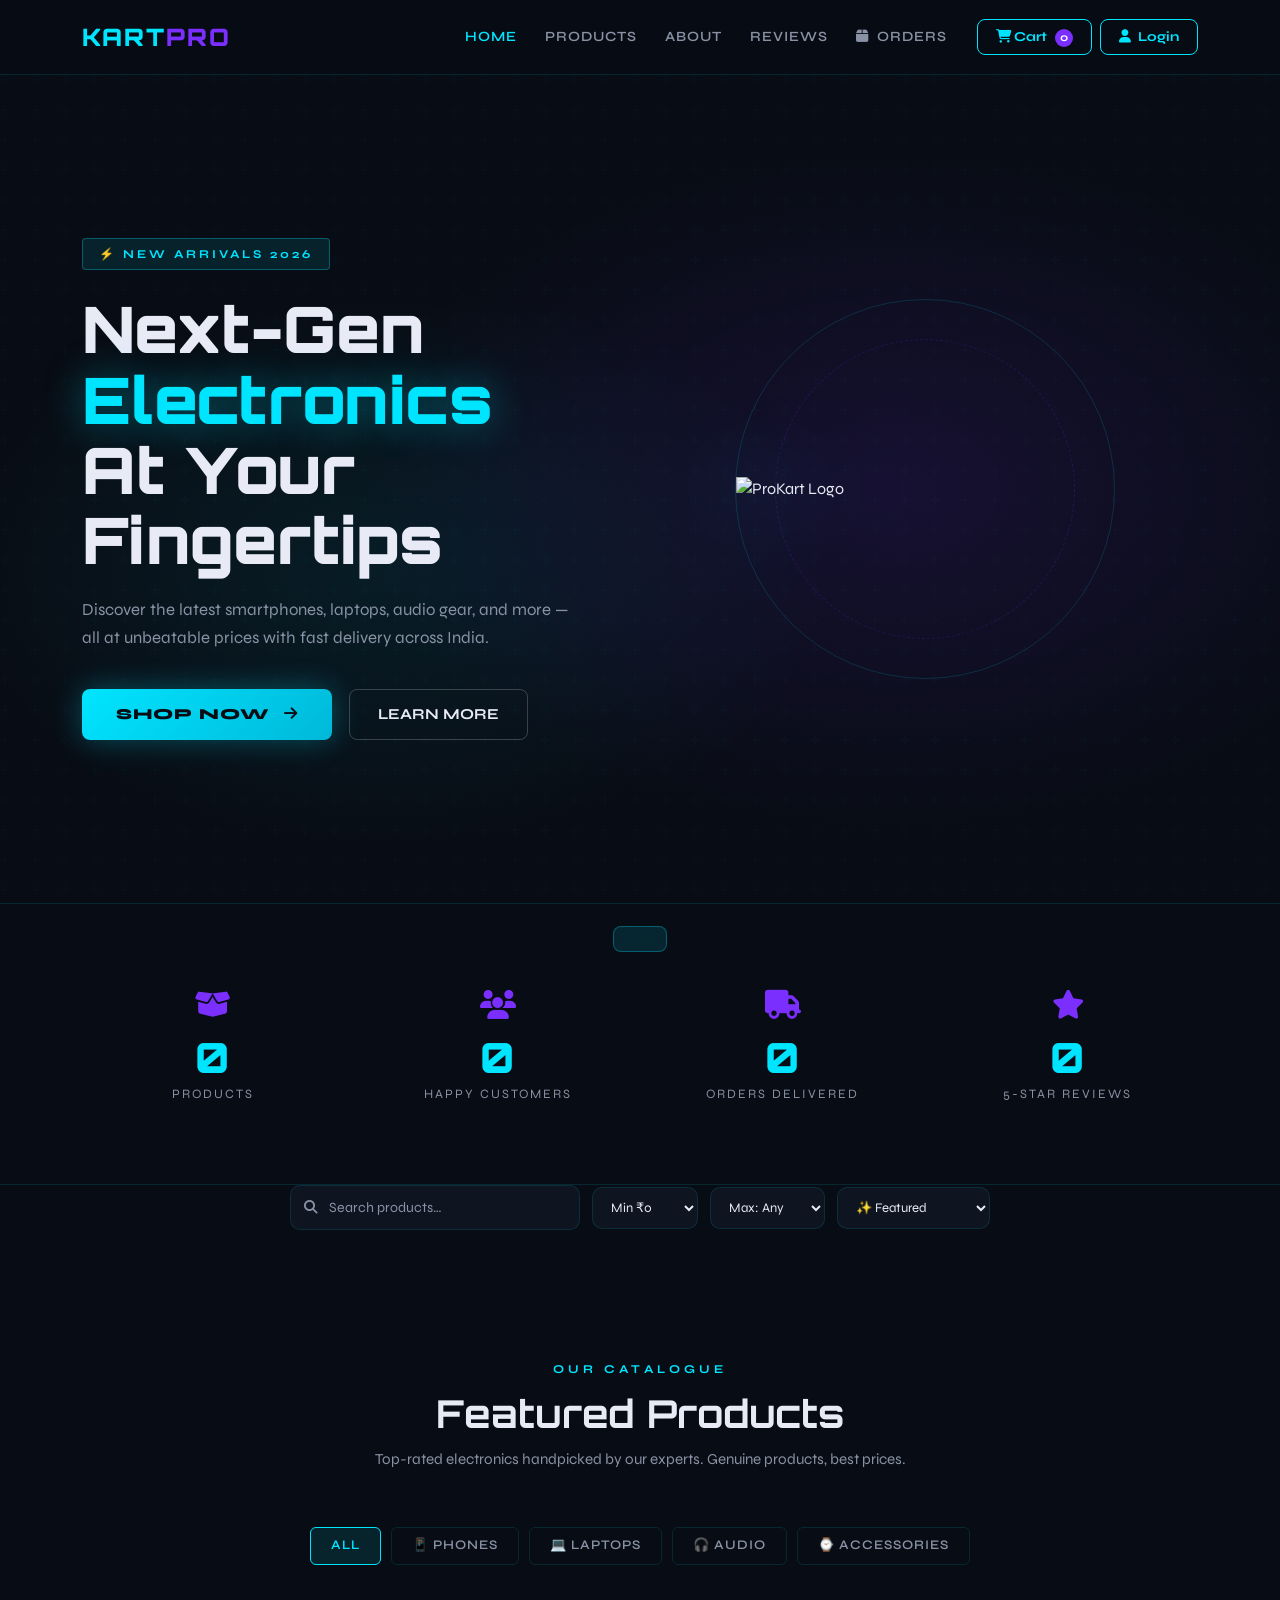
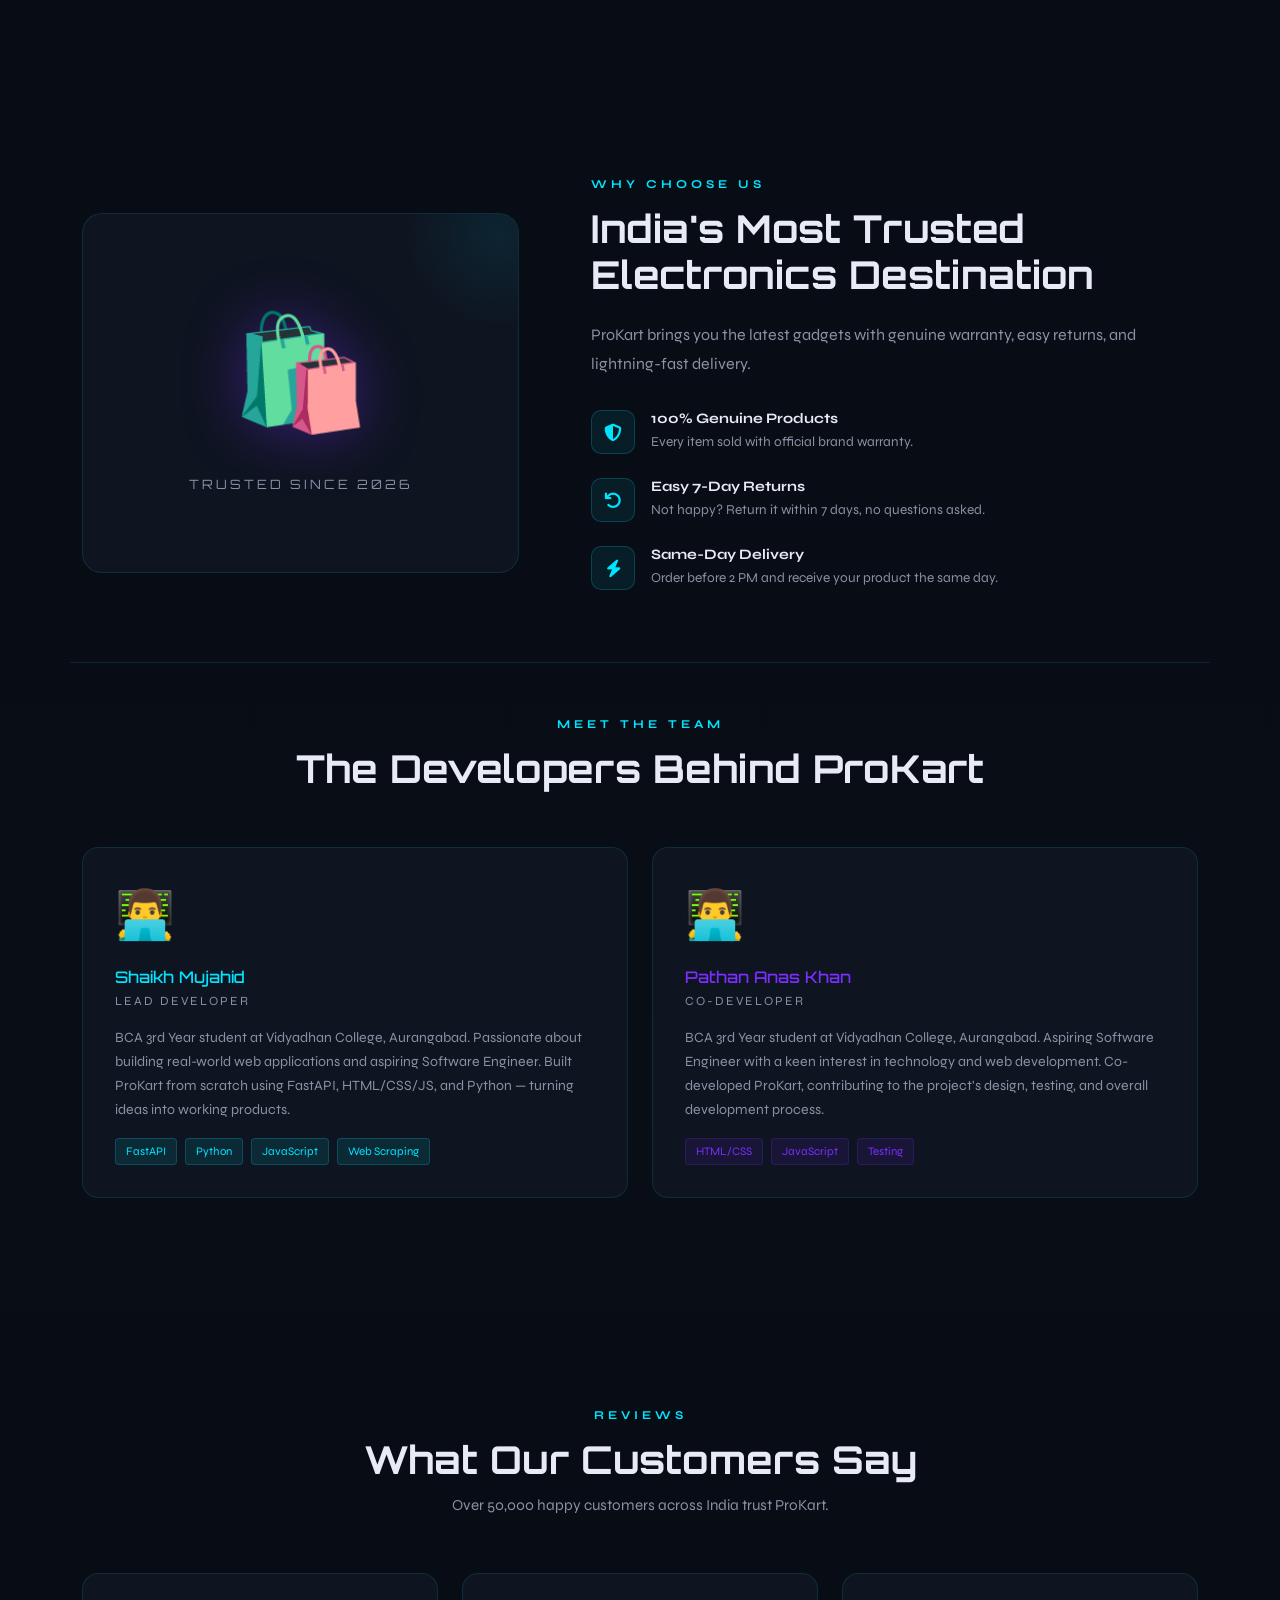
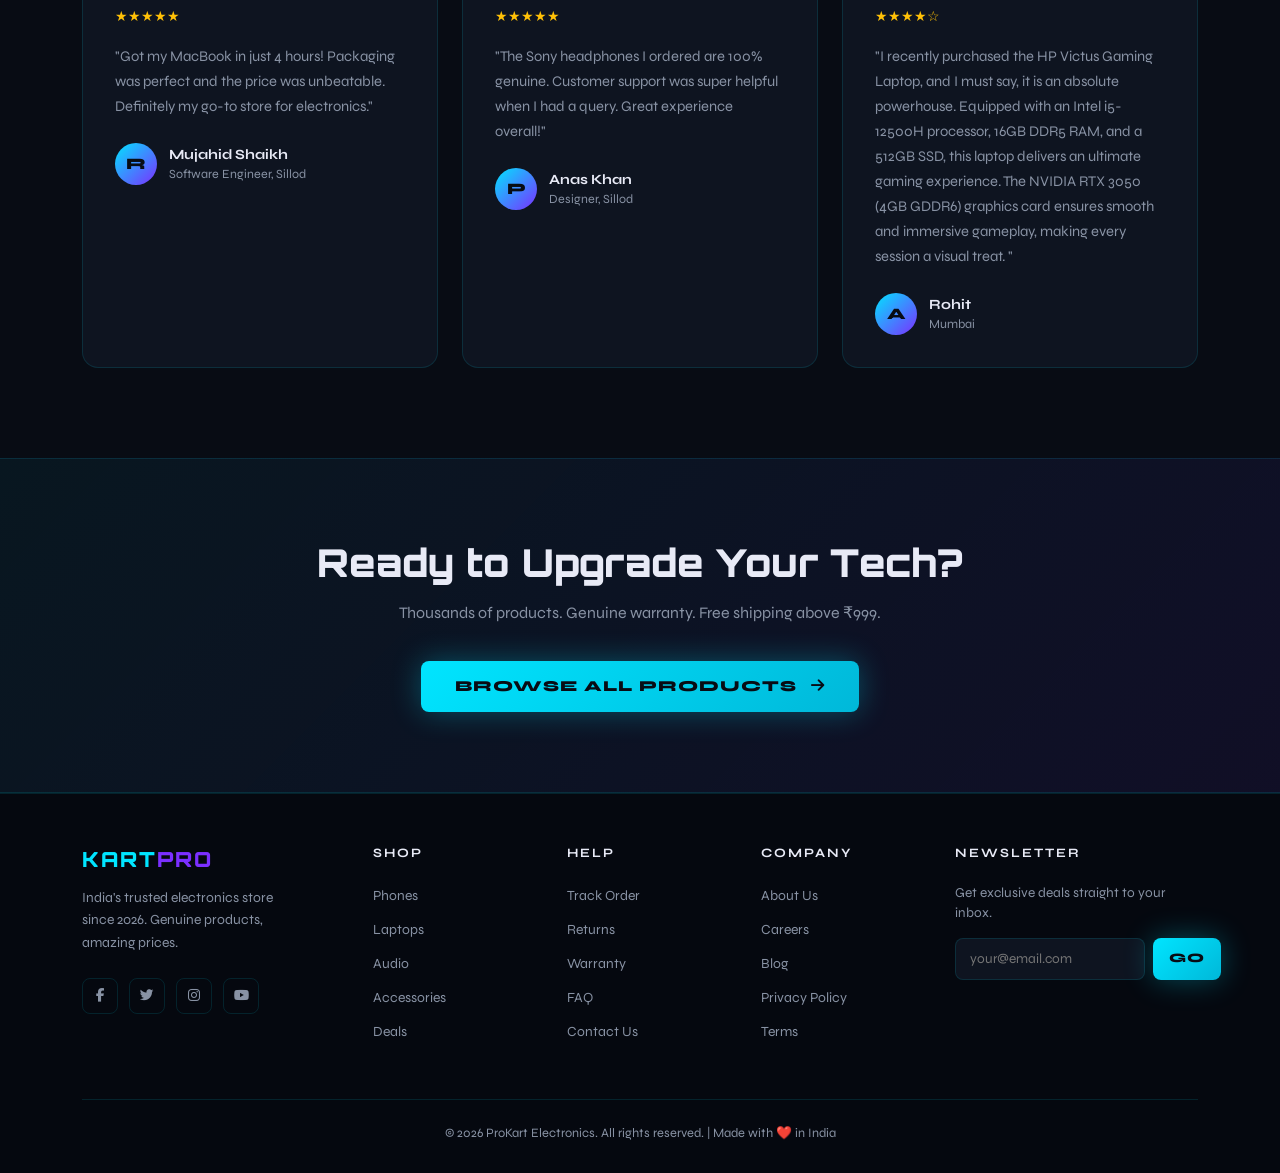
==== commit 2d603579: "feat: major UX upgrade - sort, quick-view, skeleton loaders, cart qty controls, password toggle, ord" ====
--- a/index.html
+++ b/index.html
@@ -1,1144 +1,1461 @@
-<!DOCTYPE html>
-<html lang="en">
-<head>
-<meta charset="UTF-8">
-<meta name="viewport" content="width=device-width, initial-scale=1.0">
-<meta http-equiv="X-UA-Compatible" content="ie=edge">
-<meta name="Description" content="ProKart - Premium Electronics Store" />
-<title>ProKart - Electronics Store</title>
-
-<!-- Bootstrap CDN -->
-<link href="https://cdn.jsdelivr.net/npm/bootstrap@5.0.1/dist/css/bootstrap.min.css" rel="stylesheet">
-<link rel="stylesheet" href="https://cdnjs.cloudflare.com/ajax/libs/font-awesome/6.5.0/css/all.min.css">
-<link href="https://fonts.googleapis.com/css2?family=Orbitron:wght@400;700;900&family=Syne:wght@400;500;600;700&display=swap" rel="stylesheet">
-
-<style>
-  .product-image {
-  width: 100%; height: 100%; object-fit: cover; border-radius: 8px;
-}
-.product-card:hover .product-image { transform: scale(1.05); }
-  :root {
-    --bg-dark: #080c14;
-    --bg-card: #0e1420;
-    --bg-card2: #111827;
-    --accent: #00e5ff;
-    --accent2: #7b2fff;
-    --text: #e8eaf6;
-    --text-muted: #8892a4;
-    --border: rgba(0,229,255,0.12);
-    --glow: 0 0 24px rgba(0,229,255,0.18);
-  }
-
-  * { margin: 0; padding: 0; box-sizing: border-box; }
-
-  body {
-    background: var(--bg-dark);
-    color: var(--text);
-    font-family: 'Syne', sans-serif;
-    overflow-x: hidden;
-  }
-
-  /* ── SCROLLBAR ── */
-  ::-webkit-scrollbar { width: 6px; }
-  ::-webkit-scrollbar-track { background: var(--bg-dark); }
-  ::-webkit-scrollbar-thumb { background: var(--accent); border-radius: 3px; }
-
-  /* ── NAVBAR ── */
-  .navbar {
-    background: rgba(8,12,20,0.92);
-    backdrop-filter: blur(16px);
-    border-bottom: 1px solid var(--border);
-    padding: 14px 0;
-    position: sticky;
-    top: 0;
-    z-index: 1000;
-  }
-  .navbar-brand {
-    font-family: 'Orbitron', monospace;
-    font-weight: 900;
-    font-size: 1.5rem;
-    color: var(--accent) !important;
-    letter-spacing: 2px;
-    text-decoration: none;
-  }
-  .navbar-brand span { color: var(--accent2); }
-  .nav-link {
-    color: var(--text-muted) !important;
-    font-weight: 600;
-    font-size: 0.88rem;
-    letter-spacing: 1px;
-    text-transform: uppercase;
-    margin: 0 6px;
-    transition: color 0.2s;
-  }
-  .nav-link:hover, .nav-link.active { color: var(--accent) !important; }
-  .navbar-toggler { border-color: var(--accent); }
-  .navbar-toggler-icon { filter: invert(1); }
-
-  /* Cart icon in navbar */
-  .cart-btn {
-    background: transparent;
-    border: 1.5px solid var(--accent);
-    color: var(--accent);
-    border-radius: 8px;
-    padding: 7px 18px;
-    font-family: 'Syne', sans-serif;
-    font-weight: 700;
-    font-size: 0.85rem;
-    cursor: pointer;
-    transition: all 0.2s;
-    position: relative;
-  }
-  .cart-btn:hover { background: var(--accent); color: var(--bg-dark); }
-  .cart-count {
-    background: var(--accent2);
-    color: #fff;
-    border-radius: 50%;
-    width: 18px; height: 18px;
-    font-size: 0.7rem;
-    display: inline-flex;
-    align-items: center;
-    justify-content: center;
-    margin-left: 5px;
-    font-weight: 700;
-  }
-
-  /* ── HERO ── */
-  #home {
-    min-height: 92vh;
-    display: flex;
-    align-items: center;
-    background:
-      radial-gradient(ellipse 60% 60% at 70% 50%, rgba(123,47,255,0.13) 0%, transparent 70%),
-      radial-gradient(ellipse 50% 50% at 30% 60%, rgba(0,229,255,0.08) 0%, transparent 70%),
-      var(--bg-dark);
-    position: relative;
-    overflow: hidden;
-  }
-  #home::before {
-    content: '';
-    position: absolute;
-    inset: 0;
-    background: url("data:image/svg+xml,%3Csvg width='60' height='60' viewBox='0 0 60 60' xmlns='http://www.w3.org/2000/svg'%3E%3Cg fill='none' fill-rule='evenodd'%3E%3Cg fill='%2300e5ff' fill-opacity='0.03'%3E%3Cpath d='M36 34v-4h-2v4h-4v2h4v4h2v-4h4v-2h-4zm0-30V0h-2v4h-4v2h4v4h2V6h4V4h-4zM6 34v-4H4v4H0v2h4v4h2v-4h4v-2H6zM6 4V0H4v4H0v2h4v4h2V6h4V4H6z'/%3E%3C/g%3E%3C/g%3E%3C/svg%3E");
-    opacity: 0.5;
-  }
-  .hero-tag {
-    display: inline-block;
-    background: rgba(0,229,255,0.1);
-    border: 1px solid rgba(0,229,255,0.3);
-    color: var(--accent);
-    font-size: 0.75rem;
-    font-weight: 700;
-    letter-spacing: 3px;
-    text-transform: uppercase;
-    padding: 6px 16px;
-    border-radius: 4px;
-    margin-bottom: 24px;
-  }
-  .hero-title {
-    font-family: 'Orbitron', monospace;
-    font-weight: 900;
-    font-size: clamp(2.2rem, 5vw, 4.2rem);
-    line-height: 1.1;
-    margin-bottom: 20px;
-  }
-  .hero-title .highlight {
-    color: var(--accent);
-    text-shadow: 0 0 40px rgba(0,229,255,0.4);
-  }
-  .hero-sub {
-    color: var(--text-muted);
-    font-size: 1.05rem;
-    line-height: 1.7;
-    max-width: 500px;
-    margin-bottom: 36px;
-  }
-  .btn-primary-glow {
-    background: linear-gradient(135deg, var(--accent), #00b8d9);
-    color: var(--bg-dark);
-    border: none;
-    border-radius: 8px;
-    padding: 14px 34px;
-    font-family: 'Syne', sans-serif;
-    font-weight: 800;
-    font-size: 0.95rem;
-    letter-spacing: 1px;
-    cursor: pointer;
-    box-shadow: 0 0 30px rgba(0,229,255,0.3);
-    transition: all 0.25s;
-    text-transform: uppercase;
-  }
-  .btn-primary-glow:hover { transform: translateY(-2px); box-shadow: 0 0 50px rgba(0,229,255,0.5); }
-  .btn-outline-glow {
-    background: transparent;
-    color: var(--text);
-    border: 1.5px solid rgba(255,255,255,0.2);
-    border-radius: 8px;
-    padding: 13px 28px;
-    font-family: 'Syne', sans-serif;
-    font-weight: 700;
-    font-size: 0.95rem;
-    cursor: pointer;
-    transition: all 0.25s;
-    margin-left: 14px;
-    text-transform: uppercase;
-  }
-  .btn-outline-glow:hover { border-color: var(--accent); color: var(--accent); }
-
-  /* Floating hero device mockup */
-  .hero-device {
-    position: relative;
-    display: flex;
-    align-items: center;
-    justify-content: center;
-  }
-  .hero-device-ring {
-    width: 380px; height: 380px;
-    border-radius: 50%;
-    border: 1px solid rgba(0,229,255,0.15);
-    display: flex; align-items: center; justify-content: center;
-    animation: spin-slow 20s linear infinite;
-    position: relative;
-  }
-  .hero-device-ring::before {
-    content: '';
-    position: absolute;
-    width: 300px; height: 300px;
-    border-radius: 50%;
-    border: 1px dashed rgba(123,47,255,0.2);
-  }
-  .hero-device-icon {
-    .hero-logo {
-  width: 280px !important;
-  height: 280px !important;
-  object-fit: contain;
-  filter: drop-shadow(0 0 40px rgba(0,229,255,0.4));
-  animation: float 3s ease-in-out infinite;
-}
-    font-size: 9rem;
-    color: var(--accent);
-    filter: drop-shadow(0 0 40px rgba(0,229,255,0.4));
-    animation: float 3s ease-in-out infinite;
-  }
-  @keyframes spin-slow { to { transform: rotate(360deg); } }
-  @keyframes float {
-    0%, 100% { transform: translateY(0); }
-    50% { transform: translateY(-16px); }
-  }
-
-  /* ── STATS ── */
-  #counter { padding: 60px 0; border-top: 1px solid var(--border); border-bottom: 1px solid var(--border); }
-  .stat-box {
-    text-align: center;
-    padding: 20px;
-  }
-  .stat-num {
-    font-family: 'Orbitron', monospace;
-    font-size: 2.6rem;
-    font-weight: 900;
-    color: var(--accent);
-    line-height: 1;
-  }
-  .stat-label {
-    color: var(--text-muted);
-    font-size: 0.8rem;
-    letter-spacing: 2px;
-    text-transform: uppercase;
-    margin-top: 6px;
-  }
-  .stat-icon { font-size: 1.8rem; color: var(--accent2); margin-bottom: 10px; }
-
-  /* ── SECTION HEADER ── */
-  .section-header { text-align: center; margin-bottom: 56px; }
-  .section-tag {
-    display: inline-block;
-    color: var(--accent);
-    font-size: 0.75rem;
-    font-weight: 700;
-    letter-spacing: 4px;
-    text-transform: uppercase;
-    margin-bottom: 12px;
-  }
-  .section-title {
-    font-family: 'Orbitron', monospace;
-    font-weight: 700;
-    font-size: clamp(1.6rem, 3vw, 2.4rem);
-    line-height: 1.2;
-  }
-  .section-sub { color: var(--text-muted); font-size: 0.95rem; margin-top: 12px; max-width: 540px; margin-inline: auto; }
-
-  /* ── PRODUCT SECTION ── */
-  #products { padding: 90px 0; }
-
-  /* Category filter */
-  .category-filter {
-    display: flex;
-    gap: 10px;
-    flex-wrap: wrap;
-    justify-content: center;
-    margin-bottom: 50px;
-  }
-  .filter-btn {
-    background: transparent;
-    border: 1px solid var(--border);
-    color: var(--text-muted);
-    border-radius: 6px;
-    padding: 8px 20px;
-    font-family: 'Syne', sans-serif;
-    font-size: 0.82rem;
-    font-weight: 600;
-    letter-spacing: 1px;
-    cursor: pointer;
-    transition: all 0.2s;
-    text-transform: uppercase;
-  }
-  .filter-btn:hover, .filter-btn.active {
-    background: rgba(0,229,255,0.1);
-    border-color: var(--accent);
-    color: var(--accent);
-  }
-
-  /* Product Card */
-  .product-card {
-    background: var(--bg-card);
-    border: 1px solid var(--border);
-    border-radius: 16px;
-    overflow: hidden;
-    transition: all 0.3s;
-    height: 100%;
-    position: relative;
-  }
-  .product-card:hover {
-    transform: translateY(-6px);
-    border-color: rgba(0,229,255,0.35);
-    box-shadow: var(--glow);
-  }
-  .product-badge {
-    position: absolute;
-    top: 14px; left: 14px;
-    background: var(--accent2);
-    color: #fff;
-    font-size: 0.7rem;
-    font-weight: 700;
-    letter-spacing: 1px;
-    padding: 4px 10px;
-    border-radius: 4px;
-    text-transform: uppercase;
-    z-index: 2;
-  }
-  .product-badge.sale { background: #e53935; }
-  .product-img-wrap {
-    background: linear-gradient(135deg, #0a1020, #111827);
-    padding: 32px 24px;
-    display: flex;
-    align-items: center;
-    justify-content: center;
-    height: 200px;
-    position: relative;
-    overflow: hidden;
-  }
-  .product-img-wrap::after {
-    content: '';
-    position: absolute;
-    bottom: 0; left: 0; right: 0;
-    height: 1px;
-    background: linear-gradient(90deg, transparent, var(--accent), transparent);
-  }
-  .product-emoji {
-    font-size: 5rem;
-    filter: drop-shadow(0 0 20px rgba(0,229,255,0.3));
-    transition: transform 0.3s;
-  }
-  .product-card:hover .product-emoji { transform: scale(1.08); }
-  .product-info { padding: 22px; }
-  .product-category {
-    font-size: 0.72rem;
-    color: var(--accent);
-    font-weight: 700;
-    letter-spacing: 2px;
-    text-transform: uppercase;
-    margin-bottom: 8px;
-  }
-  .product-name {
-    font-family: 'Orbitron', monospace;
-    font-size: 0.95rem;
-    font-weight: 700;
-    margin-bottom: 6px;
-    line-height: 1.3;
-  }
-  .product-rating { color: #ffc107; font-size: 0.8rem; margin-bottom: 12px; }
-  .product-rating span { color: var(--text-muted); margin-left: 6px; font-size: 0.75rem; }
-  .product-price {
-    display: flex;
-    align-items: center;
-    gap: 10px;
-    margin-bottom: 18px;
-  }
-  .price-new {
-    font-family: 'Orbitron', monospace;
-    font-size: 1.2rem;
-    font-weight: 700;
-    color: var(--accent);
-  }
-  .price-old {
-    font-size: 0.85rem;
-    color: var(--text-muted);
-    text-decoration: line-through;
-  }
-  .btn-cart {
-    width: 100%;
-    background: linear-gradient(135deg, rgba(0,229,255,0.1), rgba(123,47,255,0.1));
-    border: 1px solid rgba(0,229,255,0.3);
-    color: var(--accent);
-    border-radius: 8px;
-    padding: 11px;
-    font-family: 'Syne', sans-serif;
-    font-weight: 700;
-    font-size: 0.85rem;
-    letter-spacing: 1px;
-    cursor: pointer;
-    transition: all 0.2s;
-    text-transform: uppercase;
-  }
-  .btn-cart:hover {
-    background: linear-gradient(135deg, rgba(0,229,255,0.2), rgba(123,47,255,0.2));
-    border-color: var(--accent);
-    box-shadow: 0 0 20px rgba(0,229,255,0.15);
-  }
-  .btn-cart.added {
-    background: linear-gradient(135deg, rgba(0,229,255,0.25), rgba(123,47,255,0.25));
-    color: #fff;
-  }
-
-  /* ── ABOUT ── */
-  #about { padding: 90px 0; background: linear-gradient(180deg, var(--bg-dark) 0%, #090d16 100%); }
-  .about-feature {
-    display: flex;
-    align-items: flex-start;
-    gap: 16px;
-    margin-bottom: 24px;
-  }
-  .about-icon {
-    width: 44px; height: 44px;
-    border-radius: 10px;
-    background: rgba(0,229,255,0.08);
-    border: 1px solid rgba(0,229,255,0.2);
-    display: flex; align-items: center; justify-content: center;
-    color: var(--accent);
-    font-size: 1.1rem;
-    flex-shrink: 0;
-  }
-  .about-feature h6 { font-weight: 700; margin-bottom: 4px; font-size: 0.9rem; }
-  .about-feature p { color: var(--text-muted); font-size: 0.85rem; margin: 0; line-height: 1.5; }
-
-  /* Decorative about box */
-  .about-visual {
-    background: var(--bg-card);
-    border: 1px solid var(--border);
-    border-radius: 20px;
-    padding: 40px;
-    position: relative;
-    overflow: hidden;
-    display: flex;
-    align-items: center;
-    justify-content: center;
-    min-height: 360px;
-    flex-direction: column;
-    gap: 16px;
-  }
-  .about-visual::before {
-    content: '';
-    position: absolute;
-    top: -80px; right: -80px;
-    width: 200px; height: 200px;
-    border-radius: 50%;
-    background: radial-gradient(circle, rgba(0,229,255,0.08), transparent 70%);
-  }
-  .about-big-icon { font-size: 7rem; color: var(--accent2); filter: drop-shadow(0 0 30px rgba(123,47,255,0.4)); }
-  .about-visual-label {
-    font-family: 'Orbitron', monospace;
-    font-size: 0.8rem;
-    color: var(--text-muted);
-    letter-spacing: 3px;
-    text-transform: uppercase;
-  }
-
-  /* ── TESTIMONIALS ── */
-  #testimonial { padding: 90px 0; }
-  .testimonial-card {
-    background: var(--bg-card);
-    border: 1px solid var(--border);
-    border-radius: 16px;
-    padding: 32px;
-    height: 100%;
-    transition: border-color 0.3s;
-  }
-  .testimonial-card:hover { border-color: rgba(0,229,255,0.3); }
-  .testimonial-stars { color: #ffc107; font-size: 0.9rem; margin-bottom: 16px; }
-  .testimonial-text { color: var(--text-muted); font-size: 0.92rem; line-height: 1.7; margin-bottom: 24px; }
-  .testimonial-author { display: flex; align-items: center; gap: 12px; }
-  .author-avatar {
-    width: 42px; height: 42px;
-    border-radius: 50%;
-    background: linear-gradient(135deg, var(--accent), var(--accent2));
-    display: flex; align-items: center; justify-content: center;
-    font-weight: 800; font-size: 1rem; color: var(--bg-dark);
-    flex-shrink: 0;
-  }
-  .author-name { font-weight: 700; font-size: 0.88rem; }
-  .author-role { color: var(--text-muted); font-size: 0.78rem; }
-
-  /* ── CTA BANNER ── */
-  #cta {
-    padding: 80px 0;
-    background: linear-gradient(135deg, rgba(0,229,255,0.05), rgba(123,47,255,0.08));
-    border-top: 1px solid var(--border);
-    border-bottom: 1px solid var(--border);
-    text-align: center;
-  }
-  .cta-title {
-    font-family: 'Orbitron', monospace;
-    font-size: clamp(1.6rem, 3vw, 2.6rem);
-    font-weight: 900;
-    margin-bottom: 16px;
-  }
-  .cta-sub { color: var(--text-muted); margin-bottom: 36px; font-size: 1rem; }
-
-  /* ── FOOTER ── */
-  footer {
-    background: #05080f;
-    border-top: 1px solid var(--border);
-    padding: 50px 0 30px;
-  }
-  .footer-brand {
-    font-family: 'Orbitron', monospace;
-    font-weight: 900;
-    font-size: 1.3rem;
-    color: var(--accent);
-    letter-spacing: 2px;
-    margin-bottom: 12px;
-  }
-  .footer-brand span { color: var(--accent2); }
-  .footer-desc { color: var(--text-muted); font-size: 0.87rem; line-height: 1.6; max-width: 220px; }
-  .footer-links { list-style: none; padding: 0; }
-  .footer-links li { margin-bottom: 10px; }
-  .footer-links a { color: var(--text-muted); text-decoration: none; font-size: 0.87rem; transition: color 0.2s; }
-  .footer-links a:hover { color: var(--accent); }
-  .footer-heading { font-weight: 700; font-size: 0.8rem; letter-spacing: 2px; text-transform: uppercase; color: var(--text); margin-bottom: 20px; }
-  .footer-social a {
-    display: inline-flex; align-items: center; justify-content: center;
-    width: 36px; height: 36px;
-    border-radius: 8px;
-    border: 1px solid var(--border);
-    color: var(--text-muted);
-    font-size: 0.85rem;
-    margin-right: 8px;
-    transition: all 0.2s;
-    text-decoration: none;
-  }
-  .footer-social a:hover { border-color: var(--accent); color: var(--accent); }
-  .footer-bottom {
-    border-top: 1px solid var(--border);
-    margin-top: 40px;
-    padding-top: 24px;
-    text-align: center;
-    color: var(--text-muted);
-    font-size: 0.8rem;
-  }
-
-  /* ── CART SIDEBAR ── */
-  .cart-overlay {
-    position: fixed; inset: 0;
-    background: rgba(0,0,0,0.6);
-    z-index: 2000;
-    opacity: 0; pointer-events: none;
-    transition: opacity 0.3s;
-  }
-  .cart-overlay.open { opacity: 1; pointer-events: all; }
-  .cart-sidebar {
-    position: fixed; top: 0; right: -420px; bottom: 0;
-    width: 400px;
-    background: var(--bg-card2);
-    border-left: 1px solid var(--border);
-    z-index: 2001;
-    display: flex; flex-direction: column;
-    transition: right 0.35s cubic-bezier(0.4,0,0.2,1);
-    padding: 28px;
-  }
-  .cart-sidebar.open { right: 0; }
-  .cart-sidebar-header {
-    display: flex; justify-content: space-between; align-items: center;
-    margin-bottom: 28px;
-  }
-  .cart-title {
-    font-family: 'Orbitron', monospace;
-    font-size: 1.1rem;
-    font-weight: 700;
-  }
-  .cart-close {
-    background: transparent; border: none;
-    color: var(--text-muted); font-size: 1.4rem; cursor: pointer;
-    transition: color 0.2s;
-  }
-  .cart-close:hover { color: var(--accent); }
-  .cart-items { flex: 1; overflow-y: auto; }
-  .cart-item {
-    display: flex; align-items: center; gap: 14px;
-    background: var(--bg-card);
-    border: 1px solid var(--border);
-    border-radius: 12px;
-    padding: 14px;
-    margin-bottom: 12px;
-  }
-  .cart-item-emoji { font-size: 2.2rem; }
-  .cart-item-info { flex: 1; }
-  .cart-item-name { font-weight: 700; font-size: 0.88rem; margin-bottom: 4px; }
-  .cart-item-price { color: var(--accent); font-family: 'Orbitron', monospace; font-size: 0.85rem; font-weight: 700; }
-  .cart-item-remove { background: none; border: none; color: var(--text-muted); cursor: pointer; font-size: 1rem; transition: color 0.2s; }
-  .cart-item-remove:hover { color: #e53935; }
-  .cart-footer { margin-top: 20px; border-top: 1px solid var(--border); padding-top: 20px; }
-  .cart-total { display: flex; justify-content: space-between; align-items: center; margin-bottom: 16px; }
-  .cart-total-label { font-weight: 600; color: var(--text-muted); font-size: 0.9rem; }
-  .cart-total-price { font-family: 'Orbitron', monospace; font-size: 1.2rem; font-weight: 700; color: var(--accent); }
-  .btn-checkout {
-    width: 100%; background: linear-gradient(135deg, var(--accent), #00b8d9);
-    border: none; border-radius: 10px; padding: 14px;
-    color: var(--bg-dark); font-family: 'Syne', sans-serif;
-    font-weight: 800; font-size: 0.95rem; letter-spacing: 1px;
-    cursor: pointer; text-transform: uppercase;
-    box-shadow: 0 0 24px rgba(0,229,255,0.25); transition: all 0.2s;
-  }
-  .btn-checkout:hover { transform: translateY(-2px); box-shadow: 0 0 40px rgba(0,229,255,0.4); }
-  .cart-empty { text-align: center; color: var(--text-muted); padding: 60px 20px; font-size: 0.95rem; }
-  .cart-empty i { font-size: 3rem; color: var(--border); display: block; margin-bottom: 16px; }
-
-  /* Toast */
-  .toast-msg {
-    position: fixed; bottom: 28px; left: 50%; transform: translateX(-50%) translateY(80px);
-    background: rgba(0,229,255,0.12);
-    border: 1px solid rgba(0,229,255,0.3);
-    color: var(--accent);
-    padding: 12px 26px; border-radius: 8px;
-    font-weight: 700; font-size: 0.85rem;
-    z-index: 9999; transition: transform 0.35s; pointer-events: none;
-    backdrop-filter: blur(10px);
-  }
-  .toast-msg.show { transform: translateX(-50%) translateY(0); }
-
-  /* ── USER AUTH PILL ── */
-  .user-pill {
-    display: flex;
-    align-items: center;
-    gap: 8px;
-    background: rgba(0,229,255,0.08);
-    border: 1.5px solid rgba(0,229,255,0.25);
-    border-radius: 8px;
-    padding: 7px 14px;
-    cursor: pointer;
-    position: relative;
-    transition: all 0.2s;
-    font-family: 'Syne', sans-serif;
-  }
-  .user-pill:hover { background: rgba(0,229,255,0.15); border-color: var(--accent); }
-  .user-avatar-mini {
-    width: 28px; height: 28px;
-    border-radius: 50%;
-    background: linear-gradient(135deg, var(--accent), var(--accent2));
-    display: flex; align-items: center; justify-content: center;
-    font-weight: 800; font-size: 0.78rem; color: var(--bg-dark);
-    flex-shrink: 0;
-  }
-  .user-name-label {
-    font-size: 0.85rem; font-weight: 700; color: var(--accent);
-    max-width: 100px; overflow: hidden; text-overflow: ellipsis; white-space: nowrap;
-  }
-  .user-dropdown {
-    position: absolute; top: calc(100% + 10px); right: 0;
-    background: var(--bg-card2);
-    border: 1px solid var(--border);
-    border-radius: 10px;
-    min-width: 160px;
-    padding: 8px;
-    display: none;
-    z-index: 9999;
-    box-shadow: 0 8px 32px rgba(0,0,0,0.5);
-    backdrop-filter: blur(10px);
-  }
-  .user-pill.open .user-dropdown { display: block; }
-  .dropdown-item-custom {
-    display: flex; align-items: center; gap: 8px;
-    padding: 9px 12px; border-radius: 7px;
-    color: var(--text-muted); font-size: 0.83rem; font-weight: 600;
-    cursor: pointer; transition: all 0.2s;
-    border: none; background: none; width: 100%; text-align: left;
-    font-family: 'Syne', sans-serif;
-  }
-  .dropdown-item-custom:hover { background: rgba(0,229,255,0.08); color: var(--accent); }
-  .dropdown-item-custom.logout-btn { color: #ef5350; }
-  .dropdown-item-custom.logout-btn:hover { background: rgba(229,57,53,0.08); color: #ef5350; }
-
-  /* Responsive */
-  @media (max-width: 768px) {
-    .cart-sidebar { width: 100%; right: -100%; }
-    .hero-device-ring { width: 260px; height: 260px; }
-    .hero-device-icon { font-size: 6rem; }
-  }
-
-  /* wrapper spacing */
-  .wrapper { padding: 90px 0; }
-</style>
-</head>
-<body>
-
-<!-- ─── CART OVERLAY + SIDEBAR ─── -->
-<div class="cart-overlay" id="cartOverlay" onclick="toggleCart()"></div>
-<div class="cart-sidebar" id="cartSidebar">
-  <div class="cart-sidebar-header">
-    <div class="cart-title"><i class="fas fa-shopping-cart me-2" style="color:var(--accent)"></i>Your Cart</div>
-    <button class="cart-close" onclick="toggleCart()"><i class="fas fa-times"></i></button>
-  </div>
-  <div class="cart-items" id="cartItems">
-    <div class="cart-empty"><i class="fas fa-shopping-cart"></i>Your cart is empty</div>
-  </div>
-  <div class="cart-footer" id="cartFooter" style="display:none">
-    <div class="cart-total">
-      <span class="cart-total-label">Total</span>
-      <span class="cart-total-price" id="cartTotal">₹0</span>
-    </div>
-    <button class="btn-checkout" onclick="checkout()">Proceed to Checkout <i class="fas fa-arrow-right ms-2"></i></button>
-  </div>
-</div>
-
-<!-- ─── HEADER / NAVBAR ─── -->
-<header>
-  <nav class="navbar navbar-expand-lg">
-    <div class="container">
-      <a class="navbar-brand" href="#">KART<span>PRO</span></a>
-      <button class="navbar-toggler" type="button" data-bs-toggle="collapse" data-bs-target="#navbarNav">
-        <i class="fas fa-bars" style="color:var(--accent)"></i>
-      </button>
-    <div class="collapse navbar-collapse" id="navbarNav">
-        <ul class="navbar-nav ms-auto mb-2 mb-lg-0 align-items-lg-center">
-          <li class="nav-item"><a class="nav-link active" href="#home">Home</a></li>
-          <li class="nav-item"><a class="nav-link" href="#products">Products</a></li>
-          <li class="nav-item"><a class="nav-link" href="#about">About</a></li>
-          <li class="nav-item"><a class="nav-link" href="#testimonial">Reviews</a></li>
-          <li class="nav-item"><a class="nav-link" href="orders.html">
-            <i class="fas fa-box me-1"></i> Orders</a>
-          </li>
-          <li class="nav-item ms-lg-3">
-            <button class="cart-btn" onclick="toggleCart()">
-              <i class="fas fa-shopping-cart"></i>
-              Cart <span class="cart-count" id="cartCount">0</span>
-            </button>
-          </li>
-          <li class="nav-item ms-lg-2" id="authNavItem">
-            <span id="authNav"></span>
-          </li>
-        </ul>
-      </div>
-    </div>
-  </nav>
-</header>
-<!-- ─── HERO ─── -->
-<section id="home">
-  <div class="container" style="position:relative;z-index:1">
-    <div class="row align-items-center" style="min-height:88vh">
-      <div class="col-lg-6 mb-5 mb-lg-0">
-        <div class="hero-tag">⚡ New Arrivals 2026</div>
-        <h1 class="hero-title">
-          Next-Gen <span class="highlight">Electronics</span><br>At Your Fingertips
-        </h1>
-        <p class="hero-sub">
-          Discover the latest smartphones, laptops, audio gear, and more — 
-          all at unbeatable prices with fast delivery across India.
-        </p>
-        <button class="btn-primary-glow" onclick="document.getElementById('products').scrollIntoView({behavior:'smooth'})">
-          Shop Now <i class="fas fa-arrow-right ms-2"></i>
-        </button>
-        <button class="btn-outline-glow" onclick="document.getElementById('about').scrollIntoView({behavior:'smooth'})">
-          Learn More
-        </button>
-      </div>
-      <div class="col-lg-6">
-        <div class="hero-device">
-          <div class="hero-device-ring">
-        <img src="https://i.ibb.co/fz12S75T/mainlogo.png" alt="ProKart Logo" style="width:550px; height:auto; filter:drop-shadow(0 0 40px rgba(0,229,255,0.6));" />
-          </div>
-        </div>
-      </div>
-    </div>
-  </div>
-</section>
-
-<!-- ─── STATS ─── -->
-<section id="counter">
-  <div class="container">
-    <div class="row text-center">
-      <div class="col-6 col-md-3">
-        <div class="stat-box">
-          <div class="stat-icon"><i class="fas fa-box-open"></i></div>
-          <div class="stat-num" id="count1">0</div>
-          <div class="stat-label">Products</div>
-        </div>
-      </div>
-      <div class="col-6 col-md-3">
-        <div class="stat-box">
-          <div class="stat-icon"><i class="fas fa-users"></i></div>
-          <div class="stat-num" id="count2">0</div>
-          <div class="stat-label">Happy Customers</div>
-        </div>
-      </div>
-      <div class="col-6 col-md-3">
-        <div class="stat-box">
-          <div class="stat-icon"><i class="fas fa-truck"></i></div>
-          <div class="stat-num" id="count3">0</div>
-          <div class="stat-label">Orders Delivered</div>
-        </div>
-      </div>
-      <div class="col-6 col-md-3">
-        <div class="stat-box">
-          <div class="stat-icon"><i class="fas fa-star"></i></div>
-          <div class="stat-num" id="count4">0</div>
-          <div class="stat-label">5-Star Reviews</div>
-        </div>
-      </div>
-    </div>
-  </div>
-</section>
-
-<!-- ─── PRODUCTS ─── -->
-<!-- Search Bar -->
-<div class="search-wrap" style="max-width:600px;margin:0 auto 32px;">
-  <div style="display:flex;gap:12px;align-items:center;">
-    <div style="position:relative;flex:1;">
-      <i class="fas fa-search" style="position:absolute;left:14px;top:50%;transform:translateY(-50%);color:var(--text-muted);"></i>
-      <input type="text" id="searchInput" placeholder="Search products..." 
-        style="width:100%;background:var(--bg-card);border:1px solid var(--border);border-radius:10px;padding:11px 14px 11px 40px;color:var(--text);font-family:'Syne',sans-serif;font-size:0.9rem;outline:none;"
-        oninput="searchProducts()">
-    </div>
-    <select id="minPrice" onchange="searchProducts()" style="background:var(--bg-card);border:1px solid var(--border);border-radius:10px;padding:11px 14px;color:var(--text);font-family:'Syne',sans-serif;font-size:0.85rem;outline:none;">
-      <option value="0">Min ₹0</option>
-      <option value="1000">₹1,000</option>
-      <option value="5000">₹5,000</option>
-      <option value="10000">₹10,000</option>
-      <option value="25000">₹25,000</option>
-      <option value="50000">₹50,000</option>
-    </select>
-    <select id="maxPrice" onchange="searchProducts()" style="background:var(--bg-card);border:1px solid var(--border);border-radius:10px;padding:11px 14px;color:var(--text);font-family:'Syne',sans-serif;font-size:0.85rem;outline:none;">
-      <option value="999999">Max Any</option>
-      <option value="5000">₹5,000</option>
-      <option value="10000">₹10,000</option>
-      <option value="25000">₹25,000</option>
-      <option value="50000">₹50,000</option>
-      <option value="100000">₹1,00,000</option>
-    </select>
-  </div>
-</div>
-<section id="products" class="wrapper">
-  <div class="container">
-    <div class="section-header">
-      <div class="section-tag">Our Catalogue</div>
-      <h2 class="section-title">Featured Products</h2>
-      <p class="section-sub">Top-rated electronics handpicked by our experts. Genuine products, best prices.</p>
-    </div>
-
-    <!-- Category Filter -->
-    <div class="category-filter">
-      <button class="filter-btn active" onclick="filterProducts('all', this)">All</button>
-      <button class="filter-btn" onclick="filterProducts('phones', this)">📱 Phones</button>
-      <button class="filter-btn" onclick="filterProducts('laptops', this)">💻 Laptops</button>
-      <button class="filter-btn" onclick="filterProducts('audio', this)">🎧 Audio</button>
-      <button class="filter-btn" onclick="filterProducts('accessories', this)">⌚ Accessories</button>
-    </div>
-
-    <div class="row g-4" id="productGrid">
-  <!-- Products injected by JS -->
-</div>
-
-<div class="text-center mt-5" id="viewMoreBtn">
-  <button class="btn-primary-glow" onclick="loadMore()">
-    View More <i class="fas fa-arrow-down ms-2"></i>
-  </button>
-</div>
-</section>
-<!-- ABOUT -->
-<section id="about">
-  <div class="container">
-    <div class="row align-items-center g-5">
-      <div class="col-lg-5">
-        <div class="about-visual">
-          <div class="about-big-icon">🛍️</div>
-          <div class="about-visual-label">Trusted Since 2026</div>
-        </div>
-      </div>
-      <div class="col-lg-7 ps-lg-5">
-        <div class="section-tag">Why Choose Us</div>
-        <h2 class="section-title text-start mb-4">India's Most Trusted Electronics Destination</h2>
-        <p style="color:var(--text-muted);line-height:1.8;margin-bottom:32px;">
-          ProKart brings you the latest gadgets with genuine warranty, easy returns, and lightning-fast delivery.
-        </p>
-        <div class="about-feature">
-          <div class="about-icon"><i class="fas fa-shield-alt"></i></div>
-          <div>
-            <h6>100% Genuine Products</h6>
-            <p>Every item sold with official brand warranty.</p>
-          </div>
-        </div>
-        <div class="about-feature">
-          <div class="about-icon"><i class="fas fa-undo"></i></div>
-          <div>
-            <h6>Easy 7-Day Returns</h6>
-            <p>Not happy? Return it within 7 days, no questions asked.</p>
-          </div>
-        </div>
-        <div class="about-feature">
-          <div class="about-icon"><i class="fas fa-bolt"></i></div>
-          <div>
-            <h6>Same-Day Delivery</h6>
-            <p>Order before 2 PM and receive your product the same day.</p>
-          </div>
-        </div>
-      </div>
-    </div>
-
-    <!-- TEAM SECTION -->
-    <div class="row mt-5 pt-5" style="border-top: 1px solid var(--border);">
-      <div class="col-12 text-center mb-5">
-        <div class="section-tag">Meet The Team</div>
-        <h2 class="section-title">The Developers Behind ProKart</h2>
-      </div>
-      <div class="col-md-6 mb-4">
-        <div style="background:var(--bg-card);border:1px solid var(--border);border-radius:16px;padding:32px;height:100%;">
-          <div style="font-size:3rem;margin-bottom:16px;">👨‍💻</div>
-          <h5 style="font-family:'Orbitron',monospace;font-size:1rem;color:var(--accent);margin-bottom:4px;">Shaikh Mujahid</h5>
-          <p style="color:var(--text-muted);font-size:0.78rem;letter-spacing:2px;text-transform:uppercase;margin-bottom:16px;">Lead Developer</p>
-          <p style="color:var(--text-muted);font-size:0.88rem;line-height:1.7;">
-            BCA 3rd Year student at Vidyadhan College, Aurangabad. Passionate about building real-world web applications and aspiring Software Engineer. Built ProKart from scratch using FastAPI, HTML/CSS/JS, and Python — turning ideas into working products.
-          </p>
-          <div style="margin-top:16px;display:flex;gap:8px;flex-wrap:wrap;">
-            <span style="background:rgba(0,229,255,0.1);border:1px solid rgba(0,229,255,0.2);color:var(--accent);padding:4px 10px;border-radius:4px;font-size:0.72rem;">FastAPI</span>
-            <span style="background:rgba(0,229,255,0.1);border:1px solid rgba(0,229,255,0.2);color:var(--accent);padding:4px 10px;border-radius:4px;font-size:0.72rem;">Python</span>
-            <span style="background:rgba(0,229,255,0.1);border:1px solid rgba(0,229,255,0.2);color:var(--accent);padding:4px 10px;border-radius:4px;font-size:0.72rem;">JavaScript</span>
-            <span style="background:rgba(0,229,255,0.1);border:1px solid rgba(0,229,255,0.2);color:var(--accent);padding:4px 10px;border-radius:4px;font-size:0.72rem;">Web Scraping</span>
-          </div>
-        </div>
-      </div>
-      <div class="col-md-6 mb-4">
-        <div style="background:var(--bg-card);border:1px solid var(--border);border-radius:16px;padding:32px;height:100%;">
-          <div style="font-size:3rem;margin-bottom:16px;">👨‍💻</div>
-          <h5 style="font-family:'Orbitron',monospace;font-size:1rem;color:var(--accent2);margin-bottom:4px;">Pathan Anas Khan</h5>
-          <p style="color:var(--text-muted);font-size:0.78rem;letter-spacing:2px;text-transform:uppercase;margin-bottom:16px;">Co-Developer</p>
-          <p style="color:var(--text-muted);font-size:0.88rem;line-height:1.7;">
-            BCA 3rd Year student at Vidyadhan College, Aurangabad. Aspiring Software Engineer with a keen interest in technology and web development. Co-developed ProKart, contributing to the project's design, testing, and overall development process.
-          </p>
-          <div style="margin-top:16px;display:flex;gap:8px;flex-wrap:wrap;">
-            <span style="background:rgba(123,47,255,0.1);border:1px solid rgba(123,47,255,0.2);color:var(--accent2);padding:4px 10px;border-radius:4px;font-size:0.72rem;">HTML/CSS</span>
-            <span style="background:rgba(123,47,255,0.1);border:1px solid rgba(123,47,255,0.2);color:var(--accent2);padding:4px 10px;border-radius:4px;font-size:0.72rem;">JavaScript</span>
-            <span style="background:rgba(123,47,255,0.1);border:1px solid rgba(123,47,255,0.2);color:var(--accent2);padding:4px 10px;border-radius:4px;font-size:0.72rem;">Testing</span>
-          </div>
-        </div>
-      </div>
-    </div>
-  </div>
-</section>
-
-<!-- ─── TESTIMONIALS ─── -->
-<section id="testimonial" class="wrapper">
-  <div class="container">
-    <div class="section-header">
-      <div class="section-tag">Reviews</div>
-      <h2 class="section-title">What Our Customers Say</h2>
-      <p class="section-sub">Over 50,000 happy customers across India trust ProKart.</p>
-    </div>
-    <div class="row g-4">
-      <div class="col-md-4">
-        <div class="testimonial-card">
-          <div class="testimonial-stars">★★★★★</div>
-          <p class="testimonial-text">"Got my MacBook in just 4 hours! Packaging was perfect and the price was unbeatable. Definitely my go-to store for electronics."</p>
-          <div class="testimonial-author">
-            <div class="author-avatar">R</div>
-            <div>
-              <div class="author-name">Mujahid Shaikh</div>
-              <div class="author-role">Software Engineer, Sillod</div>
-            </div>
-          </div>
-        </div>
-      </div>
-      <div class="col-md-4">
-        <div class="testimonial-card">
-          <div class="testimonial-stars">★★★★★</div>
-          <p class="testimonial-text">"The Sony headphones I ordered are 100% genuine. Customer support was super helpful when I had a query. Great experience overall!"</p>
-          <div class="testimonial-author">
-            <div class="author-avatar">P</div>
-            <div>
-              <div class="author-name">Anas Khan</div>
-              <div class="author-role">Designer, Sillod</div>
-            </div>
-          </div>
-        </div>
-      </div>
-       <div class="col-md-4">
-        <div class="testimonial-card">
-          <div class="testimonial-stars">★★★★☆</div>
-          <p class="testimonial-text">"I recently purchased the HP Victus Gaming Laptop, and I must say, it is an absolute powerhouse. Equipped with an Intel i5-12500H processor, 16GB DDR5 RAM, and a 512GB SSD, this laptop delivers an ultimate gaming experience. The NVIDIA RTX 3050 (4GB GDDR6) graphics card ensures smooth and immersive gameplay, making every session a visual treat.
-"</p>
-          <div class="testimonial-author">
-            <div class="author-avatar">A</div>
-            <div>
-              <div class="author-name">Rohit</div>
-              <div class="author-role">Mumbai</div>
-            </div>
-          </div>
-        </div>
-      </div>
-    </div>
-  </div>
-</section>
-
-<!-- ─── CTA BANNER ─── -->
-<section id="cta">
-  <div class="container">
-    <h2 class="cta-title">Ready to Upgrade Your Tech?</h2>
-    <p class="cta-sub">Thousands of products. Genuine warranty. Free shipping above ₹999.</p>
-    <button class="btn-primary-glow" onclick="document.getElementById('products').scrollIntoView({behavior:'smooth'})">
-      Browse All Products <i class="fas fa-arrow-right ms-2"></i>
-    </button>
-  </div>
-</section>
-
-<!-- ─── FOOTER ─── -->
-<footer id="footer">
-  <div class="container">
-    <div class="row g-5">
-      <div class="col-lg-3 col-md-6">
-        <div class="footer-brand">KART<span>PRO</span></div>
-        <p class="footer-desc">India's trusted electronics store since 2026. Genuine products, amazing prices.</p>
-        <div class="footer-social mt-4">
-          <a href="#"><i class="fab fa-facebook-f"></i></a>
-          <a href="#"><i class="fab fa-twitter"></i></a>
-          <a href=""><i class="fab fa-instagram"></i></a>
-          <a href="#"><i class="fab fa-youtube"></i></a>
-        </div>
-      </div>
-      <div class="col-lg-2 col-md-6">
-        <div class="footer-heading">Shop</div>
-        <ul class="footer-links">
-          <li><a href="#">Phones</a></li>
-          <li><a href="#">Laptops</a></li>
-          <li><a href="#">Audio</a></li>
-          <li><a href="#">Accessories</a></li>
-          <li><a href="#">Deals</a></li>
-        </ul>
-      </div>
-      <div class="col-lg-2 col-md-6">
-        <div class="footer-heading">Help</div>
-        <ul class="footer-links">
-          <li><a href="#">Track Order</a></li>
-          <li><a href="#">Returns</a></li>
-          <li><a href="#">Warranty</a></li>
-          <li><a href="#">FAQ</a></li>
-          <li><a href="#">Contact Us</a></li>
-        </ul>
-      </div>
-      <div class="col-lg-2 col-md-6">
-        <div class="footer-heading">Company</div>
-        <ul class="footer-links">
-          <li><a href="#">About Us</a></li>
-          <li><a href="#">Careers</a></li>
-          <li><a href="#">Blog</a></li>
-          <li><a href="#">Privacy Policy</a></li>
-          <li><a href="#">Terms</a></li>
-        </ul>
-      </div>
-      <div class="col-lg-3 col-md-6">
-        <div class="footer-heading">Newsletter</div>
-        <p style="color:var(--text-muted);font-size:0.85rem;margin-bottom:14px;">Get exclusive deals straight to your inbox.</p>
-        <div style="display:flex;gap:8px">
-          <input type="email" placeholder="your@email.com" style="flex:1;background:var(--bg-card);border:1px solid var(--border);border-radius:8px;padding:10px 14px;color:var(--text);font-size:0.85rem;outline:none" onfocus="this.style.borderColor='var(--accent)'" onblur="this.style.borderColor='var(--border)'"/>
-          <button class="btn-primary-glow" style="padding:10px 16px;font-size:0.8rem">Go</button>
-        </div>
-      </div>
-    </div>
-    <div class="footer-bottom">
-      © 2026 ProKart Electronics. All rights reserved. | Made with ❤️ in India
-    </div>
-  </div>
-</footer>
-
-<!-- Toast -->
-<div class="toast-msg" id="toast"></div>
-
-<script src="https://cdn.jsdelivr.net/npm/@popperjs/core@2.9.2/dist/umd/popper.min.js"></script>
-<script src="https://cdn.jsdelivr.net/npm/bootstrap@5.0.1/dist/js/bootstrap.min.js"></script>
-<script src="/static/main.js"></script>
-<script>
-// ── AUTH STATE ──────────────────────────────────────────
-function initAuthState() {
-  const user = localStorage.getItem('prokart_user');
-  const authNav = document.getElementById('authNav');
-  if (!authNav) return;
-
-  if (user) {
-    const initial = user.charAt(0).toUpperCase();
-    const adminLink = (user === 'admin') ? `
-          <button class="dropdown-item-custom" onclick="event.stopPropagation(); window.location.href='admin.html'" style="color:#ffc107;">
-            <i class="fas fa-shield-alt"></i> Admin Panel
-          </button>
-          <hr style="border-color:var(--border);margin:6px 0;">` : '';
-    authNav.innerHTML = `
-      <div class="user-pill" id="userPill" onclick="toggleUserDropdown(event)">
-        <div class="user-avatar-mini">${initial}</div>
-        <span class="user-name-label">${user}</span>
-        <i class="fas fa-chevron-down" style="font-size:0.65rem;color:var(--text-muted);transition:transform 0.2s" id="pillChevron"></i>
-        <div class="user-dropdown" id="userDropdown">
-          <button class="dropdown-item-custom" onclick="event.stopPropagation(); window.location.href='login.html'">
-            <i class="fas fa-user-circle"></i> My Account
-          </button>
-          ${adminLink}
-          <hr style="border-color:var(--border);margin:6px 0;">
-          <button class="dropdown-item-custom logout-btn" onclick="event.stopPropagation(); logout()">
-            <i class="fas fa-sign-out-alt"></i> Logout
-          </button>
-        </div>
-      </div>
-    `;
-  } else {
-    authNav.innerHTML = `
-      <a href="login.html" class="cart-btn" style="text-decoration:none;display:inline-flex;align-items:center;gap:7px;">
-        <i class="fas fa-user"></i> Login
-      </a>
-    `;
-  }
-}
-
-function toggleUserDropdown(e) {
-  e.stopPropagation();
-  const pill = document.getElementById('userPill');
-  const chevron = document.getElementById('pillChevron');
-  pill.classList.toggle('open');
-  if (chevron) chevron.style.transform = pill.classList.contains('open') ? 'rotate(180deg)' : 'rotate(0)';
-}
-
-function logout() {
-  localStorage.removeItem('prokart_token');
-  localStorage.removeItem('prokart_user');
-  initAuthState();
-  showToast('👋 Logged out successfully!');
-}
-
-// Close dropdown when clicking outside
-document.addEventListener('click', function(e) {
-  const pill = document.getElementById('userPill');
-  const chevron = document.getElementById('pillChevron');
-  if (pill && !pill.contains(e.target)) {
-    pill.classList.remove('open');
-    if (chevron) chevron.style.transform = 'rotate(0)';
-  }
-});
-
-// Run on page load
-document.addEventListener('DOMContentLoaded', initAuthState);
-</script>
-</body>
-</html>
+<!DOCTYPE html>
+<html lang="en">
+<head>
+<meta charset="UTF-8">
+<meta name="viewport" content="width=device-width, initial-scale=1.0">
+<meta http-equiv="X-UA-Compatible" content="ie=edge">
+<meta name="Description" content="ProKart - Premium Electronics Store" />
+<title>ProKart - Electronics Store</title>
+
+<!-- Bootstrap CDN -->
+<link href="https://cdn.jsdelivr.net/npm/bootstrap@5.0.1/dist/css/bootstrap.min.css" rel="stylesheet">
+<link rel="stylesheet" href="https://cdnjs.cloudflare.com/ajax/libs/font-awesome/6.5.0/css/all.min.css">
+<link href="https://fonts.googleapis.com/css2?family=Orbitron:wght@400;700;900&family=Syne:wght@400;500;600;700&display=swap" rel="stylesheet">
+
+<style>
+  .product-image {
+  width: 100%; height: 100%; object-fit: cover; border-radius: 8px;
+}
+.product-card:hover .product-image { transform: scale(1.05); }
+  :root {
+    --bg-dark: #080c14;
+    --bg-card: #0e1420;
+    --bg-card2: #111827;
+    --accent: #00e5ff;
+    --accent2: #7b2fff;
+    --text: #e8eaf6;
+    --text-muted: #8892a4;
+    --border: rgba(0,229,255,0.12);
+    --glow: 0 0 24px rgba(0,229,255,0.18);
+  }
+
+  * { margin: 0; padding: 0; box-sizing: border-box; }
+
+  body {
+    background: var(--bg-dark);
+    color: var(--text);
+    font-family: 'Syne', sans-serif;
+    overflow-x: hidden;
+  }
+
+  /* ── SCROLLBAR ── */
+  ::-webkit-scrollbar { width: 6px; }
+  ::-webkit-scrollbar-track { background: var(--bg-dark); }
+  ::-webkit-scrollbar-thumb { background: var(--accent); border-radius: 3px; }
+
+  /* ── NAVBAR ── */
+  .navbar {
+    background: rgba(8,12,20,0.92);
+    backdrop-filter: blur(16px);
+    border-bottom: 1px solid var(--border);
+    padding: 14px 0;
+    position: sticky;
+    top: 0;
+    z-index: 1000;
+  }
+  .navbar-brand {
+    font-family: 'Orbitron', monospace;
+    font-weight: 900;
+    font-size: 1.5rem;
+    color: var(--accent) !important;
+    letter-spacing: 2px;
+    text-decoration: none;
+  }
+  .navbar-brand span { color: var(--accent2); }
+  .nav-link {
+    color: var(--text-muted) !important;
+    font-weight: 600;
+    font-size: 0.88rem;
+    letter-spacing: 1px;
+    text-transform: uppercase;
+    margin: 0 6px;
+    transition: color 0.2s;
+  }
+  .nav-link:hover, .nav-link.active { color: var(--accent) !important; }
+  .navbar-toggler { border-color: var(--accent); }
+  .navbar-toggler-icon { filter: invert(1); }
+
+  /* Cart icon in navbar */
+  .cart-btn {
+    background: transparent;
+    border: 1.5px solid var(--accent);
+    color: var(--accent);
+    border-radius: 8px;
+    padding: 7px 18px;
+    font-family: 'Syne', sans-serif;
+    font-weight: 700;
+    font-size: 0.85rem;
+    cursor: pointer;
+    transition: all 0.2s;
+    position: relative;
+  }
+  .cart-btn:hover { background: var(--accent); color: var(--bg-dark); }
+  .cart-count {
+    background: var(--accent2);
+    color: #fff;
+    border-radius: 50%;
+    width: 18px; height: 18px;
+    font-size: 0.7rem;
+    display: inline-flex;
+    align-items: center;
+    justify-content: center;
+    margin-left: 5px;
+    font-weight: 700;
+  }
+
+  /* ── HERO ── */
+  #home {
+    min-height: 92vh;
+    display: flex;
+    align-items: center;
+    background:
+      radial-gradient(ellipse 60% 60% at 70% 50%, rgba(123,47,255,0.13) 0%, transparent 70%),
+      radial-gradient(ellipse 50% 50% at 30% 60%, rgba(0,229,255,0.08) 0%, transparent 70%),
+      var(--bg-dark);
+    position: relative;
+    overflow: hidden;
+  }
+  #home::before {
+    content: '';
+    position: absolute;
+    inset: 0;
+    background: url("data:image/svg+xml,%3Csvg width='60' height='60' viewBox='0 0 60 60' xmlns='http://www.w3.org/2000/svg'%3E%3Cg fill='none' fill-rule='evenodd'%3E%3Cg fill='%2300e5ff' fill-opacity='0.03'%3E%3Cpath d='M36 34v-4h-2v4h-4v2h4v4h2v-4h4v-2h-4zm0-30V0h-2v4h-4v2h4v4h2V6h4V4h-4zM6 34v-4H4v4H0v2h4v4h2v-4h4v-2H6zM6 4V0H4v4H0v2h4v4h2V6h4V4H6z'/%3E%3C/g%3E%3C/g%3E%3C/svg%3E");
+    opacity: 0.5;
+  }
+  .hero-tag {
+    display: inline-block;
+    background: rgba(0,229,255,0.1);
+    border: 1px solid rgba(0,229,255,0.3);
+    color: var(--accent);
+    font-size: 0.75rem;
+    font-weight: 700;
+    letter-spacing: 3px;
+    text-transform: uppercase;
+    padding: 6px 16px;
+    border-radius: 4px;
+    margin-bottom: 24px;
+  }
+  .hero-title {
+    font-family: 'Orbitron', monospace;
+    font-weight: 900;
+    font-size: clamp(2.2rem, 5vw, 4.2rem);
+    line-height: 1.1;
+    margin-bottom: 20px;
+  }
+  .hero-title .highlight {
+    color: var(--accent);
+    text-shadow: 0 0 40px rgba(0,229,255,0.4);
+  }
+  .hero-sub {
+    color: var(--text-muted);
+    font-size: 1.05rem;
+    line-height: 1.7;
+    max-width: 500px;
+    margin-bottom: 36px;
+  }
+  .btn-primary-glow {
+    background: linear-gradient(135deg, var(--accent), #00b8d9);
+    color: var(--bg-dark);
+    border: none;
+    border-radius: 8px;
+    padding: 14px 34px;
+    font-family: 'Syne', sans-serif;
+    font-weight: 800;
+    font-size: 0.95rem;
+    letter-spacing: 1px;
+    cursor: pointer;
+    box-shadow: 0 0 30px rgba(0,229,255,0.3);
+    transition: all 0.25s;
+    text-transform: uppercase;
+  }
+  .btn-primary-glow:hover { transform: translateY(-2px); box-shadow: 0 0 50px rgba(0,229,255,0.5); }
+  .btn-outline-glow {
+    background: transparent;
+    color: var(--text);
+    border: 1.5px solid rgba(255,255,255,0.2);
+    border-radius: 8px;
+    padding: 13px 28px;
+    font-family: 'Syne', sans-serif;
+    font-weight: 700;
+    font-size: 0.95rem;
+    cursor: pointer;
+    transition: all 0.25s;
+    margin-left: 14px;
+    text-transform: uppercase;
+  }
+  .btn-outline-glow:hover { border-color: var(--accent); color: var(--accent); }
+
+  /* Floating hero device mockup */
+  .hero-device {
+    position: relative;
+    display: flex;
+    align-items: center;
+    justify-content: center;
+  }
+  .hero-device-ring {
+    width: 380px; height: 380px;
+    border-radius: 50%;
+    border: 1px solid rgba(0,229,255,0.15);
+    display: flex; align-items: center; justify-content: center;
+    animation: spin-slow 20s linear infinite;
+    position: relative;
+  }
+  .hero-device-ring::before {
+    content: '';
+    position: absolute;
+    width: 300px; height: 300px;
+    border-radius: 50%;
+    border: 1px dashed rgba(123,47,255,0.2);
+  }
+  .hero-device-icon {
+    .hero-logo {
+  width: 280px !important;
+  height: 280px !important;
+  object-fit: contain;
+  filter: drop-shadow(0 0 40px rgba(0,229,255,0.4));
+  animation: float 3s ease-in-out infinite;
+}
+    font-size: 9rem;
+    color: var(--accent);
+    filter: drop-shadow(0 0 40px rgba(0,229,255,0.4));
+    animation: float 3s ease-in-out infinite;
+  }
+  @keyframes spin-slow { to { transform: rotate(360deg); } }
+  @keyframes float {
+    0%, 100% { transform: translateY(0); }
+    50% { transform: translateY(-16px); }
+  }
+
+  /* ── STATS ── */
+  #counter { padding: 60px 0; border-top: 1px solid var(--border); border-bottom: 1px solid var(--border); }
+  .stat-box {
+    text-align: center;
+    padding: 20px;
+  }
+  .stat-num {
+    font-family: 'Orbitron', monospace;
+    font-size: 2.6rem;
+    font-weight: 900;
+    color: var(--accent);
+    line-height: 1;
+  }
+  .stat-label {
+    color: var(--text-muted);
+    font-size: 0.8rem;
+    letter-spacing: 2px;
+    text-transform: uppercase;
+    margin-top: 6px;
+  }
+  .stat-icon { font-size: 1.8rem; color: var(--accent2); margin-bottom: 10px; }
+
+  /* ── SECTION HEADER ── */
+  .section-header { text-align: center; margin-bottom: 56px; }
+  .section-tag {
+    display: inline-block;
+    color: var(--accent);
+    font-size: 0.75rem;
+    font-weight: 700;
+    letter-spacing: 4px;
+    text-transform: uppercase;
+    margin-bottom: 12px;
+  }
+  .section-title {
+    font-family: 'Orbitron', monospace;
+    font-weight: 700;
+    font-size: clamp(1.6rem, 3vw, 2.4rem);
+    line-height: 1.2;
+  }
+  .section-sub { color: var(--text-muted); font-size: 0.95rem; margin-top: 12px; max-width: 540px; margin-inline: auto; }
+
+  /* ── PRODUCT SECTION ── */
+  #products { padding: 90px 0; }
+
+  /* Category filter */
+  .category-filter {
+    display: flex;
+    gap: 10px;
+    flex-wrap: wrap;
+    justify-content: center;
+    margin-bottom: 50px;
+  }
+  .filter-btn {
+    background: transparent;
+    border: 1px solid var(--border);
+    color: var(--text-muted);
+    border-radius: 6px;
+    padding: 8px 20px;
+    font-family: 'Syne', sans-serif;
+    font-size: 0.82rem;
+    font-weight: 600;
+    letter-spacing: 1px;
+    cursor: pointer;
+    transition: all 0.2s;
+    text-transform: uppercase;
+  }
+  .filter-btn:hover, .filter-btn.active {
+    background: rgba(0,229,255,0.1);
+    border-color: var(--accent);
+    color: var(--accent);
+  }
+
+  /* Product Card */
+  .product-card {
+    background: var(--bg-card);
+    border: 1px solid var(--border);
+    border-radius: 16px;
+    overflow: hidden;
+    transition: all 0.3s;
+    height: 100%;
+    position: relative;
+  }
+  .product-card:hover {
+    transform: translateY(-6px);
+    border-color: rgba(0,229,255,0.35);
+    box-shadow: var(--glow);
+  }
+  .product-badge {
+    position: absolute;
+    top: 14px; left: 14px;
+    background: var(--accent2);
+    color: #fff;
+    font-size: 0.7rem;
+    font-weight: 700;
+    letter-spacing: 1px;
+    padding: 4px 10px;
+    border-radius: 4px;
+    text-transform: uppercase;
+    z-index: 2;
+  }
+  .product-badge.sale { background: #e53935; }
+  .product-img-wrap {
+    background: linear-gradient(135deg, #0a1020, #111827);
+    padding: 32px 24px;
+    display: flex;
+    align-items: center;
+    justify-content: center;
+    height: 200px;
+    position: relative;
+    overflow: hidden;
+  }
+  .product-img-wrap::after {
+    content: '';
+    position: absolute;
+    bottom: 0; left: 0; right: 0;
+    height: 1px;
+    background: linear-gradient(90deg, transparent, var(--accent), transparent);
+  }
+  .product-emoji {
+    font-size: 5rem;
+    filter: drop-shadow(0 0 20px rgba(0,229,255,0.3));
+    transition: transform 0.3s;
+  }
+  .product-card:hover .product-emoji { transform: scale(1.08); }
+  .product-info { padding: 22px; }
+  .product-category {
+    font-size: 0.72rem;
+    color: var(--accent);
+    font-weight: 700;
+    letter-spacing: 2px;
+    text-transform: uppercase;
+    margin-bottom: 8px;
+  }
+  .product-name {
+    font-family: 'Orbitron', monospace;
+    font-size: 0.95rem;
+    font-weight: 700;
+    margin-bottom: 6px;
+    line-height: 1.3;
+  }
+  .product-rating { color: #ffc107; font-size: 0.8rem; margin-bottom: 12px; }
+  .product-rating span { color: var(--text-muted); margin-left: 6px; font-size: 0.75rem; }
+  .product-price {
+    display: flex;
+    align-items: center;
+    gap: 10px;
+    margin-bottom: 18px;
+  }
+  .price-new {
+    font-family: 'Orbitron', monospace;
+    font-size: 1.2rem;
+    font-weight: 700;
+    color: var(--accent);
+  }
+  .price-old {
+    font-size: 0.85rem;
+    color: var(--text-muted);
+    text-decoration: line-through;
+  }
+  .btn-cart {
+    width: 100%;
+    background: linear-gradient(135deg, rgba(0,229,255,0.1), rgba(123,47,255,0.1));
+    border: 1px solid rgba(0,229,255,0.3);
+    color: var(--accent);
+    border-radius: 8px;
+    padding: 11px;
+    font-family: 'Syne', sans-serif;
+    font-weight: 700;
+    font-size: 0.85rem;
+    letter-spacing: 1px;
+    cursor: pointer;
+    transition: all 0.2s;
+    text-transform: uppercase;
+  }
+  .btn-cart:hover {
+    background: linear-gradient(135deg, rgba(0,229,255,0.2), rgba(123,47,255,0.2));
+    border-color: var(--accent);
+    box-shadow: 0 0 20px rgba(0,229,255,0.15);
+  }
+  .btn-cart.added {
+    background: linear-gradient(135deg, rgba(0,229,255,0.25), rgba(123,47,255,0.25));
+    color: #fff;
+  }
+
+  /* ── ABOUT ── */
+  #about { padding: 90px 0; background: linear-gradient(180deg, var(--bg-dark) 0%, #090d16 100%); }
+  .about-feature {
+    display: flex;
+    align-items: flex-start;
+    gap: 16px;
+    margin-bottom: 24px;
+  }
+  .about-icon {
+    width: 44px; height: 44px;
+    border-radius: 10px;
+    background: rgba(0,229,255,0.08);
+    border: 1px solid rgba(0,229,255,0.2);
+    display: flex; align-items: center; justify-content: center;
+    color: var(--accent);
+    font-size: 1.1rem;
+    flex-shrink: 0;
+  }
+  .about-feature h6 { font-weight: 700; margin-bottom: 4px; font-size: 0.9rem; }
+  .about-feature p { color: var(--text-muted); font-size: 0.85rem; margin: 0; line-height: 1.5; }
+
+  /* Decorative about box */
+  .about-visual {
+    background: var(--bg-card);
+    border: 1px solid var(--border);
+    border-radius: 20px;
+    padding: 40px;
+    position: relative;
+    overflow: hidden;
+    display: flex;
+    align-items: center;
+    justify-content: center;
+    min-height: 360px;
+    flex-direction: column;
+    gap: 16px;
+  }
+  .about-visual::before {
+    content: '';
+    position: absolute;
+    top: -80px; right: -80px;
+    width: 200px; height: 200px;
+    border-radius: 50%;
+    background: radial-gradient(circle, rgba(0,229,255,0.08), transparent 70%);
+  }
+  .about-big-icon { font-size: 7rem; color: var(--accent2); filter: drop-shadow(0 0 30px rgba(123,47,255,0.4)); }
+  .about-visual-label {
+    font-family: 'Orbitron', monospace;
+    font-size: 0.8rem;
+    color: var(--text-muted);
+    letter-spacing: 3px;
+    text-transform: uppercase;
+  }
+
+  /* ── TESTIMONIALS ── */
+  #testimonial { padding: 90px 0; }
+  .testimonial-card {
+    background: var(--bg-card);
+    border: 1px solid var(--border);
+    border-radius: 16px;
+    padding: 32px;
+    height: 100%;
+    transition: border-color 0.3s;
+  }
+  .testimonial-card:hover { border-color: rgba(0,229,255,0.3); }
+  .testimonial-stars { color: #ffc107; font-size: 0.9rem; margin-bottom: 16px; }
+  .testimonial-text { color: var(--text-muted); font-size: 0.92rem; line-height: 1.7; margin-bottom: 24px; }
+  .testimonial-author { display: flex; align-items: center; gap: 12px; }
+  .author-avatar {
+    width: 42px; height: 42px;
+    border-radius: 50%;
+    background: linear-gradient(135deg, var(--accent), var(--accent2));
+    display: flex; align-items: center; justify-content: center;
+    font-weight: 800; font-size: 1rem; color: var(--bg-dark);
+    flex-shrink: 0;
+  }
+  .author-name { font-weight: 700; font-size: 0.88rem; }
+  .author-role { color: var(--text-muted); font-size: 0.78rem; }
+
+  /* ── CTA BANNER ── */
+  #cta {
+    padding: 80px 0;
+    background: linear-gradient(135deg, rgba(0,229,255,0.05), rgba(123,47,255,0.08));
+    border-top: 1px solid var(--border);
+    border-bottom: 1px solid var(--border);
+    text-align: center;
+  }
+  .cta-title {
+    font-family: 'Orbitron', monospace;
+    font-size: clamp(1.6rem, 3vw, 2.6rem);
+    font-weight: 900;
+    margin-bottom: 16px;
+  }
+  .cta-sub { color: var(--text-muted); margin-bottom: 36px; font-size: 1rem; }
+
+  /* ── FOOTER ── */
+  footer {
+    background: #05080f;
+    border-top: 1px solid var(--border);
+    padding: 50px 0 30px;
+  }
+  .footer-brand {
+    font-family: 'Orbitron', monospace;
+    font-weight: 900;
+    font-size: 1.3rem;
+    color: var(--accent);
+    letter-spacing: 2px;
+    margin-bottom: 12px;
+  }
+  .footer-brand span { color: var(--accent2); }
+  .footer-desc { color: var(--text-muted); font-size: 0.87rem; line-height: 1.6; max-width: 220px; }
+  .footer-links { list-style: none; padding: 0; }
+  .footer-links li { margin-bottom: 10px; }
+  .footer-links a { color: var(--text-muted); text-decoration: none; font-size: 0.87rem; transition: color 0.2s; }
+  .footer-links a:hover { color: var(--accent); }
+  .footer-heading { font-weight: 700; font-size: 0.8rem; letter-spacing: 2px; text-transform: uppercase; color: var(--text); margin-bottom: 20px; }
+  .footer-social a {
+    display: inline-flex; align-items: center; justify-content: center;
+    width: 36px; height: 36px;
+    border-radius: 8px;
+    border: 1px solid var(--border);
+    color: var(--text-muted);
+    font-size: 0.85rem;
+    margin-right: 8px;
+    transition: all 0.2s;
+    text-decoration: none;
+  }
+  .footer-social a:hover { border-color: var(--accent); color: var(--accent); }
+  .footer-bottom {
+    border-top: 1px solid var(--border);
+    margin-top: 40px;
+    padding-top: 24px;
+    text-align: center;
+    color: var(--text-muted);
+    font-size: 0.8rem;
+  }
+
+  /* ── CART SIDEBAR ── */
+  .cart-overlay {
+    position: fixed; inset: 0;
+    background: rgba(0,0,0,0.6);
+    z-index: 2000;
+    opacity: 0; pointer-events: none;
+    transition: opacity 0.3s;
+  }
+  .cart-overlay.open { opacity: 1; pointer-events: all; }
+  .cart-sidebar {
+    position: fixed; top: 0; right: -420px; bottom: 0;
+    width: 400px;
+    background: var(--bg-card2);
+    border-left: 1px solid var(--border);
+    z-index: 2001;
+    display: flex; flex-direction: column;
+    transition: right 0.35s cubic-bezier(0.4,0,0.2,1);
+    padding: 28px;
+  }
+  .cart-sidebar.open { right: 0; }
+  .cart-sidebar-header {
+    display: flex; justify-content: space-between; align-items: center;
+    margin-bottom: 28px;
+  }
+  .cart-title {
+    font-family: 'Orbitron', monospace;
+    font-size: 1.1rem;
+    font-weight: 700;
+  }
+  .cart-close {
+    background: transparent; border: none;
+    color: var(--text-muted); font-size: 1.4rem; cursor: pointer;
+    transition: color 0.2s;
+  }
+  .cart-close:hover { color: var(--accent); }
+  .cart-items { flex: 1; overflow-y: auto; }
+  .cart-item {
+    display: flex; align-items: center; gap: 14px;
+    background: var(--bg-card);
+    border: 1px solid var(--border);
+    border-radius: 12px;
+    padding: 14px;
+    margin-bottom: 12px;
+  }
+  .cart-item-emoji { font-size: 2.2rem; }
+  .cart-item-info { flex: 1; }
+  .cart-item-name { font-weight: 700; font-size: 0.88rem; margin-bottom: 4px; }
+  .cart-item-price { color: var(--accent); font-family: 'Orbitron', monospace; font-size: 0.85rem; font-weight: 700; }
+  .cart-item-remove { background: none; border: none; color: var(--text-muted); cursor: pointer; font-size: 1rem; transition: color 0.2s; }
+  .cart-item-remove:hover { color: #e53935; }
+  .cart-footer { margin-top: 20px; border-top: 1px solid var(--border); padding-top: 20px; }
+  .cart-total { display: flex; justify-content: space-between; align-items: center; margin-bottom: 16px; }
+  .cart-total-label { font-weight: 600; color: var(--text-muted); font-size: 0.9rem; }
+  .cart-total-price { font-family: 'Orbitron', monospace; font-size: 1.2rem; font-weight: 700; color: var(--accent); }
+  .btn-checkout {
+    width: 100%; background: linear-gradient(135deg, var(--accent), #00b8d9);
+    border: none; border-radius: 10px; padding: 14px;
+    color: var(--bg-dark); font-family: 'Syne', sans-serif;
+    font-weight: 800; font-size: 0.95rem; letter-spacing: 1px;
+    cursor: pointer; text-transform: uppercase;
+    box-shadow: 0 0 24px rgba(0,229,255,0.25); transition: all 0.2s;
+  }
+  .btn-checkout:hover { transform: translateY(-2px); box-shadow: 0 0 40px rgba(0,229,255,0.4); }
+  .cart-empty { text-align: center; color: var(--text-muted); padding: 60px 20px; font-size: 0.95rem; }
+  .cart-empty i { font-size: 3rem; color: var(--border); display: block; margin-bottom: 16px; }
+
+  /* Toast */
+  .toast-msg {
+    position: fixed; bottom: 28px; left: 50%; transform: translateX(-50%) translateY(80px);
+    background: rgba(0,229,255,0.12);
+    border: 1px solid rgba(0,229,255,0.3);
+    color: var(--accent);
+    padding: 12px 26px; border-radius: 8px;
+    font-weight: 700; font-size: 0.85rem;
+    z-index: 9999; transition: transform 0.35s; pointer-events: none;
+    backdrop-filter: blur(10px);
+  }
+  .toast-msg.show { transform: translateX(-50%) translateY(0); }
+
+  /* ── USER AUTH PILL ── */
+  .user-pill {
+    display: flex;
+    align-items: center;
+    gap: 8px;
+    background: rgba(0,229,255,0.08);
+    border: 1.5px solid rgba(0,229,255,0.25);
+    border-radius: 8px;
+    padding: 7px 14px;
+    cursor: pointer;
+    position: relative;
+    transition: all 0.2s;
+    font-family: 'Syne', sans-serif;
+  }
+  .user-pill:hover { background: rgba(0,229,255,0.15); border-color: var(--accent); }
+  .user-avatar-mini {
+    width: 28px; height: 28px;
+    border-radius: 50%;
+    background: linear-gradient(135deg, var(--accent), var(--accent2));
+    display: flex; align-items: center; justify-content: center;
+    font-weight: 800; font-size: 0.78rem; color: var(--bg-dark);
+    flex-shrink: 0;
+  }
+  .user-name-label {
+    font-size: 0.85rem; font-weight: 700; color: var(--accent);
+    max-width: 100px; overflow: hidden; text-overflow: ellipsis; white-space: nowrap;
+  }
+  .user-dropdown {
+    position: absolute; top: calc(100% + 10px); right: 0;
+    background: var(--bg-card2);
+    border: 1px solid var(--border);
+    border-radius: 10px;
+    min-width: 160px;
+    padding: 8px;
+    display: none;
+    z-index: 9999;
+    box-shadow: 0 8px 32px rgba(0,0,0,0.5);
+    backdrop-filter: blur(10px);
+  }
+  .user-pill.open .user-dropdown { display: block; }
+  .dropdown-item-custom {
+    display: flex; align-items: center; gap: 8px;
+    padding: 9px 12px; border-radius: 7px;
+    color: var(--text-muted); font-size: 0.83rem; font-weight: 600;
+    cursor: pointer; transition: all 0.2s;
+    border: none; background: none; width: 100%; text-align: left;
+    font-family: 'Syne', sans-serif;
+  }
+  .dropdown-item-custom:hover { background: rgba(0,229,255,0.08); color: var(--accent); }
+  .dropdown-item-custom.logout-btn { color: #ef5350; }
+  .dropdown-item-custom.logout-btn:hover { background: rgba(229,57,53,0.08); color: #ef5350; }
+
+  /* Responsive */
+  @media (max-width: 768px) {
+    .cart-sidebar { width: 100%; right: -100%; }
+    .hero-device-ring { width: 260px; height: 260px; }
+    .hero-device-icon { font-size: 6rem; }
+  }
+
+  /* wrapper spacing */
+  .wrapper { padding: 90px 0; }
+
+  /* ── SORT BAR ── */
+  .sort-search-bar {
+    display: flex;
+    gap: 12px;
+    align-items: center;
+    max-width: 700px;
+    margin: 0 auto 36px;
+    flex-wrap: wrap;
+  }
+  .search-field-wrap {
+    position: relative;
+    flex: 1;
+    min-width: 180px;
+  }
+  .search-field-wrap i {
+    position: absolute;
+    left: 14px;
+    top: 50%;
+    transform: translateY(-50%);
+    color: var(--text-muted);
+    font-size: 0.85rem;
+    pointer-events: none;
+  }
+  .search-field-wrap input {
+    width: 100%;
+    background: var(--bg-card);
+    border: 1px solid var(--border);
+    border-radius: 10px;
+    padding: 11px 14px 11px 38px;
+    color: var(--text);
+    font-family: 'Syne', sans-serif;
+    font-size: 0.88rem;
+    outline: none;
+    transition: border-color 0.2s, box-shadow 0.2s;
+  }
+  .search-field-wrap input:focus {
+    border-color: var(--accent);
+    box-shadow: 0 0 0 3px rgba(0,229,255,0.08);
+  }
+  .search-field-wrap input::placeholder { color: var(--text-muted); }
+  .sort-select {
+    background: var(--bg-card);
+    border: 1px solid var(--border);
+    border-radius: 10px;
+    padding: 11px 14px;
+    color: var(--text);
+    font-family: 'Syne', sans-serif;
+    font-size: 0.82rem;
+    outline: none;
+    cursor: pointer;
+    transition: border-color 0.2s;
+    white-space: nowrap;
+  }
+  .sort-select:focus { border-color: var(--accent); }
+  .sort-select option { background: var(--bg-card2); }
+
+  /* ── DISCOUNT CHIP ── */
+  .discount-chip {
+    position: absolute;
+    top: 14px; right: 14px;
+    background: linear-gradient(135deg, #ff4444, #c62828);
+    color: #fff;
+    font-size: 0.65rem;
+    font-weight: 800;
+    letter-spacing: 0.5px;
+    padding: 3px 8px;
+    border-radius: 4px;
+    z-index: 2;
+  }
+
+  /* ── QUICK VIEW ── */
+  .quick-view-overlay {
+    position: absolute; inset: 0;
+    background: rgba(0,0,0,0.55);
+    display: flex; align-items: center; justify-content: center;
+    opacity: 0;
+    transition: opacity 0.25s;
+    border-radius: 8px;
+  }
+  .quick-view-overlay span {
+    background: var(--accent);
+    color: var(--bg-dark);
+    font-family: 'Syne', sans-serif;
+    font-weight: 800;
+    font-size: 0.78rem;
+    padding: 8px 16px;
+    border-radius: 6px;
+    letter-spacing: 0.5px;
+    text-transform: uppercase;
+  }
+  .product-img-wrap:hover .quick-view-overlay { opacity: 1; }
+
+  /* QV MODAL */
+  .qv-overlay {
+    position: fixed; inset: 0;
+    background: rgba(0,0,0,0.75);
+    backdrop-filter: blur(6px);
+    z-index: 9999;
+    display: flex; align-items: center; justify-content: center;
+    padding: 20px;
+    opacity: 0; pointer-events: none;
+    transition: opacity 0.3s;
+  }
+  .qv-overlay.open { opacity: 1; pointer-events: all; }
+  .qv-box {
+    background: var(--bg-card2);
+    border: 1px solid var(--border);
+    border-radius: 24px;
+    padding: 32px;
+    max-width: 840px; width: 100%;
+    max-height: 90vh; overflow-y: auto;
+    position: relative;
+    box-shadow: 0 0 60px rgba(0,229,255,0.15);
+    transform: scale(0.92); transition: transform 0.3s;
+  }
+  .qv-overlay.open .qv-box { transform: scale(1); }
+  .qv-close {
+    position: absolute; top: 16px; right: 16px;
+    background: rgba(255,255,255,0.06);
+    border: 1px solid var(--border);
+    color: var(--text-muted);
+    width: 36px; height: 36px;
+    border-radius: 50%; font-size: 1rem;
+    cursor: pointer; transition: all 0.2s;
+    display: flex; align-items: center; justify-content: center;
+  }
+  .qv-close:hover { background: rgba(239,83,80,0.15); color: #ef5350; border-color: #ef5350; }
+  .qv-content {
+    display: grid;
+    grid-template-columns: 1fr 1fr;
+    gap: 32px;
+    align-items: center;
+  }
+  .qv-img-wrap {
+    background: linear-gradient(135deg, #0a1020, #111827);
+    border-radius: 16px;
+    overflow: hidden;
+    position: relative;
+    aspect-ratio: 1;
+    display: flex; align-items: center; justify-content: center;
+    border: 1px solid var(--border);
+  }
+  .qv-img-wrap img {
+    max-width: 85%; max-height: 85%;
+    object-fit: contain;
+    transition: transform 0.4s;
+  }
+  .qv-img-wrap:hover img { transform: scale(1.06); }
+  .qv-discount-tag {
+    position: absolute; top: 12px; left: 12px;
+    background: linear-gradient(135deg, #ff4444, #c62828);
+    color: #fff; font-size: 0.75rem; font-weight: 800;
+    padding: 5px 12px; border-radius: 6px;
+  }
+  .qv-cat {
+    font-size: 0.72rem; font-weight: 700;
+    letter-spacing: 3px; text-transform: uppercase;
+    color: var(--accent); margin-bottom: 10px;
+  }
+  .qv-name {
+    font-family: 'Orbitron', monospace;
+    font-size: clamp(1rem, 2vw, 1.3rem);
+    font-weight: 700; line-height: 1.3;
+    margin-bottom: 12px;
+  }
+  .qv-stars { color: #ffc107; font-size: 0.9rem; margin-bottom: 16px; }
+  .qv-reviews { color: var(--text-muted); font-size: 0.78rem; margin-left: 6px; }
+  .qv-price-row {
+    display: flex; align-items: center; gap: 12px;
+    flex-wrap: wrap; margin-bottom: 20px;
+  }
+  .qv-price-new {
+    font-family: 'Orbitron', monospace;
+    font-size: 1.6rem; font-weight: 900;
+    color: var(--accent);
+  }
+  .qv-price-old {
+    font-size: 1rem; color: var(--text-muted);
+    text-decoration: line-through;
+  }
+  .qv-save {
+    background: rgba(0,230,118,0.1);
+    border: 1px solid rgba(0,230,118,0.2);
+    color: #00e676; font-size: 0.75rem;
+    font-weight: 700; padding: 3px 10px;
+    border-radius: 4px;
+  }
+  .qv-badges {
+    display: flex; gap: 8px; flex-wrap: wrap; margin-bottom: 20px;
+  }
+  .qv-badge {
+    background: rgba(0,229,255,0.06);
+    border: 1px solid rgba(0,229,255,0.15);
+    color: var(--text-muted);
+    font-size: 0.72rem; font-weight: 700;
+    padding: 5px 12px; border-radius: 6px;
+    display: inline-flex; align-items: center; gap: 5px;
+  }
+  .qv-badge i { color: var(--accent); }
+  .qv-label {
+    display: inline-block;
+    padding: 4px 12px; border-radius: 4px;
+    font-size: 0.7rem; font-weight: 800;
+    text-transform: uppercase; letter-spacing: 1px;
+    margin-bottom: 16px;
+  }
+  .qv-label-new { background: rgba(0,229,255,0.12); color: var(--accent); border: 1px solid rgba(0,229,255,0.2); }
+  .qv-label-sale { background: rgba(229,57,53,0.12); color: #ef5350; border: 1px solid rgba(229,57,53,0.2); }
+  .qv-label-hot { background: rgba(255,152,0,0.12); color: #ff9800; border: 1px solid rgba(255,152,0,0.2); }
+  .qv-add-btn { width: 100%; text-align: center; justify-content: center; display: flex; }
+  @media (max-width: 640px) {
+    .qv-content { grid-template-columns: 1fr; }
+    .qv-box { padding: 24px 18px; }
+  }
+
+  /* ── SKELETON LOADER ── */
+  .skeleton-card {
+    background: var(--bg-card);
+    border: 1px solid var(--border);
+    border-radius: 16px; overflow: hidden;
+  }
+  .skeleton-img {
+    height: 200px;
+    background: var(--bg-card2);
+  }
+  .skeleton-body { padding: 22px; }
+  .skeleton-line {
+    height: 12px; border-radius: 6px;
+    background: var(--bg-card2);
+    margin-bottom: 12px;
+  }
+  .skeleton-line.short { width: 40%; }
+  .skeleton-line.medium { width: 60%; }
+  .skeleton-btn {
+    height: 40px; border-radius: 8px;
+    background: var(--bg-card2);
+    margin-top: 4px;
+  }
+  @keyframes shimmer {
+    0% { opacity: 0.5; }
+    50% { opacity: 1; }
+    100% { opacity: 0.5; }
+  }
+  .skeleton-pulse { animation: shimmer 1.4s ease-in-out infinite; }
+
+  /* ── SCROLL REVEAL ── */
+  .reveal-card {
+    opacity: 0;
+    transform: translateY(24px);
+    transition: opacity 0.45s ease, transform 0.45s ease;
+  }
+  .reveal-card.revealed {
+    opacity: 1;
+    transform: translateY(0);
+  }
+
+  /* ── CART QTY CONTROLS ── */
+  .cart-qty-ctrl {
+    display: flex;
+    align-items: center;
+    gap: 6px;
+    margin-top: 6px;
+  }
+  .qty-btn {
+    width: 24px; height: 24px;
+    border-radius: 6px;
+    background: rgba(0,229,255,0.08);
+    border: 1px solid rgba(0,229,255,0.2);
+    color: var(--accent);
+    font-size: 1rem; font-weight: 700;
+    cursor: pointer; transition: all 0.15s;
+    display: flex; align-items: center; justify-content: center;
+    line-height: 1;
+  }
+  .qty-btn:hover { background: rgba(0,229,255,0.2); }
+  .qty-num {
+    font-family: 'Orbitron', monospace;
+    font-size: 0.82rem; font-weight: 700;
+    color: var(--text); min-width: 18px;
+    text-align: center;
+  }
+
+  /* ── BACK TO TOP ── */
+  #backToTop {
+    position: fixed;
+    bottom: 28px; right: 28px;
+    width: 46px; height: 46px;
+    background: linear-gradient(135deg, var(--accent), #00b8d9);
+    color: var(--bg-dark);
+    border: none; border-radius: 12px;
+    font-size: 1.1rem;
+    cursor: pointer;
+    box-shadow: 0 0 20px rgba(0,229,255,0.3);
+    transition: all 0.3s;
+    opacity: 0; pointer-events: none;
+    z-index: 1500;
+    display: flex; align-items: center; justify-content: center;
+  }
+  #backToTop.visible { opacity: 1; pointer-events: all; }
+  #backToTop:hover { transform: translateY(-3px); box-shadow: 0 0 32px rgba(0,229,255,0.5); }
+
+  /* search-wrap backward compat (old inline style override) */
+  .search-wrap { max-width: 700px; margin: 0 auto 32px; }
+  @media (max-width: 640px) {
+    .sort-search-bar { flex-direction: column; }
+    .sort-select, .search-field-wrap { width: 100%; }
+  }
+</style>
+</head>
+<body>
+
+<!-- ─── CART OVERLAY + SIDEBAR ─── -->
+<div class="cart-overlay" id="cartOverlay" onclick="toggleCart()"></div>
+<div class="cart-sidebar" id="cartSidebar">
+  <div class="cart-sidebar-header">
+    <div class="cart-title"><i class="fas fa-shopping-cart me-2" style="color:var(--accent)"></i>Your Cart</div>
+    <button class="cart-close" onclick="toggleCart()"><i class="fas fa-times"></i></button>
+  </div>
+  <div class="cart-items" id="cartItems">
+    <div class="cart-empty"><i class="fas fa-shopping-cart"></i>Your cart is empty</div>
+  </div>
+  <div class="cart-footer" id="cartFooter" style="display:none">
+    <div class="cart-total">
+      <span class="cart-total-label">Total</span>
+      <span class="cart-total-price" id="cartTotal">₹0</span>
+    </div>
+    <button class="btn-checkout" onclick="checkout()">Proceed to Checkout <i class="fas fa-arrow-right ms-2"></i></button>
+  </div>
+</div>
+
+<!-- ─── HEADER / NAVBAR ─── -->
+<header>
+  <nav class="navbar navbar-expand-lg">
+    <div class="container">
+      <a class="navbar-brand" href="#">KART<span>PRO</span></a>
+      <button class="navbar-toggler" type="button" data-bs-toggle="collapse" data-bs-target="#navbarNav">
+        <i class="fas fa-bars" style="color:var(--accent)"></i>
+      </button>
+    <div class="collapse navbar-collapse" id="navbarNav">
+        <ul class="navbar-nav ms-auto mb-2 mb-lg-0 align-items-lg-center">
+          <li class="nav-item"><a class="nav-link active" href="#home">Home</a></li>
+          <li class="nav-item"><a class="nav-link" href="#products">Products</a></li>
+          <li class="nav-item"><a class="nav-link" href="#about">About</a></li>
+          <li class="nav-item"><a class="nav-link" href="#testimonial">Reviews</a></li>
+          <li class="nav-item"><a class="nav-link" href="orders.html">
+            <i class="fas fa-box me-1"></i> Orders</a>
+          </li>
+          <li class="nav-item ms-lg-3">
+            <button class="cart-btn" onclick="toggleCart()">
+              <i class="fas fa-shopping-cart"></i>
+              Cart <span class="cart-count" id="cartCount">0</span>
+            </button>
+          </li>
+          <li class="nav-item ms-lg-2" id="authNavItem">
+            <span id="authNav"></span>
+          </li>
+        </ul>
+      </div>
+    </div>
+  </nav>
+</header>
+<!-- ─── HERO ─── -->
+<section id="home">
+  <div class="container" style="position:relative;z-index:1">
+    <div class="row align-items-center" style="min-height:88vh">
+      <div class="col-lg-6 mb-5 mb-lg-0">
+        <div class="hero-tag">⚡ New Arrivals 2026</div>
+        <h1 class="hero-title">
+          Next-Gen <span class="highlight">Electronics</span><br>At Your Fingertips
+        </h1>
+        <p class="hero-sub">
+          Discover the latest smartphones, laptops, audio gear, and more — 
+          all at unbeatable prices with fast delivery across India.
+        </p>
+        <button class="btn-primary-glow" onclick="document.getElementById('products').scrollIntoView({behavior:'smooth'})">
+          Shop Now <i class="fas fa-arrow-right ms-2"></i>
+        </button>
+        <button class="btn-outline-glow" onclick="document.getElementById('about').scrollIntoView({behavior:'smooth'})">
+          Learn More
+        </button>
+      </div>
+      <div class="col-lg-6">
+        <div class="hero-device">
+          <div class="hero-device-ring">
+        <img src="https://i.ibb.co/fz12S75T/mainlogo.png" alt="ProKart Logo" style="width:550px; height:auto; filter:drop-shadow(0 0 40px rgba(0,229,255,0.6));" />
+          </div>
+        </div>
+      </div>
+    </div>
+  </div>
+</section>
+
+<!-- ─── STATS ─── -->
+<section id="counter">
+  <div class="container">
+    <div class="row text-center">
+      <div class="col-6 col-md-3">
+        <div class="stat-box">
+          <div class="stat-icon"><i class="fas fa-box-open"></i></div>
+          <div class="stat-num" id="count1">0</div>
+          <div class="stat-label">Products</div>
+        </div>
+      </div>
+      <div class="col-6 col-md-3">
+        <div class="stat-box">
+          <div class="stat-icon"><i class="fas fa-users"></i></div>
+          <div class="stat-num" id="count2">0</div>
+          <div class="stat-label">Happy Customers</div>
+        </div>
+      </div>
+      <div class="col-6 col-md-3">
+        <div class="stat-box">
+          <div class="stat-icon"><i class="fas fa-truck"></i></div>
+          <div class="stat-num" id="count3">0</div>
+          <div class="stat-label">Orders Delivered</div>
+        </div>
+      </div>
+      <div class="col-6 col-md-3">
+        <div class="stat-box">
+          <div class="stat-icon"><i class="fas fa-star"></i></div>
+          <div class="stat-num" id="count4">0</div>
+          <div class="stat-label">5-Star Reviews</div>
+        </div>
+      </div>
+    </div>
+  </div>
+</section>
+
+<!-- ─── PRODUCTS ─── -->
+<!-- Search + Sort Bar -->
+<div class="container">
+  <div class="sort-search-bar">
+    <div class="search-field-wrap">
+      <i class="fas fa-search"></i>
+      <input type="text" id="searchInput" placeholder="Search products…" oninput="searchProducts()">
+    </div>
+    <select id="minPrice" class="sort-select" onchange="searchProducts()">
+      <option value="0">Min ₹0</option>
+      <option value="1000">₹1,000+</option>
+      <option value="5000">₹5,000+</option>
+      <option value="10000">₹10,000+</option>
+      <option value="25000">₹25,000+</option>
+      <option value="50000">₹50,000+</option>
+    </select>
+    <select id="maxPrice" class="sort-select" onchange="searchProducts()">
+      <option value="999999">Max: Any</option>
+      <option value="5000">Up to ₹5K</option>
+      <option value="10000">Up to ₹10K</option>
+      <option value="25000">Up to ₹25K</option>
+      <option value="50000">Up to ₹50K</option>
+      <option value="100000">Up to ₹1L</option>
+    </select>
+    <select id="sortSelect" class="sort-select" onchange="setSort(this.value)">
+      <option value="default">✨ Featured</option>
+      <option value="price-asc">Price: Low → High</option>
+      <option value="price-desc">Price: High → Low</option>
+      <option value="rating-desc">⭐ Best Rated</option>
+      <option value="discount">🔥 Best Deals</option>
+      <option value="name-asc">A → Z</option>
+    </select>
+  </div>
+</div>
+<section id="products" class="wrapper">
+  <div class="container">
+    <div class="section-header">
+      <div class="section-tag">Our Catalogue</div>
+      <h2 class="section-title">Featured Products</h2>
+      <p class="section-sub">Top-rated electronics handpicked by our experts. Genuine products, best prices.</p>
+    </div>
+
+    <!-- Category Filter -->
+    <div class="category-filter">
+      <button class="filter-btn active" onclick="filterProducts('all', this)">All</button>
+      <button class="filter-btn" onclick="filterProducts('phones', this)">📱 Phones</button>
+      <button class="filter-btn" onclick="filterProducts('laptops', this)">💻 Laptops</button>
+      <button class="filter-btn" onclick="filterProducts('audio', this)">🎧 Audio</button>
+      <button class="filter-btn" onclick="filterProducts('accessories', this)">⌚ Accessories</button>
+    </div>
+
+    <div class="row g-4" id="productGrid">
+  <!-- Products injected by JS -->
+</div>
+
+<div class="text-center mt-5" id="viewMoreBtn">
+  <button class="btn-primary-glow" onclick="loadMore()">
+    View More <i class="fas fa-arrow-down ms-2"></i>
+  </button>
+</div>
+</section>
+<!-- ABOUT -->
+<section id="about">
+  <div class="container">
+    <div class="row align-items-center g-5">
+      <div class="col-lg-5">
+        <div class="about-visual">
+          <div class="about-big-icon">🛍️</div>
+          <div class="about-visual-label">Trusted Since 2026</div>
+        </div>
+      </div>
+      <div class="col-lg-7 ps-lg-5">
+        <div class="section-tag">Why Choose Us</div>
+        <h2 class="section-title text-start mb-4">India's Most Trusted Electronics Destination</h2>
+        <p style="color:var(--text-muted);line-height:1.8;margin-bottom:32px;">
+          ProKart brings you the latest gadgets with genuine warranty, easy returns, and lightning-fast delivery.
+        </p>
+        <div class="about-feature">
+          <div class="about-icon"><i class="fas fa-shield-alt"></i></div>
+          <div>
+            <h6>100% Genuine Products</h6>
+            <p>Every item sold with official brand warranty.</p>
+          </div>
+        </div>
+        <div class="about-feature">
+          <div class="about-icon"><i class="fas fa-undo"></i></div>
+          <div>
+            <h6>Easy 7-Day Returns</h6>
+            <p>Not happy? Return it within 7 days, no questions asked.</p>
+          </div>
+        </div>
+        <div class="about-feature">
+          <div class="about-icon"><i class="fas fa-bolt"></i></div>
+          <div>
+            <h6>Same-Day Delivery</h6>
+            <p>Order before 2 PM and receive your product the same day.</p>
+          </div>
+        </div>
+      </div>
+    </div>
+
+    <!-- TEAM SECTION -->
+    <div class="row mt-5 pt-5" style="border-top: 1px solid var(--border);">
+      <div class="col-12 text-center mb-5">
+        <div class="section-tag">Meet The Team</div>
+        <h2 class="section-title">The Developers Behind ProKart</h2>
+      </div>
+      <div class="col-md-6 mb-4">
+        <div style="background:var(--bg-card);border:1px solid var(--border);border-radius:16px;padding:32px;height:100%;">
+          <div style="font-size:3rem;margin-bottom:16px;">👨‍💻</div>
+          <h5 style="font-family:'Orbitron',monospace;font-size:1rem;color:var(--accent);margin-bottom:4px;">Shaikh Mujahid</h5>
+          <p style="color:var(--text-muted);font-size:0.78rem;letter-spacing:2px;text-transform:uppercase;margin-bottom:16px;">Lead Developer</p>
+          <p style="color:var(--text-muted);font-size:0.88rem;line-height:1.7;">
+            BCA 3rd Year student at Vidyadhan College, Aurangabad. Passionate about building real-world web applications and aspiring Software Engineer. Built ProKart from scratch using FastAPI, HTML/CSS/JS, and Python — turning ideas into working products.
+          </p>
+          <div style="margin-top:16px;display:flex;gap:8px;flex-wrap:wrap;">
+            <span style="background:rgba(0,229,255,0.1);border:1px solid rgba(0,229,255,0.2);color:var(--accent);padding:4px 10px;border-radius:4px;font-size:0.72rem;">FastAPI</span>
+            <span style="background:rgba(0,229,255,0.1);border:1px solid rgba(0,229,255,0.2);color:var(--accent);padding:4px 10px;border-radius:4px;font-size:0.72rem;">Python</span>
+            <span style="background:rgba(0,229,255,0.1);border:1px solid rgba(0,229,255,0.2);color:var(--accent);padding:4px 10px;border-radius:4px;font-size:0.72rem;">JavaScript</span>
+            <span style="background:rgba(0,229,255,0.1);border:1px solid rgba(0,229,255,0.2);color:var(--accent);padding:4px 10px;border-radius:4px;font-size:0.72rem;">Web Scraping</span>
+          </div>
+        </div>
+      </div>
+      <div class="col-md-6 mb-4">
+        <div style="background:var(--bg-card);border:1px solid var(--border);border-radius:16px;padding:32px;height:100%;">
+          <div style="font-size:3rem;margin-bottom:16px;">👨‍💻</div>
+          <h5 style="font-family:'Orbitron',monospace;font-size:1rem;color:var(--accent2);margin-bottom:4px;">Pathan Anas Khan</h5>
+          <p style="color:var(--text-muted);font-size:0.78rem;letter-spacing:2px;text-transform:uppercase;margin-bottom:16px;">Co-Developer</p>
+          <p style="color:var(--text-muted);font-size:0.88rem;line-height:1.7;">
+            BCA 3rd Year student at Vidyadhan College, Aurangabad. Aspiring Software Engineer with a keen interest in technology and web development. Co-developed ProKart, contributing to the project's design, testing, and overall development process.
+          </p>
+          <div style="margin-top:16px;display:flex;gap:8px;flex-wrap:wrap;">
+            <span style="background:rgba(123,47,255,0.1);border:1px solid rgba(123,47,255,0.2);color:var(--accent2);padding:4px 10px;border-radius:4px;font-size:0.72rem;">HTML/CSS</span>
+            <span style="background:rgba(123,47,255,0.1);border:1px solid rgba(123,47,255,0.2);color:var(--accent2);padding:4px 10px;border-radius:4px;font-size:0.72rem;">JavaScript</span>
+            <span style="background:rgba(123,47,255,0.1);border:1px solid rgba(123,47,255,0.2);color:var(--accent2);padding:4px 10px;border-radius:4px;font-size:0.72rem;">Testing</span>
+          </div>
+        </div>
+      </div>
+    </div>
+  </div>
+</section>
+
+<!-- ─── TESTIMONIALS ─── -->
+<section id="testimonial" class="wrapper">
+  <div class="container">
+    <div class="section-header">
+      <div class="section-tag">Reviews</div>
+      <h2 class="section-title">What Our Customers Say</h2>
+      <p class="section-sub">Over 50,000 happy customers across India trust ProKart.</p>
+    </div>
+    <div class="row g-4">
+      <div class="col-md-4">
+        <div class="testimonial-card">
+          <div class="testimonial-stars">★★★★★</div>
+          <p class="testimonial-text">"Got my MacBook in just 4 hours! Packaging was perfect and the price was unbeatable. Definitely my go-to store for electronics."</p>
+          <div class="testimonial-author">
+            <div class="author-avatar">R</div>
+            <div>
+              <div class="author-name">Mujahid Shaikh</div>
+              <div class="author-role">Software Engineer, Sillod</div>
+            </div>
+          </div>
+        </div>
+      </div>
+      <div class="col-md-4">
+        <div class="testimonial-card">
+          <div class="testimonial-stars">★★★★★</div>
+          <p class="testimonial-text">"The Sony headphones I ordered are 100% genuine. Customer support was super helpful when I had a query. Great experience overall!"</p>
+          <div class="testimonial-author">
+            <div class="author-avatar">P</div>
+            <div>
+              <div class="author-name">Anas Khan</div>
+              <div class="author-role">Designer, Sillod</div>
+            </div>
+          </div>
+        </div>
+      </div>
+       <div class="col-md-4">
+        <div class="testimonial-card">
+          <div class="testimonial-stars">★★★★☆</div>
+          <p class="testimonial-text">"I recently purchased the HP Victus Gaming Laptop, and I must say, it is an absolute powerhouse. Equipped with an Intel i5-12500H processor, 16GB DDR5 RAM, and a 512GB SSD, this laptop delivers an ultimate gaming experience. The NVIDIA RTX 3050 (4GB GDDR6) graphics card ensures smooth and immersive gameplay, making every session a visual treat.
+"</p>
+          <div class="testimonial-author">
+            <div class="author-avatar">A</div>
+            <div>
+              <div class="author-name">Rohit</div>
+              <div class="author-role">Mumbai</div>
+            </div>
+          </div>
+        </div>
+      </div>
+    </div>
+  </div>
+</section>
+
+<!-- ─── CTA BANNER ─── -->
+<section id="cta">
+  <div class="container">
+    <h2 class="cta-title">Ready to Upgrade Your Tech?</h2>
+    <p class="cta-sub">Thousands of products. Genuine warranty. Free shipping above ₹999.</p>
+    <button class="btn-primary-glow" onclick="document.getElementById('products').scrollIntoView({behavior:'smooth'})">
+      Browse All Products <i class="fas fa-arrow-right ms-2"></i>
+    </button>
+  </div>
+</section>
+
+<!-- ─── FOOTER ─── -->
+<footer id="footer">
+  <div class="container">
+    <div class="row g-5">
+      <div class="col-lg-3 col-md-6">
+        <div class="footer-brand">KART<span>PRO</span></div>
+        <p class="footer-desc">India's trusted electronics store since 2026. Genuine products, amazing prices.</p>
+        <div class="footer-social mt-4">
+          <a href="#"><i class="fab fa-facebook-f"></i></a>
+          <a href="#"><i class="fab fa-twitter"></i></a>
+          <a href=""><i class="fab fa-instagram"></i></a>
+          <a href="#"><i class="fab fa-youtube"></i></a>
+        </div>
+      </div>
+      <div class="col-lg-2 col-md-6">
+        <div class="footer-heading">Shop</div>
+        <ul class="footer-links">
+          <li><a href="#">Phones</a></li>
+          <li><a href="#">Laptops</a></li>
+          <li><a href="#">Audio</a></li>
+          <li><a href="#">Accessories</a></li>
+          <li><a href="#">Deals</a></li>
+        </ul>
+      </div>
+      <div class="col-lg-2 col-md-6">
+        <div class="footer-heading">Help</div>
+        <ul class="footer-links">
+          <li><a href="#">Track Order</a></li>
+          <li><a href="#">Returns</a></li>
+          <li><a href="#">Warranty</a></li>
+          <li><a href="#">FAQ</a></li>
+          <li><a href="#">Contact Us</a></li>
+        </ul>
+      </div>
+      <div class="col-lg-2 col-md-6">
+        <div class="footer-heading">Company</div>
+        <ul class="footer-links">
+          <li><a href="#">About Us</a></li>
+          <li><a href="#">Careers</a></li>
+          <li><a href="#">Blog</a></li>
+          <li><a href="#">Privacy Policy</a></li>
+          <li><a href="#">Terms</a></li>
+        </ul>
+      </div>
+      <div class="col-lg-3 col-md-6">
+        <div class="footer-heading">Newsletter</div>
+        <p style="color:var(--text-muted);font-size:0.85rem;margin-bottom:14px;">Get exclusive deals straight to your inbox.</p>
+        <div style="display:flex;gap:8px">
+          <input type="email" placeholder="your@email.com" style="flex:1;background:var(--bg-card);border:1px solid var(--border);border-radius:8px;padding:10px 14px;color:var(--text);font-size:0.85rem;outline:none" onfocus="this.style.borderColor='var(--accent)'" onblur="this.style.borderColor='var(--border)'"/>
+          <button class="btn-primary-glow" style="padding:10px 16px;font-size:0.8rem">Go</button>
+        </div>
+      </div>
+    </div>
+    <div class="footer-bottom">
+      © 2026 ProKart Electronics. All rights reserved. | Made with ❤️ in India
+    </div>
+  </div>
+</footer>
+
+<!-- Toast -->
+<div class="toast-msg" id="toast"></div>
+
+<!-- Back to Top -->
+<button id="backToTop" aria-label="Back to top"><i class="fas fa-arrow-up"></i></button>
+
+<script src="https://cdn.jsdelivr.net/npm/@popperjs/core@2.9.2/dist/umd/popper.min.js"></script>
+<script src="https://cdn.jsdelivr.net/npm/bootstrap@5.0.1/dist/js/bootstrap.min.js"></script>
+<script src="/static/main.js"></script>
+<script>
+// ── AUTH STATE ──────────────────────────────────────────
+function initAuthState() {
+  const user = localStorage.getItem('prokart_user');
+  const authNav = document.getElementById('authNav');
+  if (!authNav) return;
+
+  if (user) {
+    const initial = user.charAt(0).toUpperCase();
+    const adminLink = (user === 'admin') ? `
+          <button class="dropdown-item-custom" onclick="event.stopPropagation(); window.location.href='admin.html'" style="color:#ffc107;">
+            <i class="fas fa-shield-alt"></i> Admin Panel
+          </button>
+          <hr style="border-color:var(--border);margin:6px 0;">` : '';
+    authNav.innerHTML = `
+      <div class="user-pill" id="userPill" onclick="toggleUserDropdown(event)">
+        <div class="user-avatar-mini">${initial}</div>
+        <span class="user-name-label">${user}</span>
+        <i class="fas fa-chevron-down" style="font-size:0.65rem;color:var(--text-muted);transition:transform 0.2s" id="pillChevron"></i>
+        <div class="user-dropdown" id="userDropdown">
+          <button class="dropdown-item-custom" onclick="event.stopPropagation(); window.location.href='login.html'">
+            <i class="fas fa-user-circle"></i> My Account
+          </button>
+          ${adminLink}
+          <hr style="border-color:var(--border);margin:6px 0;">
+          <button class="dropdown-item-custom logout-btn" onclick="event.stopPropagation(); logout()">
+            <i class="fas fa-sign-out-alt"></i> Logout
+          </button>
+        </div>
+      </div>
+    `;
+  } else {
+    authNav.innerHTML = `
+      <a href="login.html" class="cart-btn" style="text-decoration:none;display:inline-flex;align-items:center;gap:7px;">
+        <i class="fas fa-user"></i> Login
+      </a>
+    `;
+  }
+}
+
+function toggleUserDropdown(e) {
+  e.stopPropagation();
+  const pill = document.getElementById('userPill');
+  const chevron = document.getElementById('pillChevron');
+  pill.classList.toggle('open');
+  if (chevron) chevron.style.transform = pill.classList.contains('open') ? 'rotate(180deg)' : 'rotate(0)';
+}
+
+function logout() {
+  localStorage.removeItem('prokart_token');
+  localStorage.removeItem('prokart_user');
+  initAuthState();
+  showToast('👋 Logged out successfully!');
+}
+
+// Close dropdown when clicking outside
+document.addEventListener('click', function(e) {
+  const pill = document.getElementById('userPill');
+  const chevron = document.getElementById('pillChevron');
+  if (pill && !pill.contains(e.target)) {
+    pill.classList.remove('open');
+    if (chevron) chevron.style.transform = 'rotate(0)';
+  }
+});
+
+// Run on page load
+document.addEventListener('DOMContentLoaded', initAuthState);
+</script>
+</body>
+</html>
